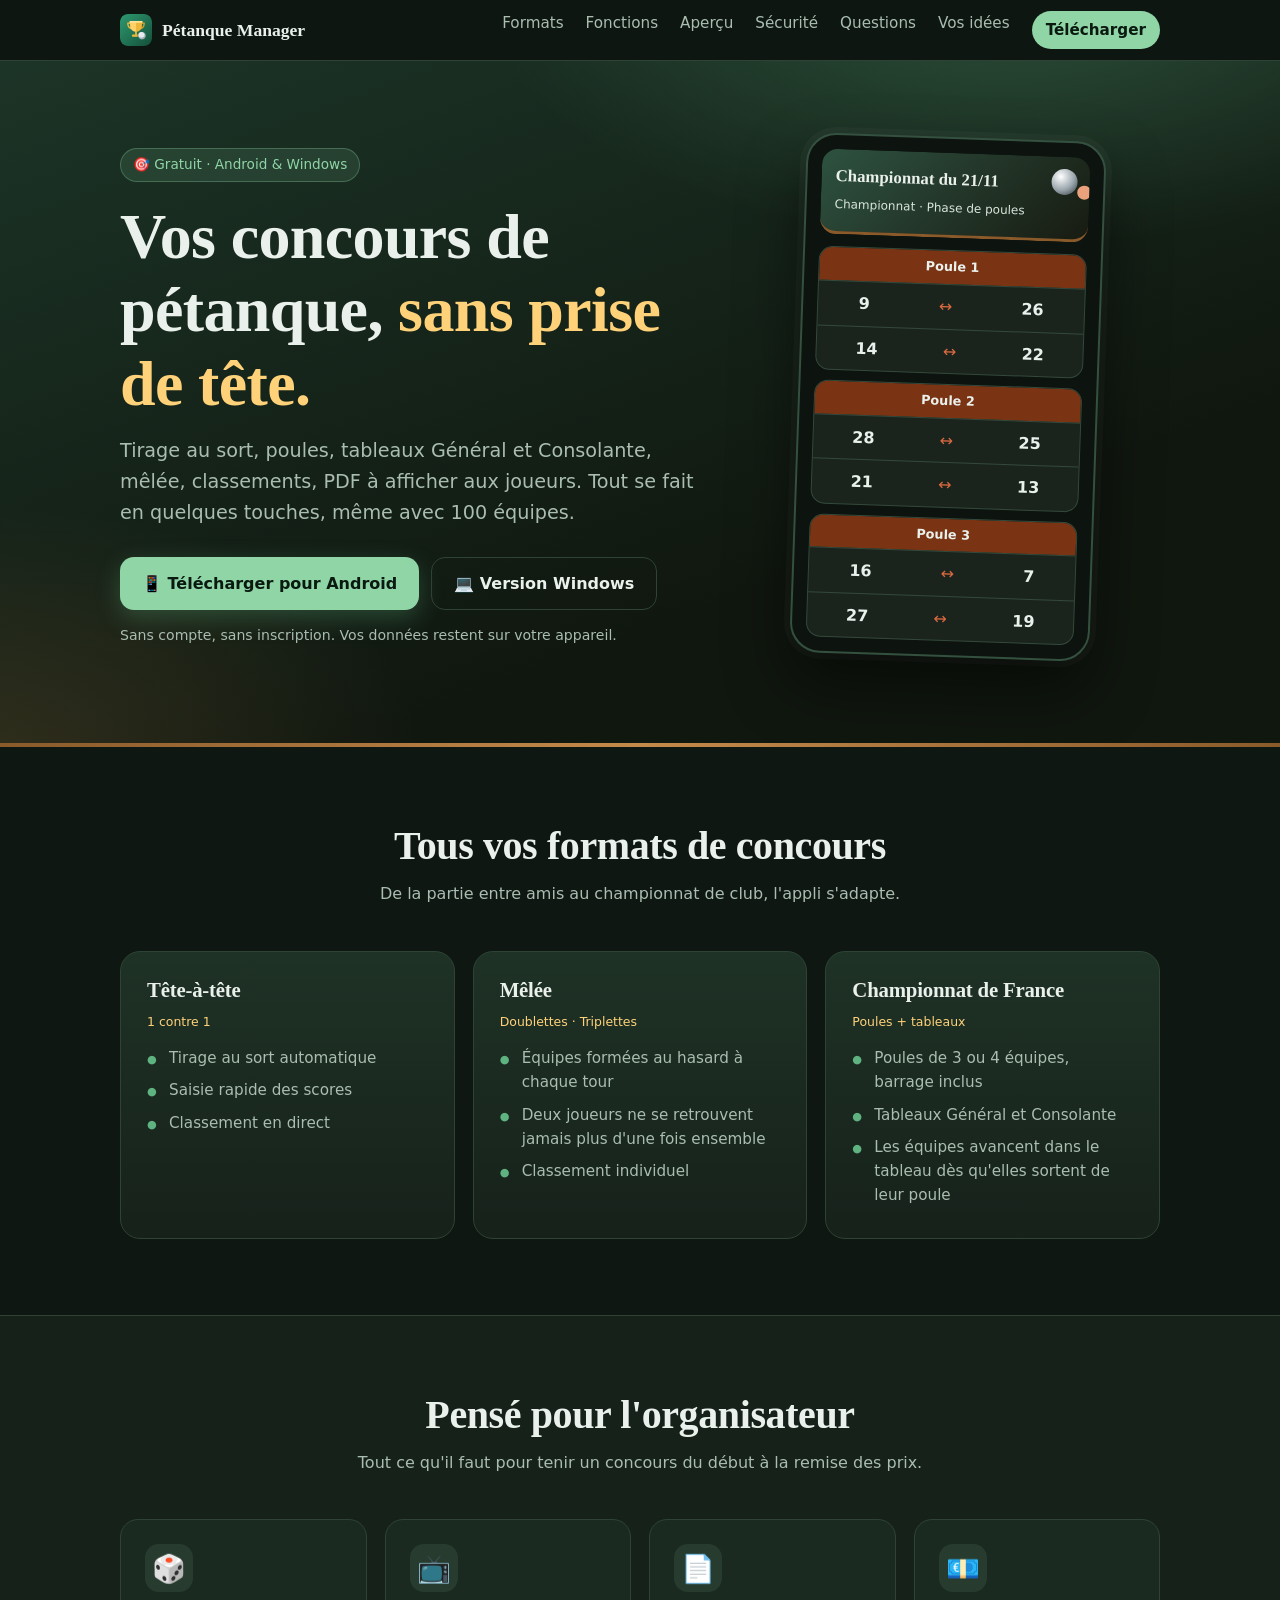
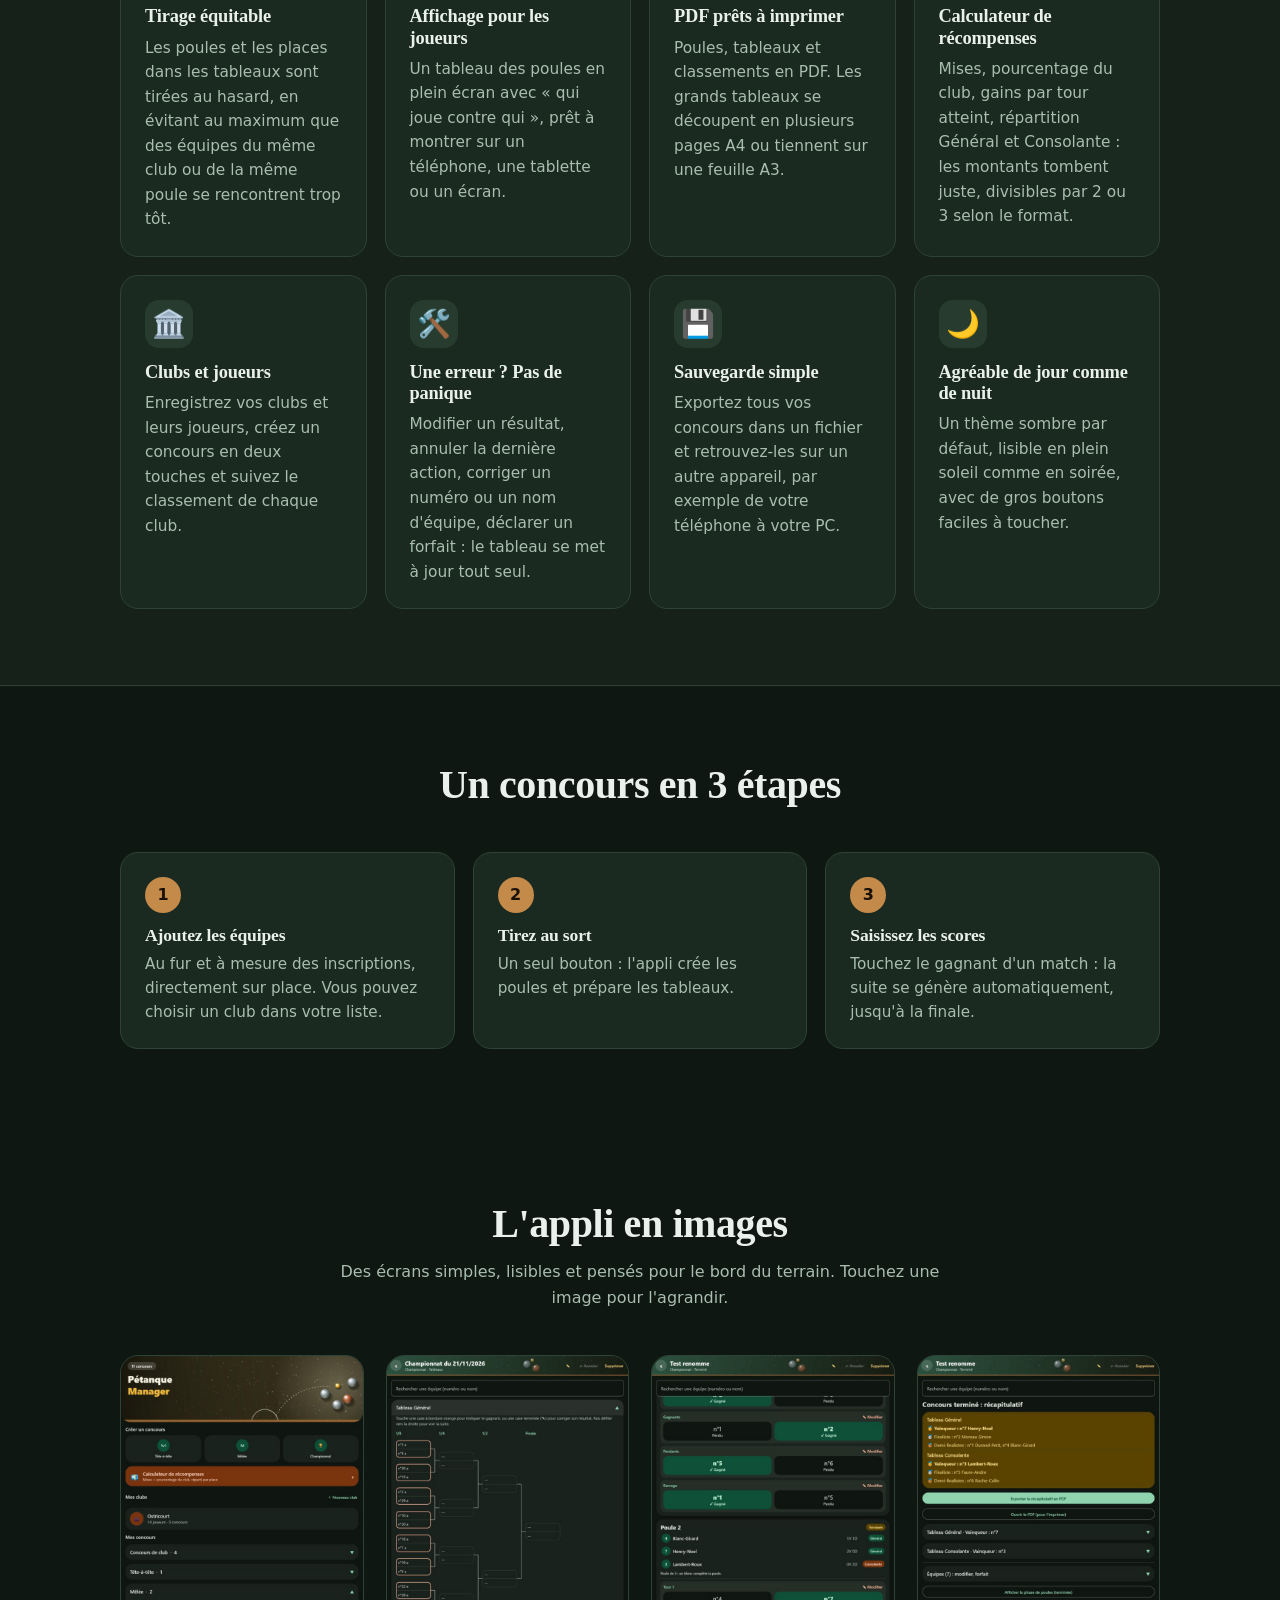
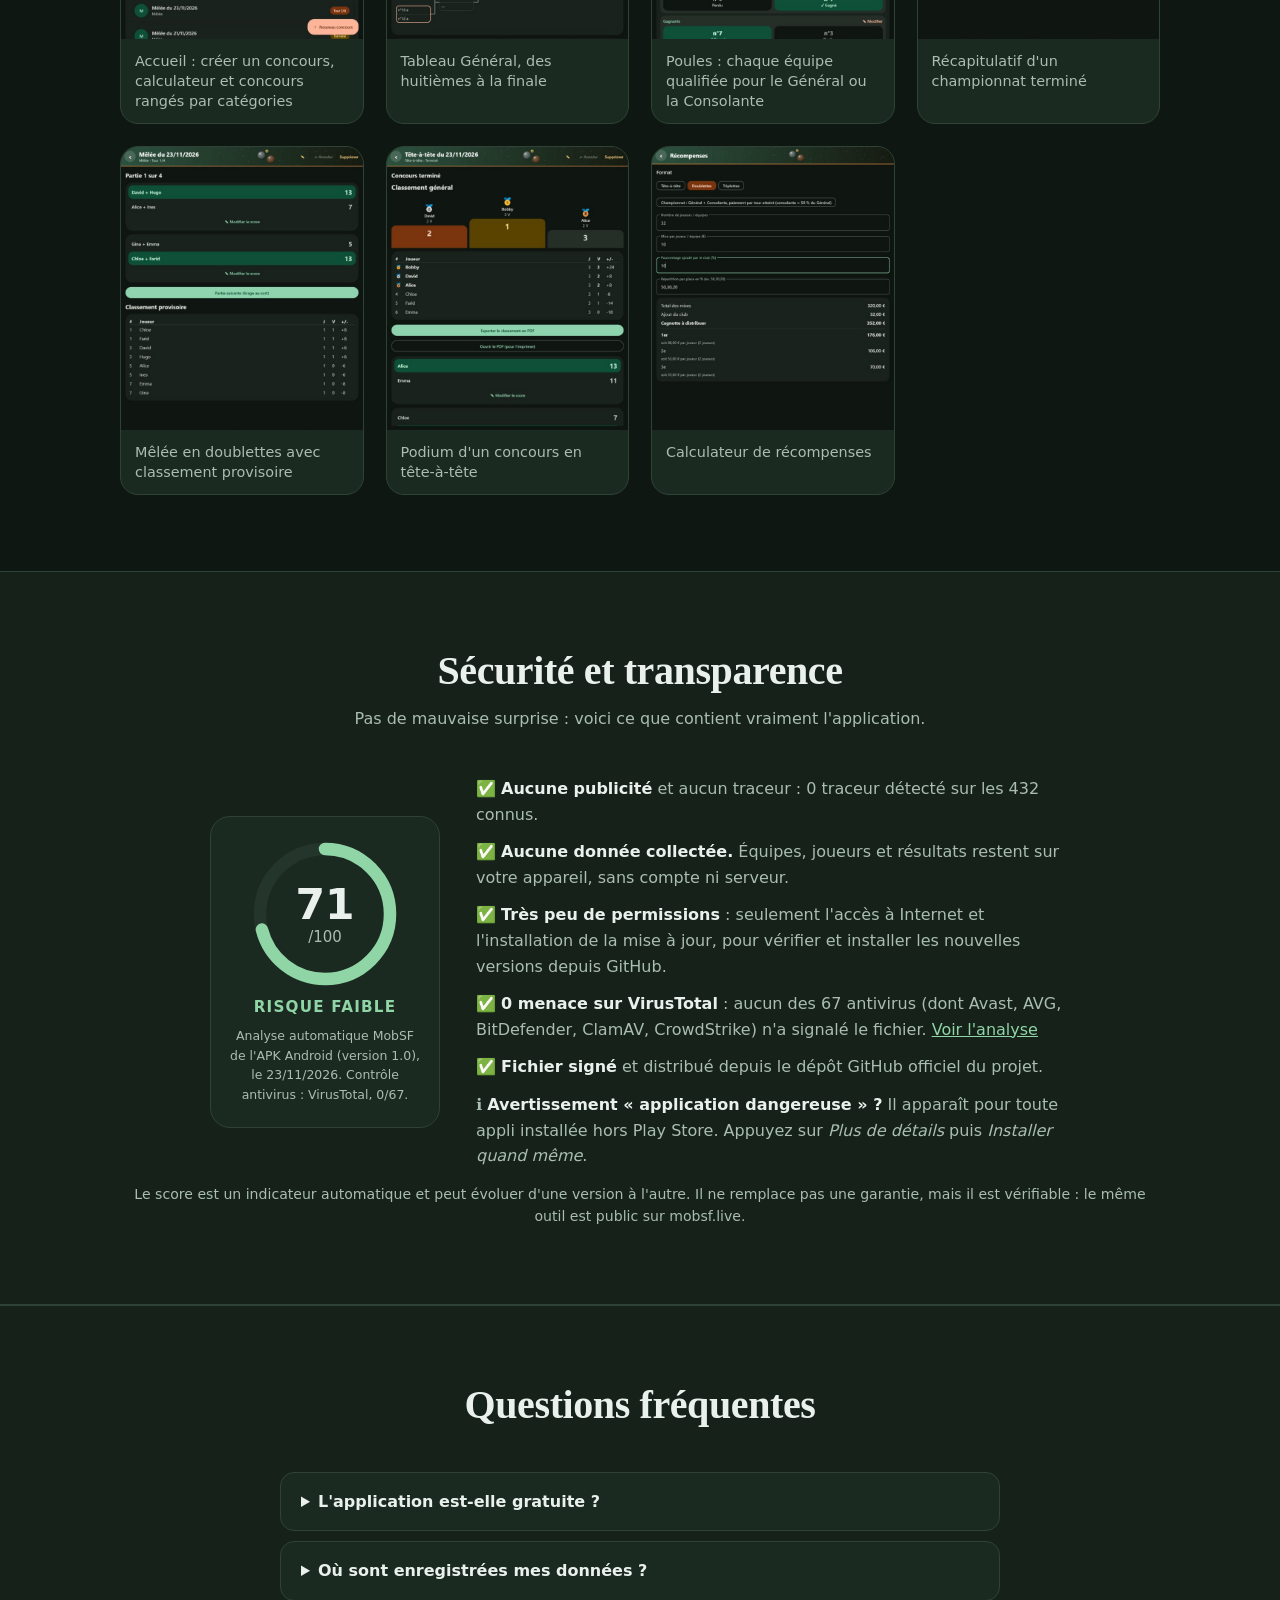
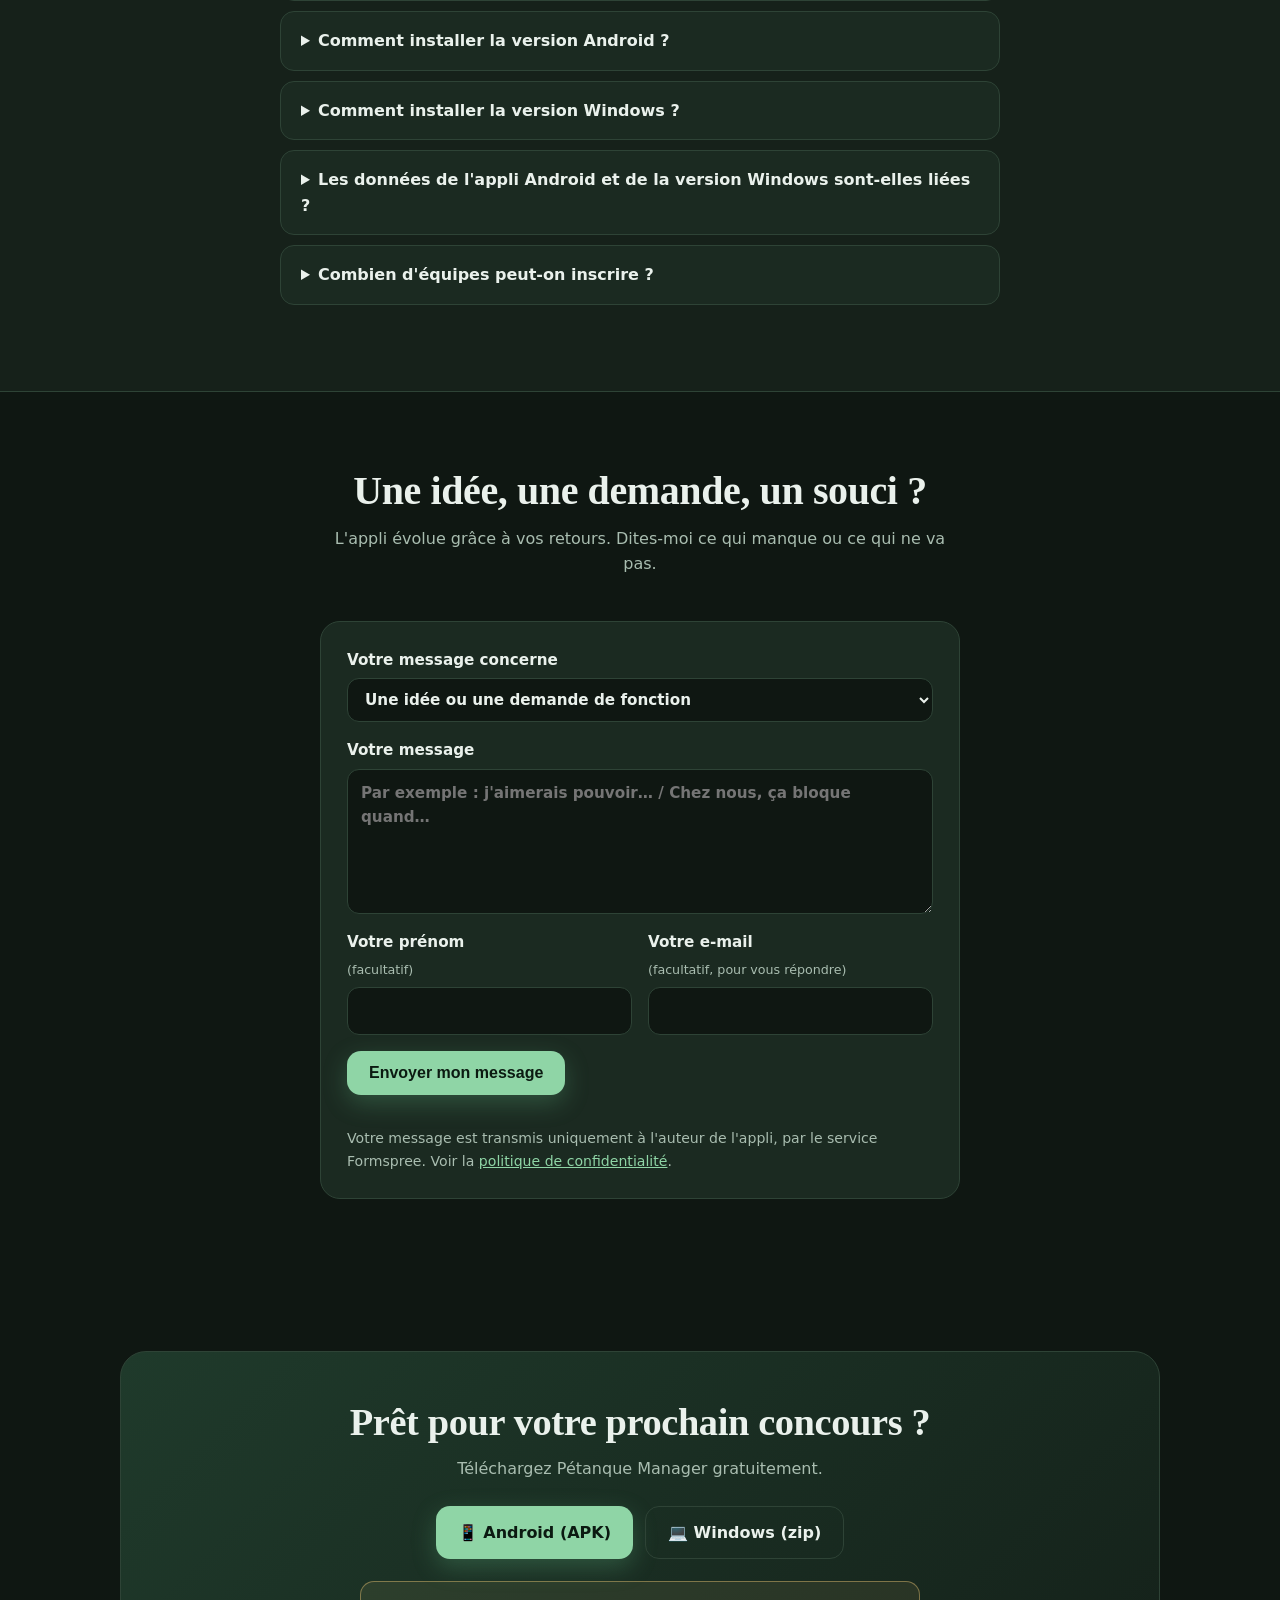
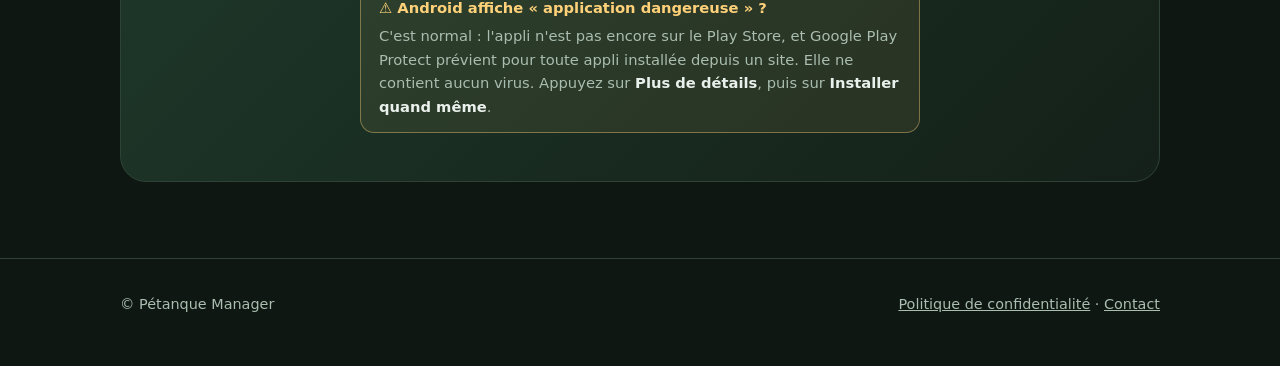
==== index.html @ 49b0c186 "Add files via upload" ====
<!doctype html>
<html lang="fr">
<head>
<meta charset="utf-8">
<meta name="google-site-verification" content="J-xca42-kBlqTT8mHOpHWezRtUbS0aot_ZyBeW7IbyI" />
<meta name="viewport" content="width=device-width,initial-scale=1">
<title>Pétanque Manager – L'appli pour organiser vos concours de pétanque</title>
<meta name="description" content="Pétanque Manager organise vos concours de pétanque : tirage au sort, poules, tableaux Général et Consolante, mêlée, classements et PDF. Gratuit sur Android et Windows.">
<meta property="og:title" content="Pétanque Manager">
<meta property="og:description" content="Tirage au sort, poules, tableaux, mêlée et classements : organisez vos concours de pétanque en quelques touches.">
<meta property="og:type" content="website">
<meta property="og:locale" content="fr_FR">
<meta property="og:url" content="https://rilleycorps.github.io/Petanque-Manager/">
<meta property="og:image" content="https://rilleycorps.github.io/Petanque-Manager/icone.png">
<meta name="twitter:card" content="summary">
<link rel="canonical" href="https://rilleycorps.github.io/Petanque-Manager/">
<link rel="icon" href="favicon.png">
<link rel="stylesheet" href="style.css?v=9">
</head>
<body>

<header class="nav">
  <div class="wrap">
    <a class="marque" href="#"><img src="icone.png" alt="">Pétanque Manager</a>
    <nav>
      <a href="#formats">Formats</a>
      <a href="#fonctions">Fonctions</a>
      <a href="#apercu">Aperçu</a>
      <a href="#securite">Sécurité</a>
      <a href="#faq">Questions</a>
      <a href="#idees">Vos idées</a>
      <a class="cta-nav" href="#telecharger">Télécharger</a>
    </nav>
  </div>
</header>

<div class="hero">
  <div class="wrap">
    <div>
      <span class="pastille">🎯 Gratuit · Android &amp; Windows</span>
      <h1>Vos concours de pétanque, <em>sans prise de tête.</em></h1>
      <p class="accroche">Tirage au sort, poules, tableaux Général et Consolante, mêlée, classements, PDF à afficher aux joueurs. Tout se fait en quelques touches, même avec 100 équipes.</p>
      <div class="boutons">
        <a class="btn btn-1" href="https://github.com/Rilleycorps/petanque-manager/releases/latest/download/PetanqueManager.apk">📱 Télécharger pour Android</a>
        <a class="btn btn-2" href="https://github.com/Rilleycorps/petanque-manager/releases/latest/download/PetanqueManager-windows.zip">💻 Version Windows</a>
      </div>
      <p class="petit">Sans compte, sans inscription. Vos données restent sur votre appareil.</p>
    </div>

    <div class="maquette" aria-hidden="true">
      <div class="tel">
        <div class="haut"><i></i><b>Championnat du 21/11</b><span>Championnat · Phase de poules</span></div>
        <div class="poule"><div class="t">Poule 1</div>
          <div class="m">9 <s>↔</s> 26</div><div class="m">14 <s>↔</s> 22</div></div>
        <div class="poule"><div class="t">Poule 2</div>
          <div class="m">28 <s>↔</s> 25</div><div class="m">21 <s>↔</s> 13</div></div>
        <div class="poule" style="margin-bottom:0"><div class="t">Poule 3</div>
          <div class="m">16 <s>↔</s> 7</div><div class="m">27 <s>↔</s> 19</div></div>
      </div>
    </div>
  </div>
</div>

<section id="formats">
  <div class="wrap">
    <div class="titre">
      <h2>Tous vos formats de concours</h2>
      <p>De la partie entre amis au championnat de club, l'appli s'adapte.</p>
    </div>
    <div class="formats">
      <div class="format">
        <h3>Tête-à-tête</h3><span class="tag">1 contre 1</span>
        <ul><li>Tirage au sort automatique</li><li>Saisie rapide des scores</li><li>Classement en direct</li></ul>
      </div>
      <div class="format">
        <h3>Mêlée</h3><span class="tag">Doublettes · Triplettes</span>
        <ul><li>Équipes formées au hasard à chaque tour</li><li>Deux joueurs ne se retrouvent jamais plus d'une fois ensemble</li><li>Classement individuel</li></ul>
      </div>
      <div class="format">
        <h3>Championnat de France</h3><span class="tag">Poules + tableaux</span>
        <ul><li>Poules de 3 ou 4 équipes, barrage inclus</li><li>Tableaux Général et Consolante</li><li>Les équipes avancent dans le tableau dès qu'elles sortent de leur poule</li></ul>
      </div>
    </div>
  </div>
</section>

<section class="alt" id="fonctions">
  <div class="wrap">
    <div class="titre">
      <h2>Pensé pour l'organisateur</h2>
      <p>Tout ce qu'il faut pour tenir un concours du début à la remise des prix.</p>
    </div>
    <div class="grille">
      <div class="carte"><div class="ic">🎲</div><h3>Tirage équitable</h3><p>Les poules et les places dans les tableaux sont tirées au hasard, en évitant au maximum que des équipes du même club ou de la même poule se rencontrent trop tôt.</p></div>
      <div class="carte"><div class="ic">📺</div><h3>Affichage pour les joueurs</h3><p>Un tableau des poules en plein écran avec « qui joue contre qui », prêt à montrer sur un téléphone, une tablette ou un écran.</p></div>
      <div class="carte"><div class="ic">📄</div><h3>PDF prêts à imprimer</h3><p>Poules, tableaux et classements en PDF. Les grands tableaux se découpent en plusieurs pages A4 ou tiennent sur une feuille A3.</p></div>
      <div class="carte"><div class="ic">💶</div><h3>Calculateur de récompenses</h3><p>Mises, pourcentage du club, gains par tour atteint, répartition Général et Consolante : les montants tombent juste, divisibles par 2 ou 3 selon le format.</p></div>
      <div class="carte"><div class="ic">🏛️</div><h3>Clubs et joueurs</h3><p>Enregistrez vos clubs et leurs joueurs, créez un concours en deux touches et suivez le classement de chaque club.</p></div>
      <div class="carte"><div class="ic">🛠️</div><h3>Une erreur ? Pas de panique</h3><p>Modifier un résultat, annuler la dernière action, corriger un numéro ou un nom d'équipe, déclarer un forfait : le tableau se met à jour tout seul.</p></div>
      <div class="carte"><div class="ic">💾</div><h3>Sauvegarde simple</h3><p>Exportez tous vos concours dans un fichier et retrouvez-les sur un autre appareil, par exemple de votre téléphone à votre PC.</p></div>
      <div class="carte"><div class="ic">🌙</div><h3>Agréable de jour comme de nuit</h3><p>Un thème sombre par défaut, lisible en plein soleil comme en soirée, avec de gros boutons faciles à toucher.</p></div>
    </div>
  </div>
</section>

<section>
  <div class="wrap">
    <div class="titre">
      <h2>Un concours en 3 étapes</h2>
    </div>
    <div class="etapes">
      <div class="etape"><h3>Ajoutez les équipes</h3><p>Au fur et à mesure des inscriptions, directement sur place. Vous pouvez choisir un club dans votre liste.</p></div>
      <div class="etape"><h3>Tirez au sort</h3><p>Un seul bouton : l'appli crée les poules et prépare les tableaux.</p></div>
      <div class="etape"><h3>Saisissez les scores</h3><p>Touchez le gagnant d'un match : la suite se génère automatiquement, jusqu'à la finale.</p></div>
    </div>
  </div>
</section>

<section id="apercu">
  <div class="wrap">
    <div class="titre">
      <h2>L'appli en images</h2>
      <p>Des écrans simples, lisibles et pensés pour le bord du terrain. Touchez une image pour l'agrandir.</p>
    </div>
    <div class="galerie">
      <a class="vue" data-vue href="captures/01-accueil.jpg" ><img src="captures/01-accueil.jpg" alt="Accueil : créer un concours, calculateur et concours rangés par catégories" loading="lazy" width="652" height="764"><span>Accueil : créer un concours, calculateur et concours rangés par catégories</span></a>
      <a class="vue" data-vue href="captures/02-tableau-general.jpg" ><img src="captures/02-tableau-general.jpg" alt="Tableau Général, des huitièmes à la finale" loading="lazy" width="652" height="764"><span>Tableau Général, des huitièmes à la finale</span></a>
      <a class="vue" data-vue href="captures/04-poules-qualifications.jpg" ><img src="captures/04-poules-qualifications.jpg" alt="Poules : chaque équipe qualifiée pour le Général ou la Consolante" loading="lazy" width="652" height="764"><span>Poules : chaque équipe qualifiée pour le Général ou la Consolante</span></a>
      <a class="vue" data-vue href="captures/03-recapitulatif-championnat.jpg" ><img src="captures/03-recapitulatif-championnat.jpg" alt="Récapitulatif d'un championnat terminé" loading="lazy" width="652" height="764"><span>Récapitulatif d'un championnat terminé</span></a>
      <a class="vue" data-vue href="captures/06-melee-doublettes.jpg" ><img src="captures/06-melee-doublettes.jpg" alt="Mêlée en doublettes avec classement provisoire" loading="lazy" width="652" height="764"><span>Mêlée en doublettes avec classement provisoire</span></a>
      <a class="vue" data-vue href="captures/08-podium-tete-a-tete.jpg" ><img src="captures/08-podium-tete-a-tete.jpg" alt="Podium d'un concours en tête-à-tête" loading="lazy" width="652" height="764"><span>Podium d'un concours en tête-à-tête</span></a>
      <a class="vue" data-vue href="captures/07-calculateur-recompenses.jpg" ><img src="captures/07-calculateur-recompenses.jpg" alt="Calculateur de récompenses" loading="lazy" width="652" height="764"><span>Calculateur de récompenses</span></a>
    </div>
  </div>
</section>

<section class="alt" id="securite">
  <div class="wrap">
    <div class="titre">
      <h2>Sécurité et transparence</h2>
      <p>Pas de mauvaise surprise : voici ce que contient vraiment l'application.</p>
    </div>
    <div class="secu">
      <div class="score" role="img" aria-label="Score de sécurité 71 sur 100, risque faible">
        <svg viewBox="0 0 120 120" width="150" height="150" aria-hidden="true">
          <circle cx="60" cy="60" r="52" fill="none" stroke="#24352b" stroke-width="10"/>
          <circle cx="60" cy="60" r="52" fill="none" stroke="#8fd5a6" stroke-width="10" stroke-linecap="round" stroke-dasharray="232 94.7" transform="rotate(-90 60 60)"/>
          <text x="60" y="64" text-anchor="middle" font-size="34" font-weight="700" fill="#eaf1ec">71</text>
          <text x="60" y="82" text-anchor="middle" font-size="12" fill="#a9bdb0">/100</text>
        </svg>
        <strong>Risque faible</strong>
        <small>Analyse automatique MobSF de l'APK Android (version 1.0), le 23/11/2026. Contrôle antivirus : VirusTotal, 0/67.</small>
      </div>
      <ul class="points">
        <li>✅ <b>Aucune publicité</b> et aucun traceur : 0 traceur détecté sur les 432 connus.</li>
        <li>✅ <b>Aucune donnée collectée.</b> Équipes, joueurs et résultats restent sur votre appareil, sans compte ni serveur.</li>
        <li>✅ <b>Très peu de permissions</b> : seulement l'accès à Internet et l'installation de la mise à jour, pour vérifier et installer les nouvelles versions depuis GitHub.</li>
        <li>✅ <b>0 menace sur VirusTotal</b> : aucun des 67 antivirus (dont Avast, AVG, BitDefender, ClamAV, CrowdStrike) n'a signalé le fichier. <a href="https://www.virustotal.com/gui/file/374bfe4c2cd4d50f66f349898cb8258530550701937c916119a3ac0e1b79141d" target="_blank" rel="noopener">Voir l'analyse</a></li>
        <li>✅ <b>Fichier signé</b> et distribué depuis le dépôt GitHub officiel du projet.</li>
        <li>ℹ️ <b>Avertissement « application dangereuse » ?</b> Il apparaît pour toute appli installée hors Play Store. Appuyez sur <i>Plus de détails</i> puis <i>Installer quand même</i>.</li>
      </ul>
    </div>
    <p class="petit" style="text-align:center">Le score est un indicateur automatique et peut évoluer d'une version à l'autre. Il ne remplace pas une garantie, mais il est vérifiable : le même outil est public sur mobsf.live.</p>
  </div>
</section>

<section class="alt" id="faq">
  <div class="wrap" style="max-width:760px">
    <div class="titre"><h2>Questions fréquentes</h2></div>
    <details><summary>L'application est-elle gratuite ?</summary>
      <p>Oui, elle est entièrement gratuite et sans aucune publicité.</p></details>
    <details><summary>Où sont enregistrées mes données ?</summary>
      <p>Uniquement sur votre appareil. Il n'y a ni compte ni serveur. Utilisez la fonction « Exporter » pour en garder une copie. Détails dans la <a href="confidentialite.html">politique de confidentialité</a>.</p></details>
    <details><summary>Comment installer la version Android ?</summary>
      <p>Téléchargez le fichier APK, ouvrez-le, puis autorisez l'installation depuis cette source si Android vous le demande. Si un avertissement « application dangereuse » apparaît, appuyez sur « Plus de détails » puis « Installer quand même » : c'est le message habituel de Google Play Protect pour une appli hors Play Store. Une version sur Google Play est prévue.</p></details>
    <details><summary>Comment installer la version Windows ?</summary>
      <p>Téléchargez le fichier zip, décompressez-le où vous voulez (Bureau, Documents, clé USB), puis double-cliquez sur PetanqueManager.exe. Aucune installation n'est nécessaire. Évitez le dossier « Program Files ».</p></details>
    <details><summary>Les données de l'appli Android et de la version Windows sont-elles liées ?</summary>
      <p>Non, elles sont indépendantes. Pour passer d'un appareil à l'autre, exportez un fichier de sauvegarde puis importez-le.</p></details>
    <details><summary>Combien d'équipes peut-on inscrire ?</summary>
      <p>Il n'y a pas de limite fixe : l'appli gère sans problème des concours de plus de 100 équipes. Il faut au moins 3 équipes pour un championnat.</p></details>
  </div>
</section>

<section id="idees">
  <div class="wrap">
    <div class="titre">
      <h2>Une idée, une demande, un souci ?</h2>
      <p>L'appli évolue grâce à vos retours. Dites-moi ce qui manque ou ce qui ne va pas.</p>
    </div>
    <form id="form-idees" class="form-idees" action="https://formspree.io/f/xvkavzzk" method="POST">
      <label>Votre message concerne
        <select name="type">
          <option>Une idée ou une demande de fonction</option>
          <option>Un commentaire ou un avis</option>
          <option>Un problème ou un bug</option>
          <option>Autre</option>
        </select>
      </label>
      <label>Votre message
        <textarea name="message" rows="5" required maxlength="3000" placeholder="Par exemple : j'aimerais pouvoir… / Chez nous, ça bloque quand…"></textarea>
      </label>
      <div class="deux">
        <label>Votre prénom <small>(facultatif)</small><input type="text" name="nom" maxlength="60" autocomplete="given-name"></label>
        <label>Votre e-mail <small>(facultatif, pour vous répondre)</small><input type="email" name="email" maxlength="120" autocomplete="email"></label>
      </div>
      <input type="text" name="_gotcha" tabindex="-1" autocomplete="off" style="position:absolute;left:-9999px" aria-hidden="true">
      <button class="btn btn-1" type="submit">Envoyer mon message</button>
      <p id="form-etat" class="petit" role="status" aria-live="polite"></p>
      <p class="petit">Votre message est transmis uniquement à l'auteur de l'appli, par le service Formspree. Voir la <a href="confidentialite.html">politique de confidentialité</a>.</p>
    </form>
  </div>
</section>

<section id="telecharger">
  <div class="wrap">
    <div class="dl">
      <h2>Prêt pour votre prochain concours ?</h2>
      <p>Téléchargez Pétanque Manager gratuitement.</p>
      <div class="boutons">
        <a class="btn btn-1" href="https://github.com/Rilleycorps/petanque-manager/releases/latest/download/PetanqueManager.apk">📱 Android (APK)</a>
        <a class="btn btn-2" href="https://github.com/Rilleycorps/petanque-manager/releases/latest/download/PetanqueManager-windows.zip">💻 Windows (zip)</a>
      </div>
      <div class="aide-android">
        <strong>⚠️ Android affiche « application dangereuse » ?</strong>
        <p>C'est normal : l'appli n'est pas encore sur le Play Store, et Google Play Protect prévient pour toute appli installée depuis un site. Elle ne contient aucun virus. Appuyez sur <b>Plus de détails</b>, puis sur <b>Installer quand même</b>.</p>
      </div>
    </div>
  </div>
</section>

<footer>
  <div class="wrap">
    <span>© Pétanque Manager</span>
    <span><a href="confidentialite.html">Politique de confidentialité</a> · <a href="#idees">Contact</a></span>
  </div>
</footer>


<div id="lightbox" class="lb" role="dialog" aria-modal="true" aria-label="Capture agrandie" hidden style="display:none">
  <button class="lb-fermer" type="button" aria-label="Fermer">×</button>
  <button class="lb-prec" type="button" aria-label="Capture précédente">‹</button>
  <figure><img id="lb-img" alt=""><figcaption id="lb-leg"></figcaption></figure>
  <button class="lb-suiv" type="button" aria-label="Capture suivante">›</button>
</div>
<script>
(function(){
  var f=document.getElementById('form-idees'); if(!f) return;
  var etat=document.getElementById('form-etat'), btn=f.querySelector('button');
  f.addEventListener('submit',function(e){
    e.preventDefault();
    
    btn.disabled=true; etat.textContent='Envoi en cours…';
    fetch(f.action,{method:'POST',body:new FormData(f),headers:{'Accept':'application/json'}})
      .then(function(r){ if(r.ok){f.reset();etat.textContent='Merci ! Votre message a bien été envoyé.';} else {etat.textContent="L'envoi a échoué. Réessayez un peu plus tard.";} })
      .catch(function(){etat.textContent="L'envoi a échoué. Vérifiez votre connexion et réessayez.";})
      .then(function(){btn.disabled=false;});
  });
})();
</script>
<script>
(function(){
  var liens=[].slice.call(document.querySelectorAll('[data-vue]'));
  var lb=document.getElementById('lightbox'), img=document.getElementById('lb-img'), leg=document.getElementById('lb-leg');
  var i=0, dernier=null;
  function montrer(n){
    i=(n+liens.length)%liens.length;
    var a=liens[i], im=a.querySelector('img');
    img.src=a.getAttribute('href'); img.alt=im.alt; leg.textContent=im.alt;
  }
  function ouvrir(n){ dernier=document.activeElement; montrer(n); lb.hidden=false; lb.style.display='flex'; document.body.style.overflow='hidden'; lb.querySelector('.lb-fermer').focus(); }
  function fermer(){ lb.hidden=true; lb.style.display='none'; document.body.style.overflow=''; if(dernier&&dernier.focus) dernier.focus(); }
  liens.forEach(function(a,n){ a.addEventListener('click',function(e){ e.preventDefault(); ouvrir(n); }); });
  lb.querySelector('.lb-fermer').addEventListener('click',fermer);
  lb.querySelector('.lb-prec').addEventListener('click',function(e){ e.stopPropagation(); montrer(i-1); });
  lb.querySelector('.lb-suiv').addEventListener('click',function(e){ e.stopPropagation(); montrer(i+1); });
  lb.addEventListener('click',function(e){ if(e.target===lb) fermer(); });
  document.addEventListener('keydown',function(e){
    if(lb.hidden) return;
    if(e.key==='Escape') fermer();
    else if(e.key==='ArrowLeft') montrer(i-1);
    else if(e.key==='ArrowRight') montrer(i+1);
  });
  var x0=null;
  lb.addEventListener('touchstart',function(e){ x0=e.touches[0].clientX; },{passive:true});
  lb.addEventListener('touchend',function(e){ if(x0===null) return; var d=e.changedTouches[0].clientX-x0; x0=null; if(Math.abs(d)>50) montrer(d<0?i+1:i-1); });
})();
</script>
<script data-goatcounter="https://rilleycorps.goatcounter.com/count" async src="//gc.zgo.at/count.js"></script>
</body>
</html>
---- style.css ----
:root{
  --fond:#0f1712; --fond2:#16211a; --carte:#1b2a21; --bord:#2e4336;
  --texte:#eaf1ec; --doux:#a9bdb0; --vert:#8fd5a6; --vert2:#5fb381;
  --bois:#c48a4a; --bois2:#8a5a2b; --or:#ffd27a; --rouge:#d9693f;
}
*{box-sizing:border-box;margin:0;padding:0}
html{scroll-behavior:smooth}
body{font-family:system-ui,-apple-system,"Segoe UI",Roboto,sans-serif;background:var(--fond);color:var(--texte);line-height:1.6;-webkit-font-smoothing:antialiased}
h1,h2,h3{font-family:"Fraunces",Georgia,"Times New Roman",serif;line-height:1.15;letter-spacing:-.01em}
a{color:var(--vert)}
.wrap{max-width:1080px;margin:0 auto;padding:0 20px}

/* barre */
header.nav{position:sticky;top:0;z-index:10;background:rgba(15,23,18,.85);backdrop-filter:blur(10px);border-bottom:1px solid var(--bord)}
.nav .wrap{display:flex;align-items:center;gap:20px;height:60px}
.marque{display:flex;align-items:center;gap:10px;font-weight:700;color:var(--texte);text-decoration:none;font-family:"Fraunces",Georgia,serif;font-size:1.1rem}
.marque img{width:32px;height:32px;border-radius:8px}
.nav nav{margin-left:auto;display:flex;gap:22px}
.nav nav a{color:var(--doux);text-decoration:none;font-size:.95rem}
.nav nav a:hover{color:var(--texte)}
@media(max-width:640px){.nav nav a:not(.cta-nav){display:none}}
.cta-nav{background:var(--vert);color:#0b1a11!important;padding:7px 14px;border-radius:999px;font-weight:600}

/* héros */
.hero{position:relative;overflow:hidden;padding:76px 0 90px;
  background:
   radial-gradient(900px 420px at 80% -10%,rgba(95,179,129,.28),transparent 60%),
   radial-gradient(700px 400px at 0% 100%,rgba(196,138,74,.16),transparent 60%),
   linear-gradient(160deg,#1c3427 0%,#10170f 70%)}
.hero:after{content:"";position:absolute;left:0;right:0;bottom:0;height:4px;background:linear-gradient(90deg,var(--bois2),var(--bois),var(--bois2))}
.hero .wrap{display:grid;grid-template-columns:1.15fr .85fr;gap:40px;align-items:center}
@media(max-width:860px){.hero .wrap{grid-template-columns:1fr}.hero{padding:48px 0 64px}}
.pastille{display:inline-block;background:rgba(143,213,166,.12);border:1px solid rgba(143,213,166,.3);color:var(--vert);padding:5px 12px;border-radius:999px;font-size:.85rem;margin-bottom:18px}
.hero h1{font-size:clamp(2.4rem,6vw,4rem);margin-bottom:16px}
.hero h1 em{font-style:normal;color:var(--or)}
.hero p.accroche{font-size:1.2rem;color:var(--doux);max-width:34em;margin-bottom:28px}
.boutons{display:flex;flex-wrap:wrap;gap:12px}
.btn{display:inline-flex;align-items:center;gap:10px;padding:13px 22px;border-radius:14px;font-weight:600;text-decoration:none;font-size:1rem;transition:transform .15s,box-shadow .15s}
.btn:hover{transform:translateY(-2px)}
.btn-1{background:var(--vert);color:#0b1a11;box-shadow:0 8px 24px rgba(95,179,129,.3)}
.btn-2{background:transparent;color:var(--texte);border:1.5px solid var(--bord)}
.btn-2:hover{border-color:var(--vert)}
.petit{margin-top:14px;font-size:.88rem;color:var(--doux)}

/* maquette de poule */
.maquette{display:flex;justify-content:center}
.tel{width:min(300px,100%);background:#0d130f;border:2px solid #34503f;border-radius:30px;padding:14px;box-shadow:0 30px 60px rgba(0,0,0,.5),0 0 0 6px rgba(255,255,255,.03);transform:rotate(2deg)}
.tel .haut{background:linear-gradient(135deg,#2e5240,#181b12);border-radius:16px;padding:14px 14px 16px;margin-bottom:12px;border-bottom:3px solid var(--bois2);position:relative;overflow:hidden}
.tel .haut b{display:block;font-family:"Fraunces",Georgia,serif;font-size:1.05rem}
.tel .haut span{font-size:.75rem;color:#d9e6dc}
.tel .haut i{position:absolute;right:12px;top:12px;width:26px;height:26px;border-radius:50%;background:radial-gradient(circle at 35% 30%,#fff,#98a4ab 55%,#2a3338);box-shadow:20px 10px 0 -6px #eba27c}
.poule{background:#1a241d;border:1px solid #33493b;border-radius:14px;overflow:hidden;margin-bottom:10px}
.poule .t{background:#7a3414;text-align:center;font-size:.8rem;font-weight:700;padding:6px}
.poule .m{display:flex;justify-content:space-around;align-items:center;padding:9px 6px;font-weight:700;border-top:1px solid #33493b}
.poule .m s{color:var(--rouge);text-decoration:none;font-weight:400}
.poule .m small{font-size:.7rem;color:var(--doux);font-weight:400}

/* sections */
section{padding:76px 0}
section.alt{background:var(--fond2);border-top:1px solid var(--bord);border-bottom:1px solid var(--bord)}
.titre{text-align:center;max-width:640px;margin:0 auto 44px}
.titre h2{font-size:clamp(1.8rem,4vw,2.5rem);margin-bottom:12px}
.titre p{color:var(--doux)}
.grille{display:grid;grid-template-columns:repeat(auto-fit,minmax(240px,1fr));gap:18px}
.carte{background:var(--carte);border:1px solid var(--bord);border-radius:18px;padding:24px}
.carte .ic{font-size:1.7rem;width:48px;height:48px;display:grid;place-items:center;background:rgba(143,213,166,.1);border-radius:14px;margin-bottom:14px}
.carte h3{font-size:1.15rem;margin-bottom:8px}
.carte p{color:var(--doux);font-size:.96rem}

.formats{display:grid;grid-template-columns:repeat(auto-fit,minmax(260px,1fr));gap:18px}
.format{border-radius:20px;padding:26px;border:1px solid var(--bord);background:linear-gradient(180deg,#1f3226,#16211a)}
.format h3{font-size:1.3rem;margin-bottom:6px}
.format .tag{display:inline-block;font-size:.78rem;color:var(--or);margin-bottom:10px}
.format ul{list-style:none;color:var(--doux);font-size:.95rem}
.format li{padding:4px 0 4px 22px;position:relative}
.format li:before{content:"●";position:absolute;left:0;color:var(--vert2);font-size:.7rem;top:9px}

.etapes{counter-reset:e;display:grid;grid-template-columns:repeat(auto-fit,minmax(220px,1fr));gap:18px}
.etape{counter-increment:e;background:var(--carte);border:1px solid var(--bord);border-radius:18px;padding:24px 24px 24px 24px;position:relative}
.etape:before{content:counter(e);display:grid;place-items:center;width:36px;height:36px;border-radius:50%;background:var(--bois);color:#1a1006;font-weight:800;margin-bottom:12px}
.etape h3{font-size:1.1rem;margin-bottom:6px}
.etape p{color:var(--doux);font-size:.95rem}

details{background:var(--carte);border:1px solid var(--bord);border-radius:14px;padding:16px 20px;margin-bottom:10px}
summary{cursor:pointer;font-weight:600}
details p{color:var(--doux);margin-top:10px}

.dl{background:linear-gradient(135deg,#1f3a2b,#142019);border:1px solid var(--bord);border-radius:26px;padding:48px 28px;text-align:center}
.dl h2{font-size:clamp(1.8rem,4vw,2.4rem);margin-bottom:12px}
.dl p{color:var(--doux);margin-bottom:24px}
.dl .boutons{justify-content:center}

footer{padding:34px 0 50px;color:var(--doux);font-size:.9rem;border-top:1px solid var(--bord)}
footer .wrap{display:flex;flex-wrap:wrap;gap:14px 28px;justify-content:space-between;align-items:center}
footer a{color:var(--doux)}

/* page texte */
.texte{max-width:760px;margin:0 auto;padding:56px 20px 80px}
.texte h1{font-size:2.2rem;margin-bottom:6px}
.texte .maj{color:var(--doux);margin-bottom:30px}
.texte h2{font-size:1.3rem;margin:30px 0 8px;color:var(--or)}
.texte p,.texte li{color:#cfe0d4}
.texte ul{padding-left:22px;margin-top:8px}

/* galerie de captures */
.galerie{display:grid;grid-template-columns:repeat(auto-fit,minmax(220px,1fr));gap:22px}
.vue{display:block;text-decoration:none;color:var(--doux);background:var(--carte);border:1px solid var(--bord);border-radius:18px;overflow:hidden;transition:transform .15s,border-color .15s}
.vue:hover{transform:translateY(-3px);border-color:var(--vert)}
.vue img{display:block;width:100%;height:auto;aspect-ratio:652/764;object-fit:cover;object-position:top}
.vue span{display:block;padding:12px 14px;font-size:.9rem;line-height:1.4}
@media(max-width:640px){
  .galerie{display:flex;overflow-x:auto;scroll-snap-type:x mandatory;gap:14px;margin:0 -20px;padding:0 20px 8px}
  .vue{flex:0 0 78%;scroll-snap-align:center}
}

/* agrandissement des captures sur la même page */
.lb[hidden]{display:none}
.lb{position:fixed;inset:0;z-index:50;background:rgba(6,10,8,.92);display:flex;align-items:center;justify-content:center;padding:20px}
.lb figure{max-width:min(92vw,560px);max-height:92vh;display:flex;flex-direction:column;align-items:center;gap:10px;margin:0}
.lb img{max-width:100%;max-height:80vh;width:auto;height:auto;border-radius:14px;border:1px solid var(--bord);box-shadow:0 20px 60px rgba(0,0,0,.6)}
.lb figcaption{color:var(--doux);font-size:.95rem;text-align:center}
.lb button{position:absolute;background:rgba(27,42,33,.9);color:var(--texte);border:1px solid var(--bord);border-radius:50%;width:46px;height:46px;font-size:1.8rem;line-height:1;cursor:pointer;display:flex;align-items:center;justify-content:center}
.lb button:hover{border-color:var(--vert);color:var(--vert)}
.lb-fermer{top:16px;right:16px}
.lb-prec{left:16px;top:50%;transform:translateY(-50%)}
.lb-suiv{right:16px;top:50%;transform:translateY(-50%)}
@media(max-width:640px){.lb{padding:12px}.lb-prec,.lb-suiv{top:auto;bottom:16px;transform:none}.lb-prec{left:calc(50% - 56px)}.lb-suiv{right:calc(50% - 56px)}.lb figure{max-height:78vh}.lb img{max-height:68vh}}

.aide-android{max-width:560px;margin:22px auto 0;padding:14px 18px;border:1px solid rgba(255,210,122,.4);background:rgba(255,210,122,.08);border-radius:14px;text-align:left;font-size:.92rem;color:var(--doux)}
.aide-android strong{color:var(--or);display:block;margin-bottom:4px}
.aide-android p{margin:0}
.aide-android b{color:var(--texte)}

.secu{display:grid;grid-template-columns:230px 1fr;gap:36px;align-items:center;max-width:860px;margin:0 auto}
.score{display:flex;flex-direction:column;align-items:center;text-align:center;gap:6px;background:var(--carte);border:1px solid var(--bord);border-radius:20px;padding:22px 16px}
.score strong{color:var(--vert);letter-spacing:.08em;text-transform:uppercase;font-size:.95rem}
.score small{color:var(--doux);font-size:.78rem}
.points{list-style:none;margin:0;padding:0;display:grid;gap:12px}
.points li{color:var(--doux)}
.points b{color:var(--texte)}
@media(max-width:700px){.secu{grid-template-columns:1fr}}

.form-idees{max-width:640px;margin:0 auto;display:grid;gap:16px;background:var(--carte);border:1px solid var(--bord);border-radius:20px;padding:26px;position:relative}
.form-idees label{display:grid;gap:6px;color:var(--texte);font-weight:600;font-size:.95rem}
.form-idees small{color:var(--doux);font-weight:400}
.form-idees input,.form-idees select,.form-idees textarea{font:inherit;color:var(--texte);background:var(--fond);border:1.5px solid var(--bord);border-radius:12px;padding:11px 13px;width:100%}
.form-idees input:focus,.form-idees select:focus,.form-idees textarea:focus{outline:none;border-color:var(--vert)}
.form-idees .deux{display:grid;grid-template-columns:1fr 1fr;gap:16px}
.form-idees button{justify-self:start;border:0;cursor:pointer}
.form-idees button:disabled{opacity:.6;cursor:wait}
.form-idees .petit{margin:0}
@media(max-width:600px){.form-idees .deux{grid-template-columns:1fr}.form-idees{padding:18px}}
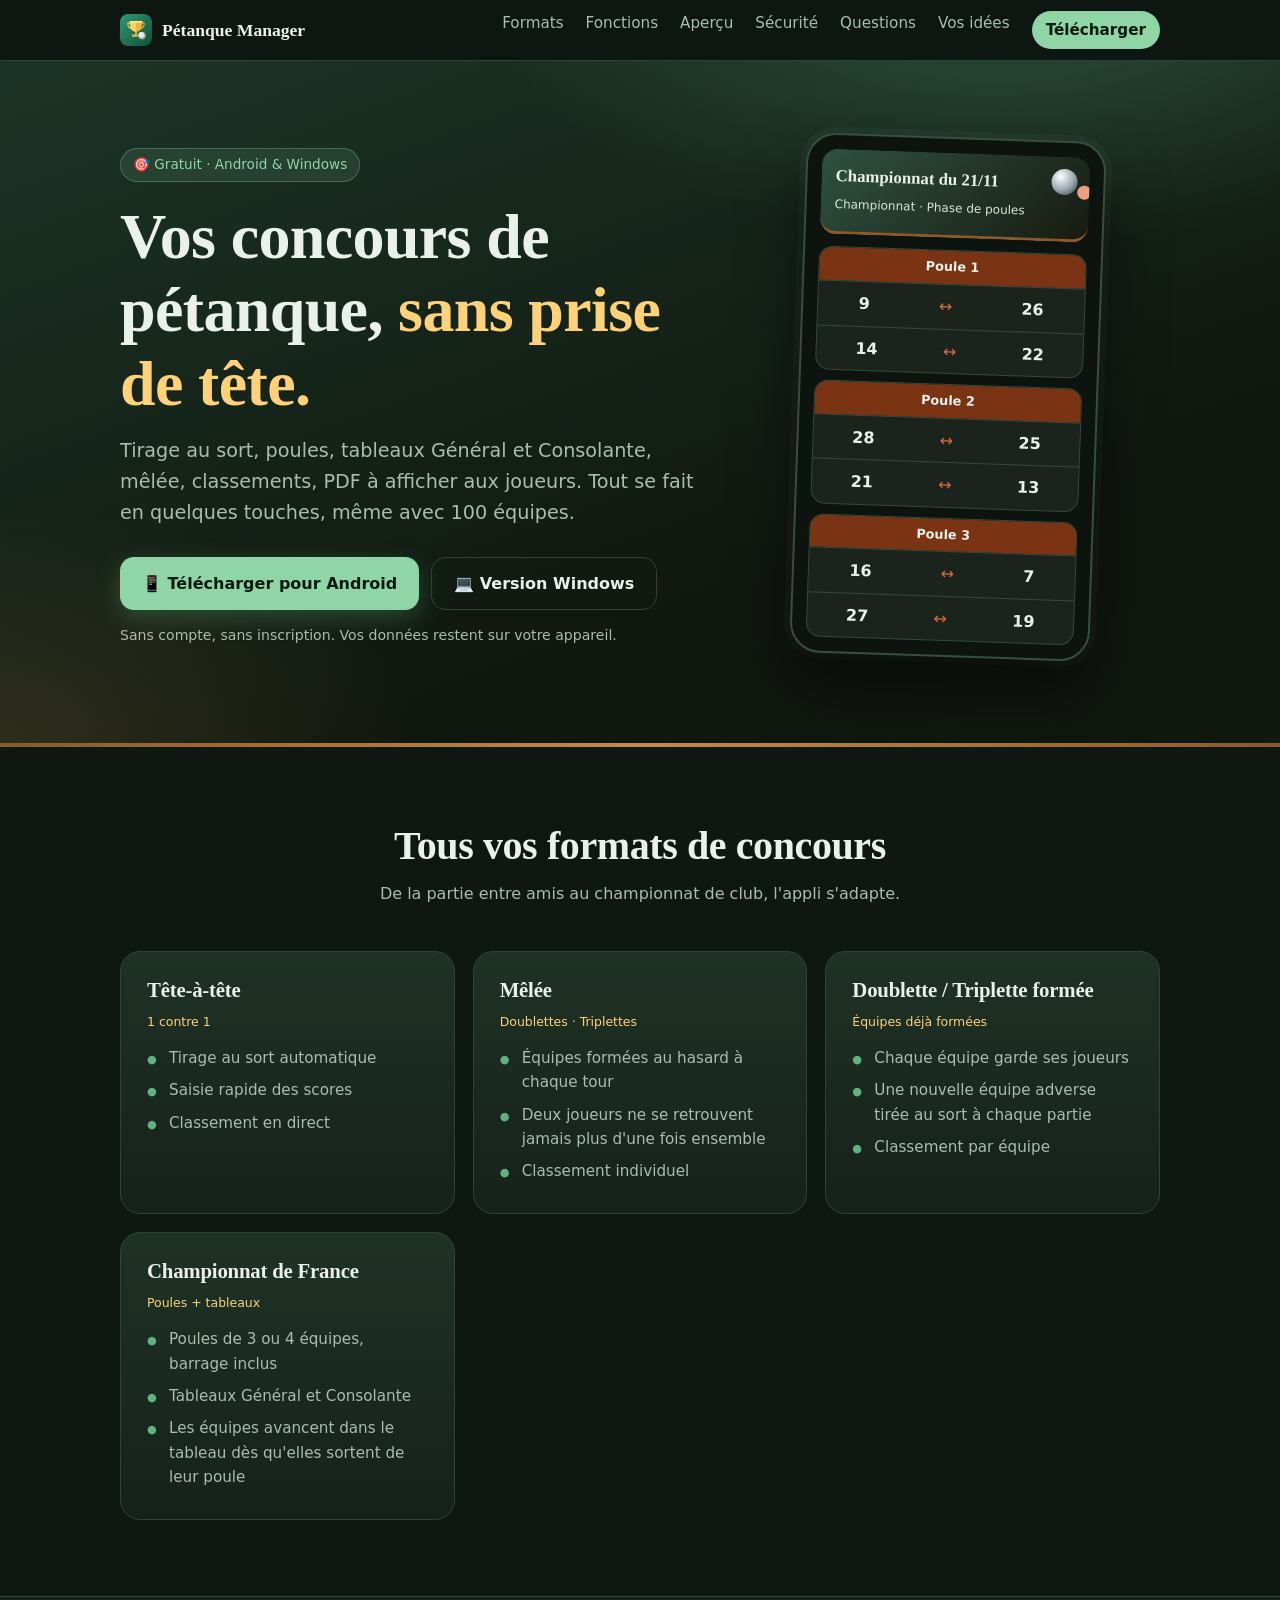
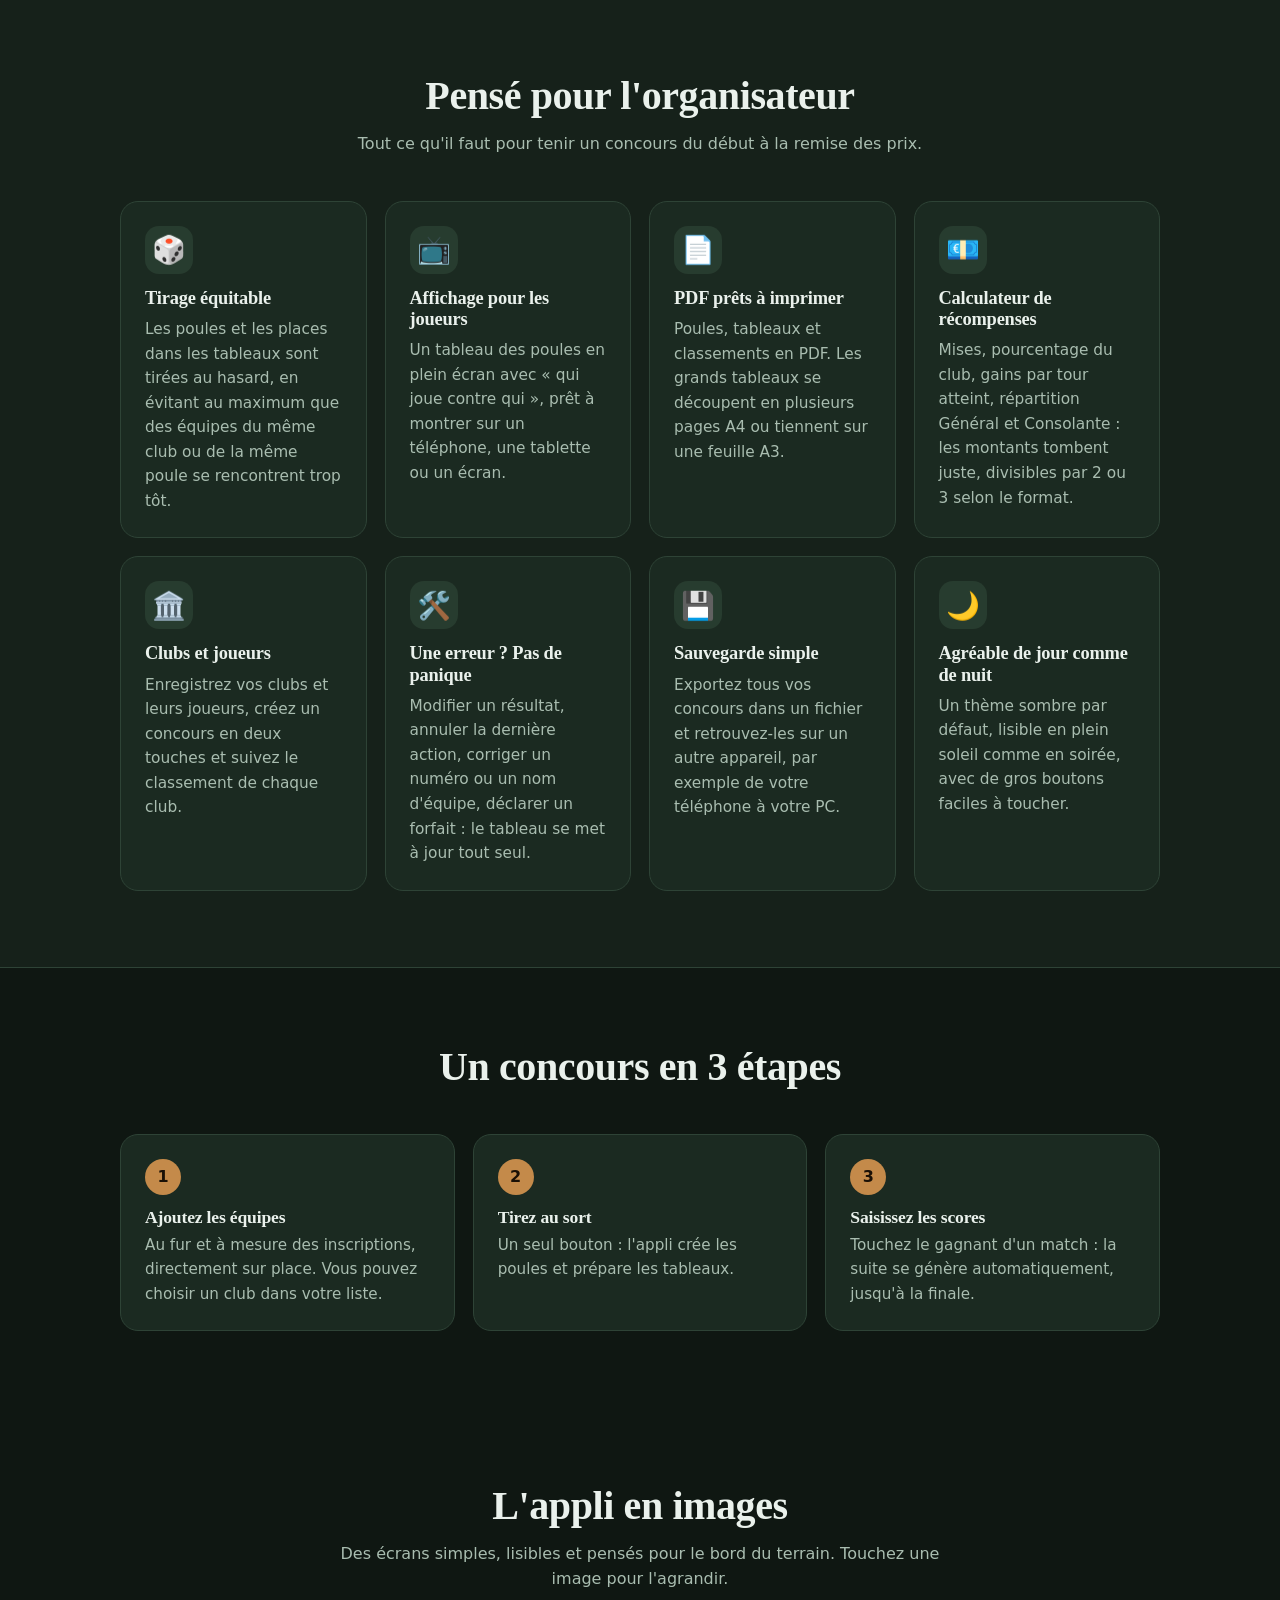
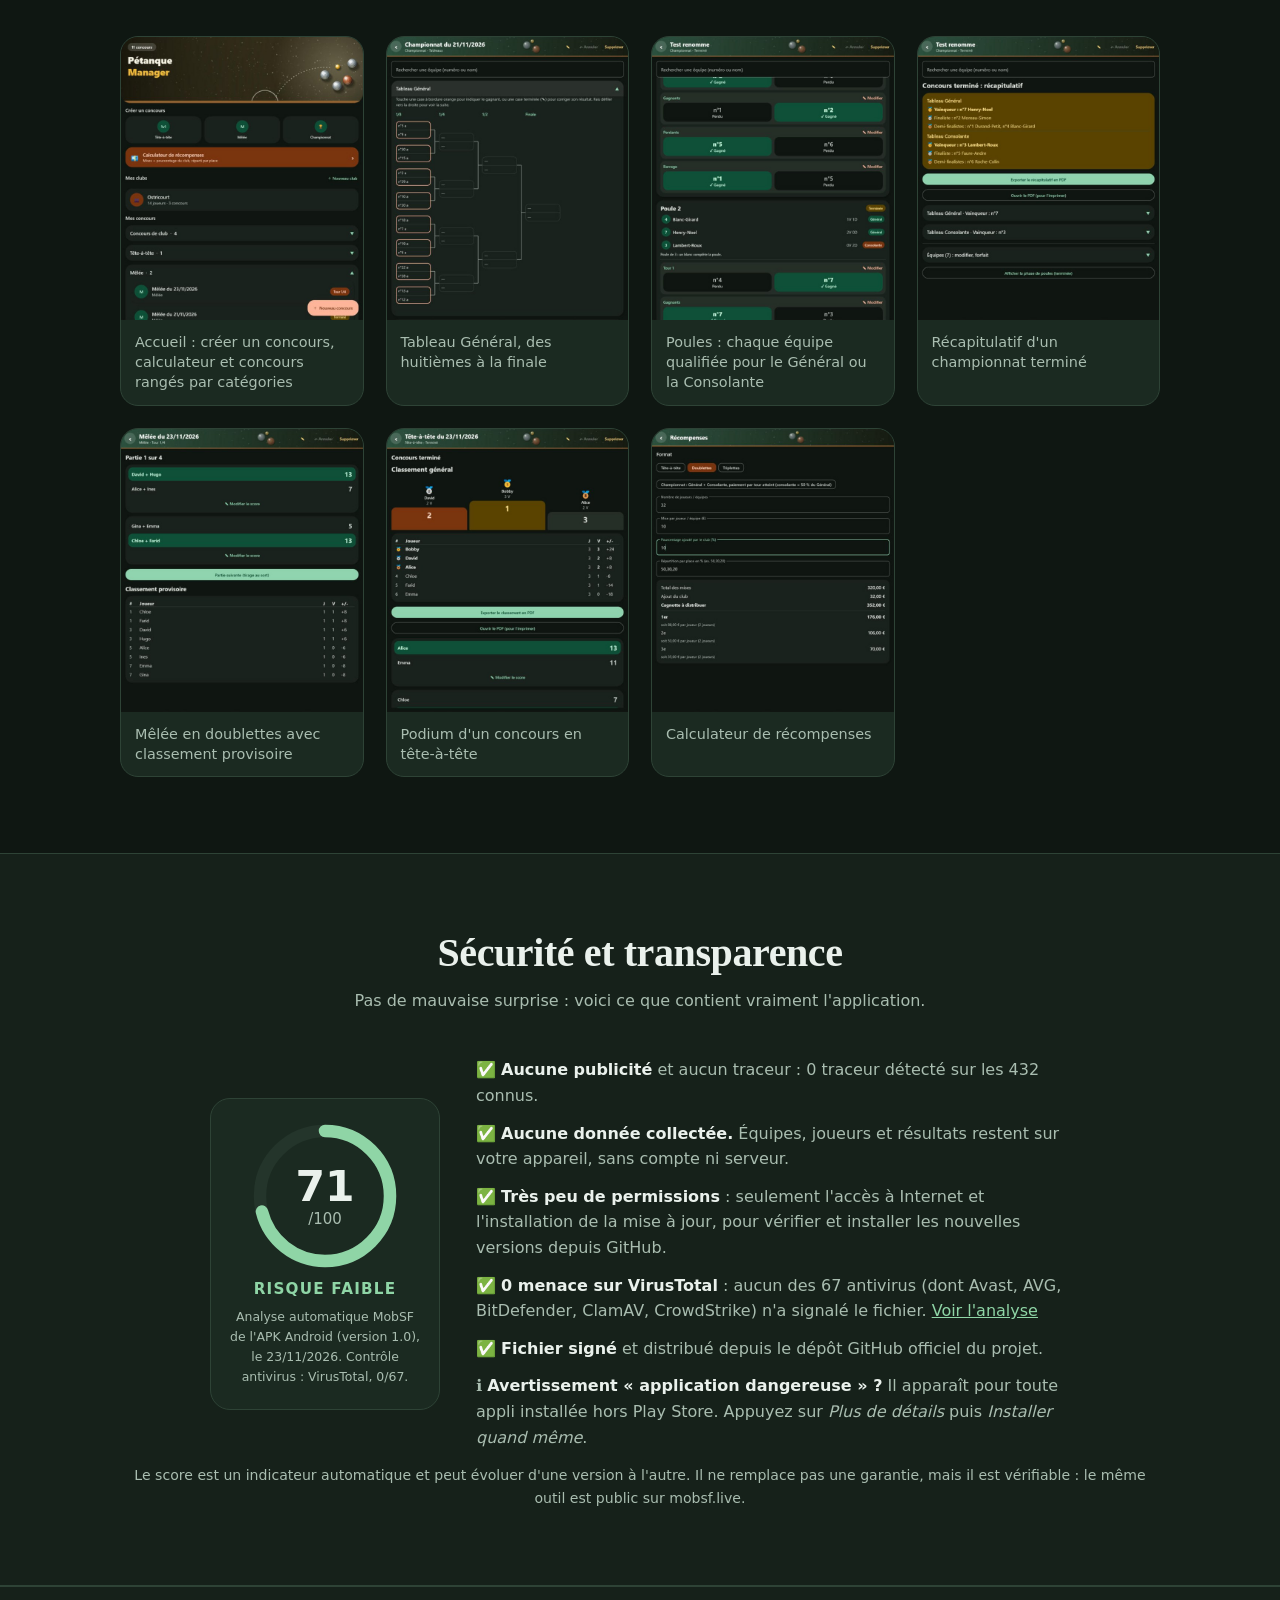
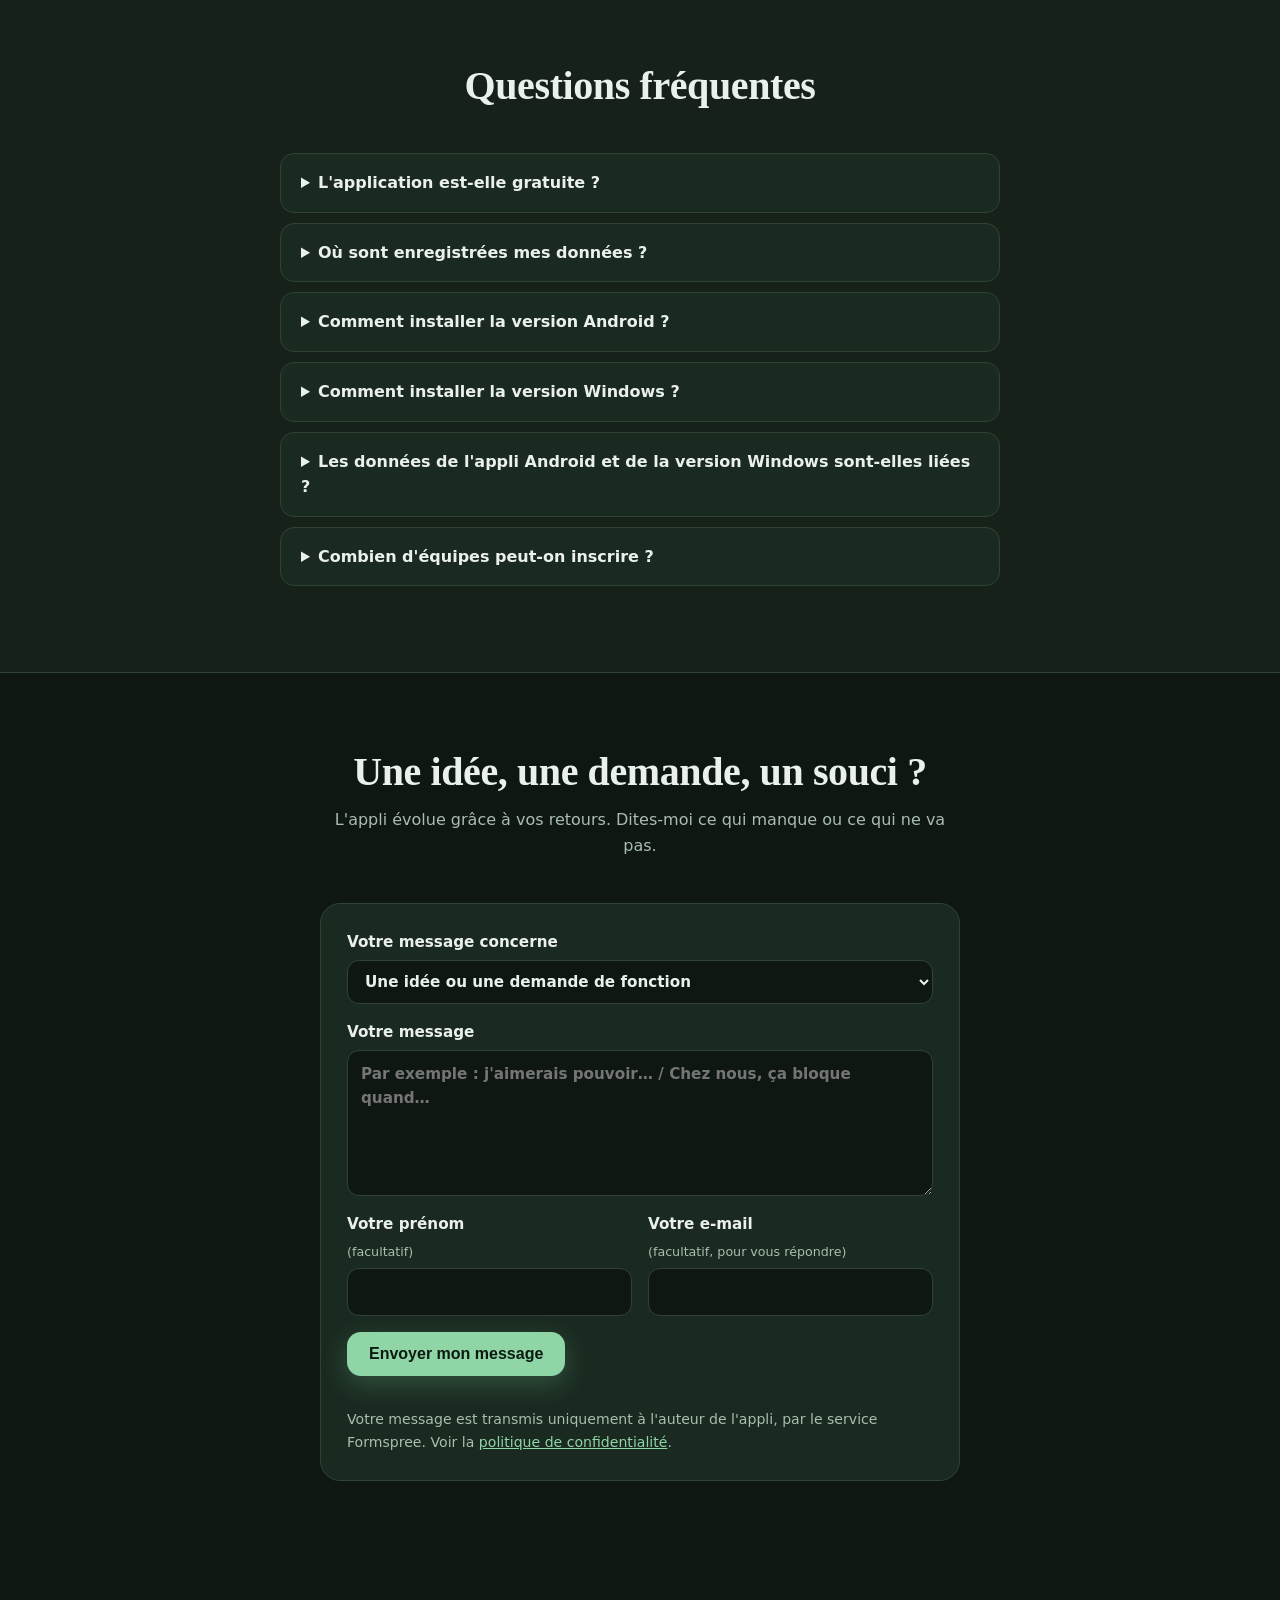
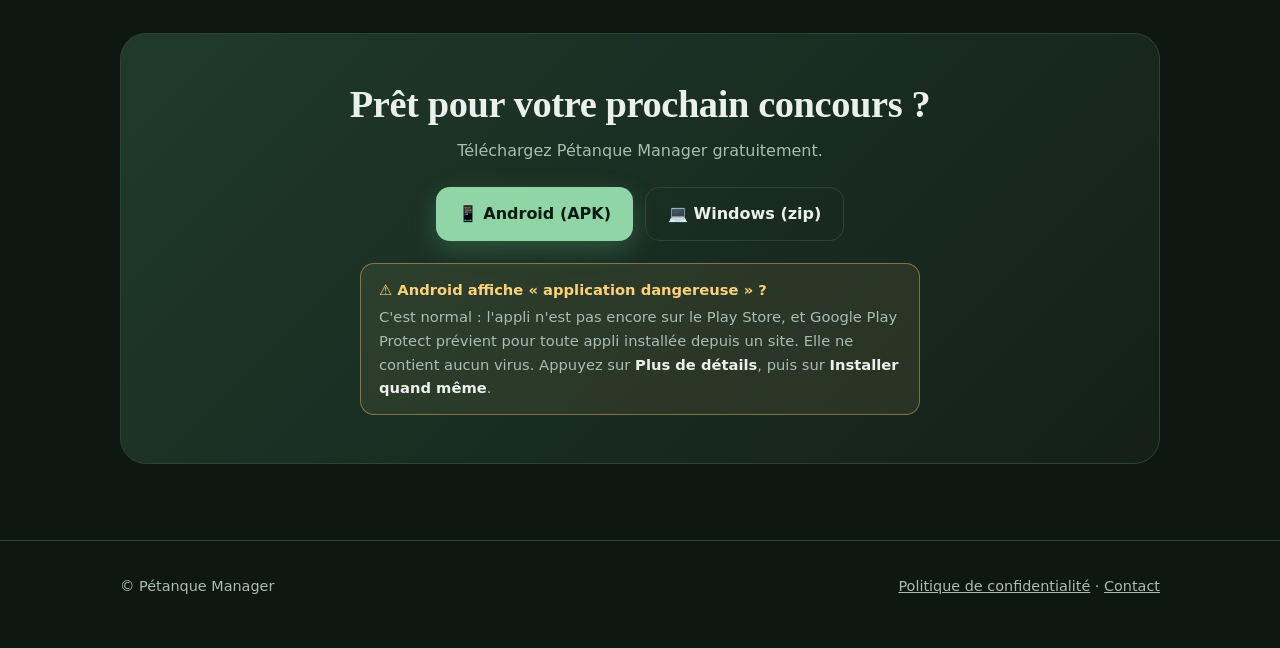
==== commit 8bd4c6f7: "Add files via upload" ====
--- a/index.html
+++ b/index.html
@@ -15,7 +15,7 @@
 <meta name="twitter:card" content="summary">
 <link rel="canonical" href="https://rilleycorps.github.io/Petanque-Manager/">
 <link rel="icon" href="favicon.png">
-<link rel="stylesheet" href="style.css?v=9">
+<link rel="stylesheet" href="style.css?v=10">
 </head>
 <body>
 
@@ -75,6 +75,10 @@
       <div class="format">
         <h3>Mêlée</h3><span class="tag">Doublettes · Triplettes</span>
         <ul><li>Équipes formées au hasard à chaque tour</li><li>Deux joueurs ne se retrouvent jamais plus d'une fois ensemble</li><li>Classement individuel</li></ul>
+      </div>
+      <div class="format">
+        <h3>Doublette / Triplette formée</h3><span class="tag">Équipes déjà formées</span>
+        <ul><li>Chaque équipe garde ses joueurs</li><li>Une nouvelle équipe adverse tirée au sort à chaque partie</li><li>Classement par équipe</li></ul>
       </div>
       <div class="format">
         <h3>Championnat de France</h3><span class="tag">Poules + tableaux</span>
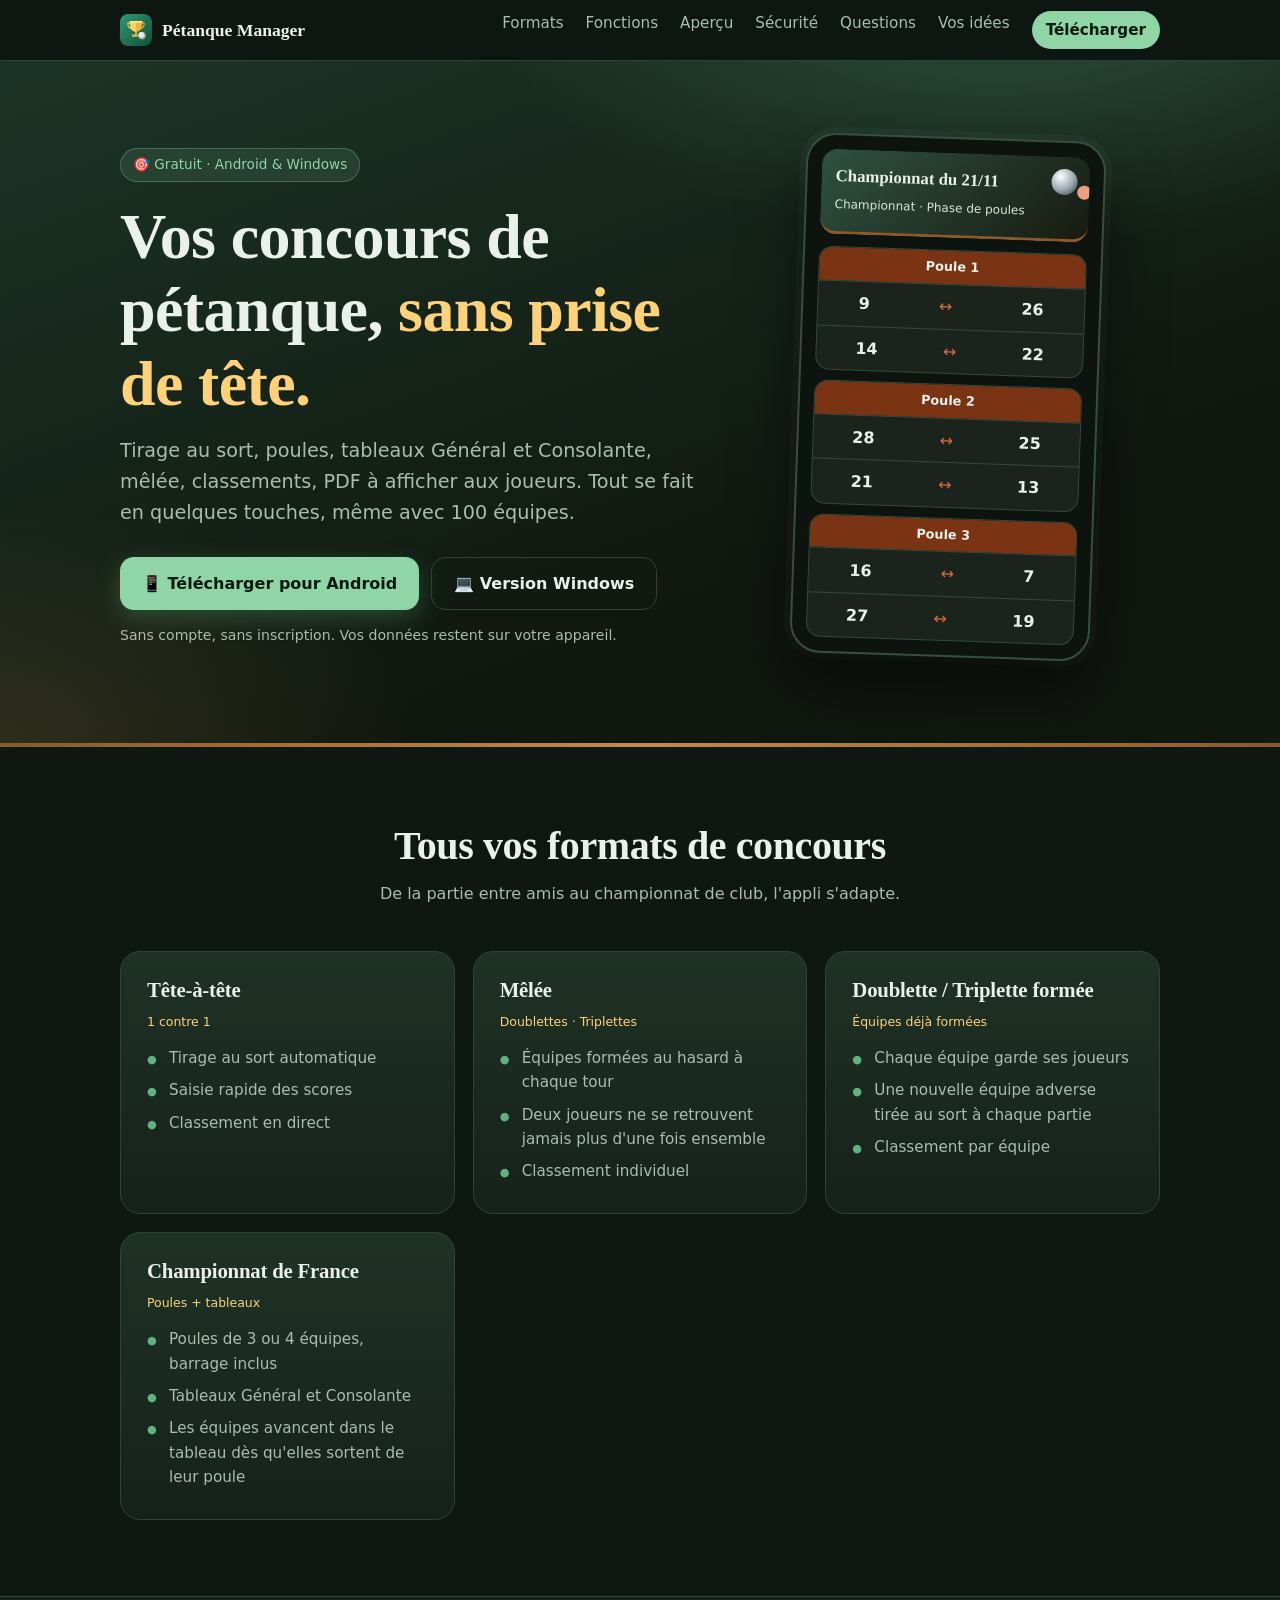
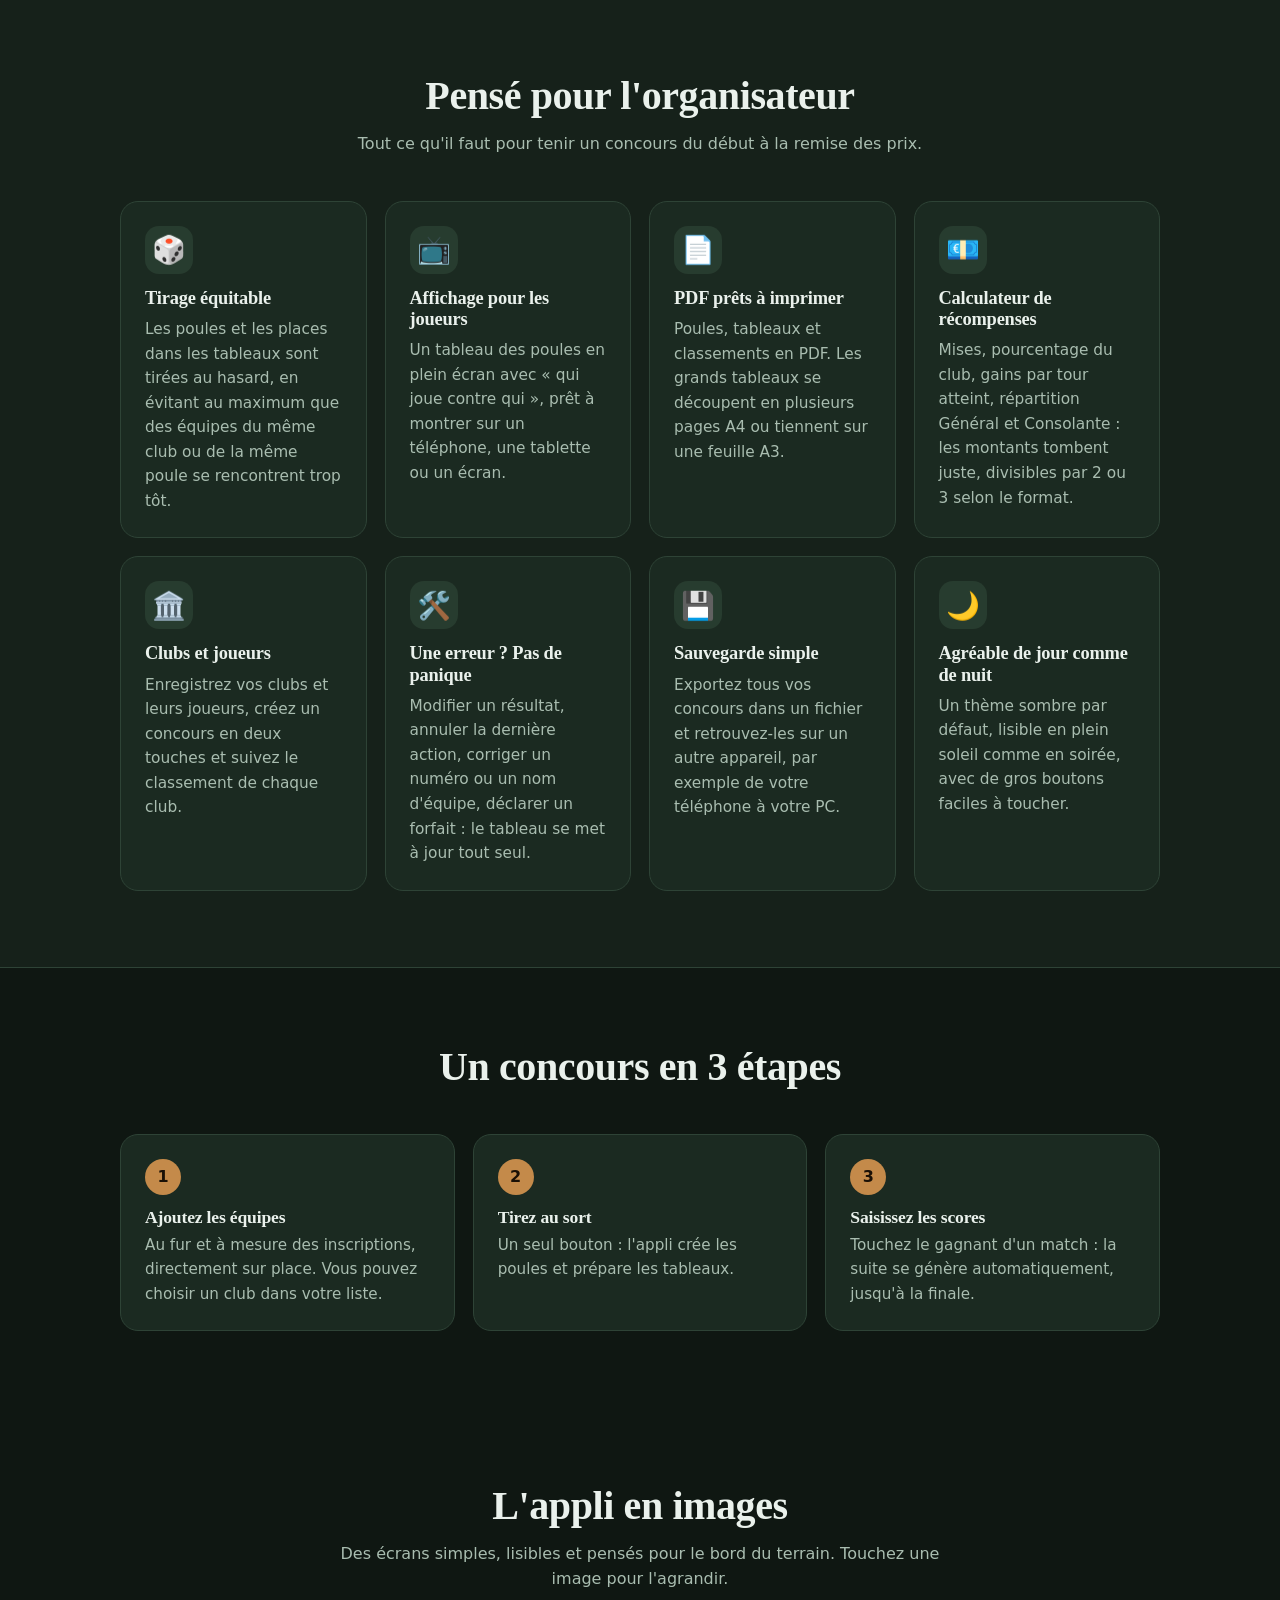
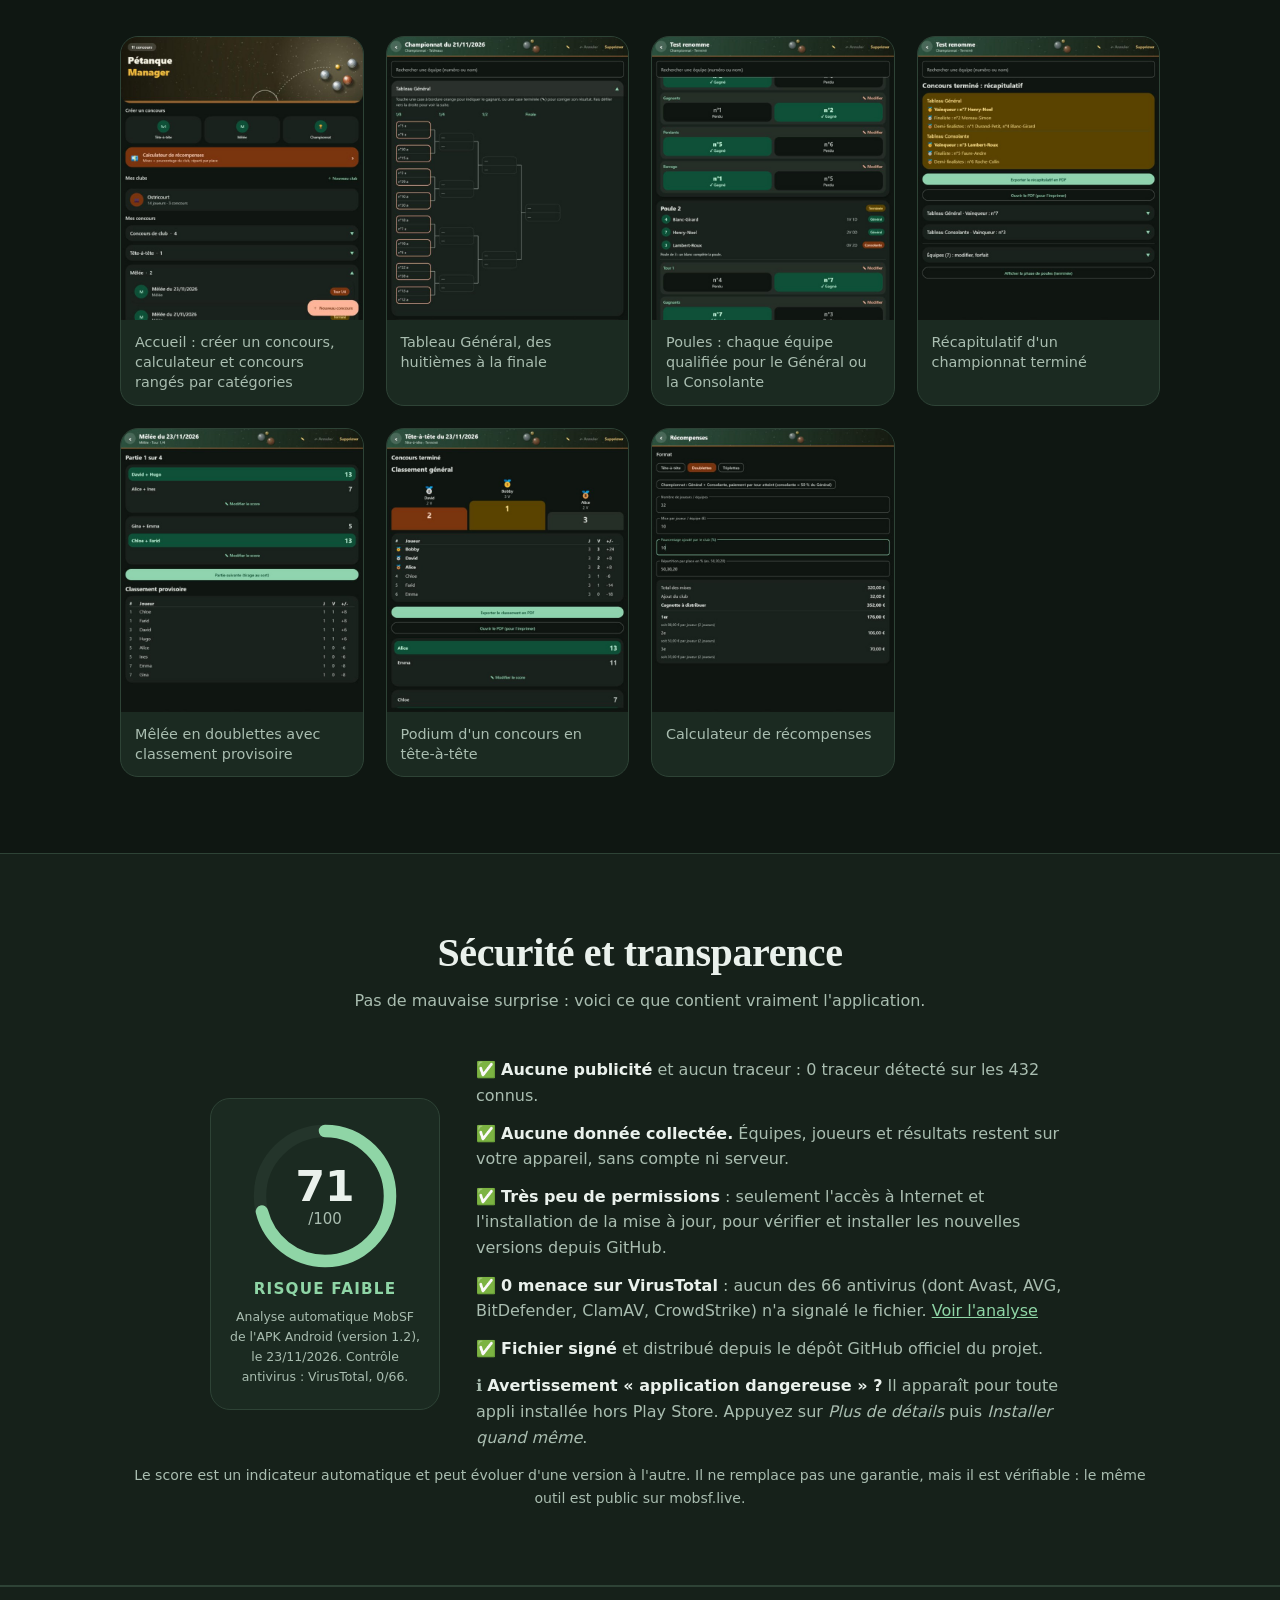
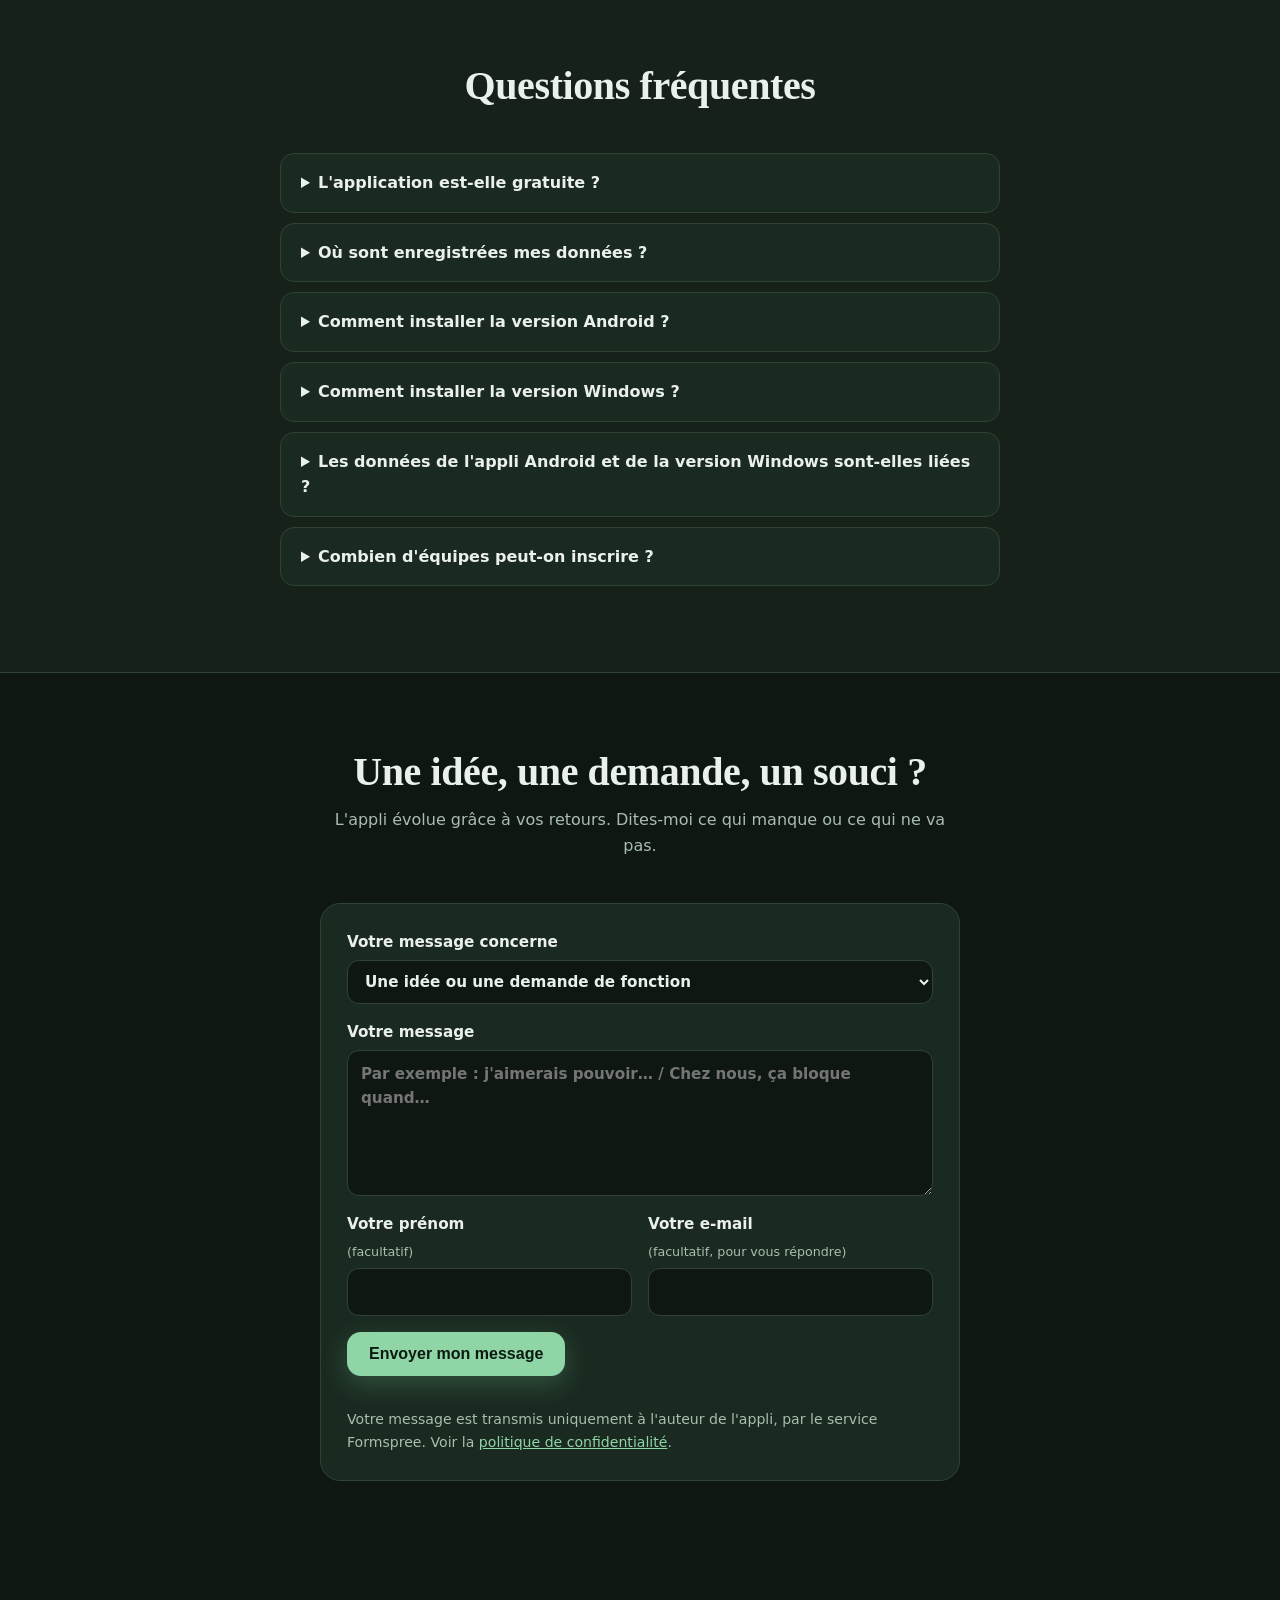
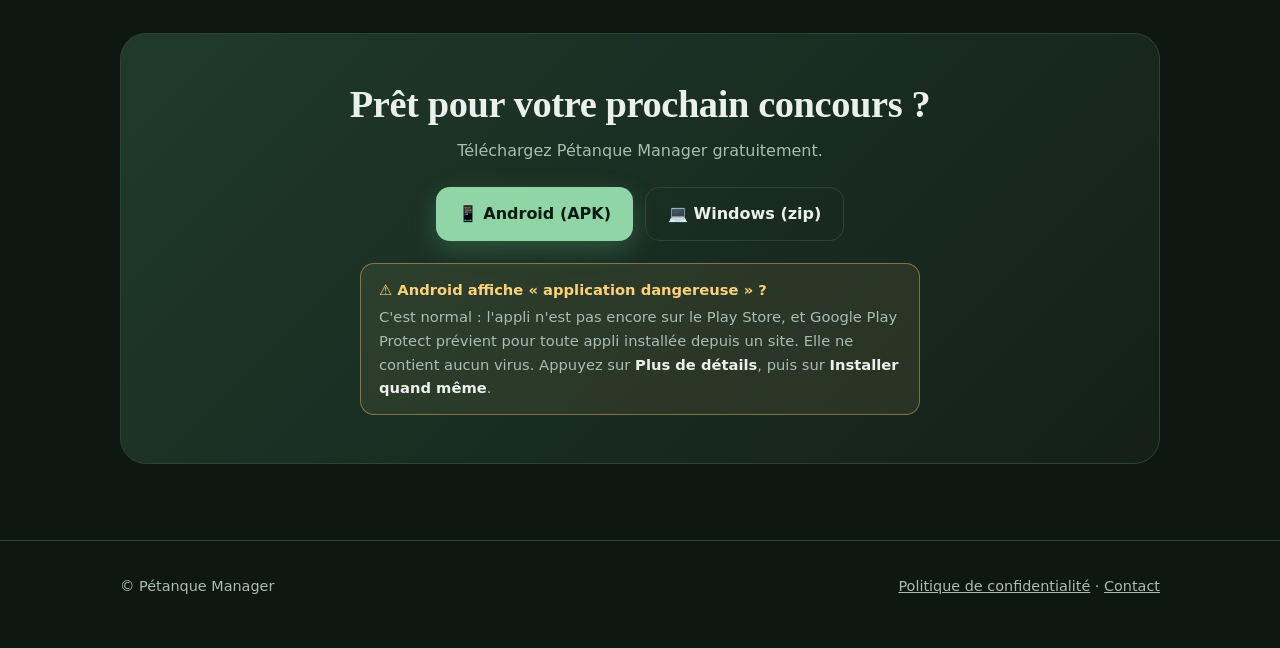
==== commit d1e2d16b: "Add files via upload" ====
--- a/index.html
+++ b/index.html
@@ -15,7 +15,7 @@
 <meta name="twitter:card" content="summary">
 <link rel="canonical" href="https://rilleycorps.github.io/Petanque-Manager/">
 <link rel="icon" href="favicon.png">
-<link rel="stylesheet" href="style.css?v=10">
+<link rel="stylesheet" href="style.css?v=11">
 </head>
 <body>
 
@@ -153,13 +153,13 @@
           <text x="60" y="82" text-anchor="middle" font-size="12" fill="#a9bdb0">/100</text>
         </svg>
         <strong>Risque faible</strong>
-        <small>Analyse automatique MobSF de l'APK Android (version 1.0), le 23/11/2026. Contrôle antivirus : VirusTotal, 0/67.</small>
+        <small>Analyse automatique MobSF de l'APK Android (version 1.2), le 23/11/2026. Contrôle antivirus : VirusTotal, 0/66.</small>
       </div>
       <ul class="points">
         <li>✅ <b>Aucune publicité</b> et aucun traceur : 0 traceur détecté sur les 432 connus.</li>
         <li>✅ <b>Aucune donnée collectée.</b> Équipes, joueurs et résultats restent sur votre appareil, sans compte ni serveur.</li>
         <li>✅ <b>Très peu de permissions</b> : seulement l'accès à Internet et l'installation de la mise à jour, pour vérifier et installer les nouvelles versions depuis GitHub.</li>
-        <li>✅ <b>0 menace sur VirusTotal</b> : aucun des 67 antivirus (dont Avast, AVG, BitDefender, ClamAV, CrowdStrike) n'a signalé le fichier. <a href="https://www.virustotal.com/gui/file/374bfe4c2cd4d50f66f349898cb8258530550701937c916119a3ac0e1b79141d" target="_blank" rel="noopener">Voir l'analyse</a></li>
+        <li>✅ <b>0 menace sur VirusTotal</b> : aucun des 66 antivirus (dont Avast, AVG, BitDefender, ClamAV, CrowdStrike) n'a signalé le fichier. <a href="https://www.virustotal.com/gui/file/81af12481eb213a7fd498258c7e8c131874564e6308a5338b443fc4cdccc70e0" target="_blank" rel="noopener">Voir l'analyse</a></li>
         <li>✅ <b>Fichier signé</b> et distribué depuis le dépôt GitHub officiel du projet.</li>
         <li>ℹ️ <b>Avertissement « application dangereuse » ?</b> Il apparaît pour toute appli installée hors Play Store. Appuyez sur <i>Plus de détails</i> puis <i>Installer quand même</i>.</li>
       </ul>
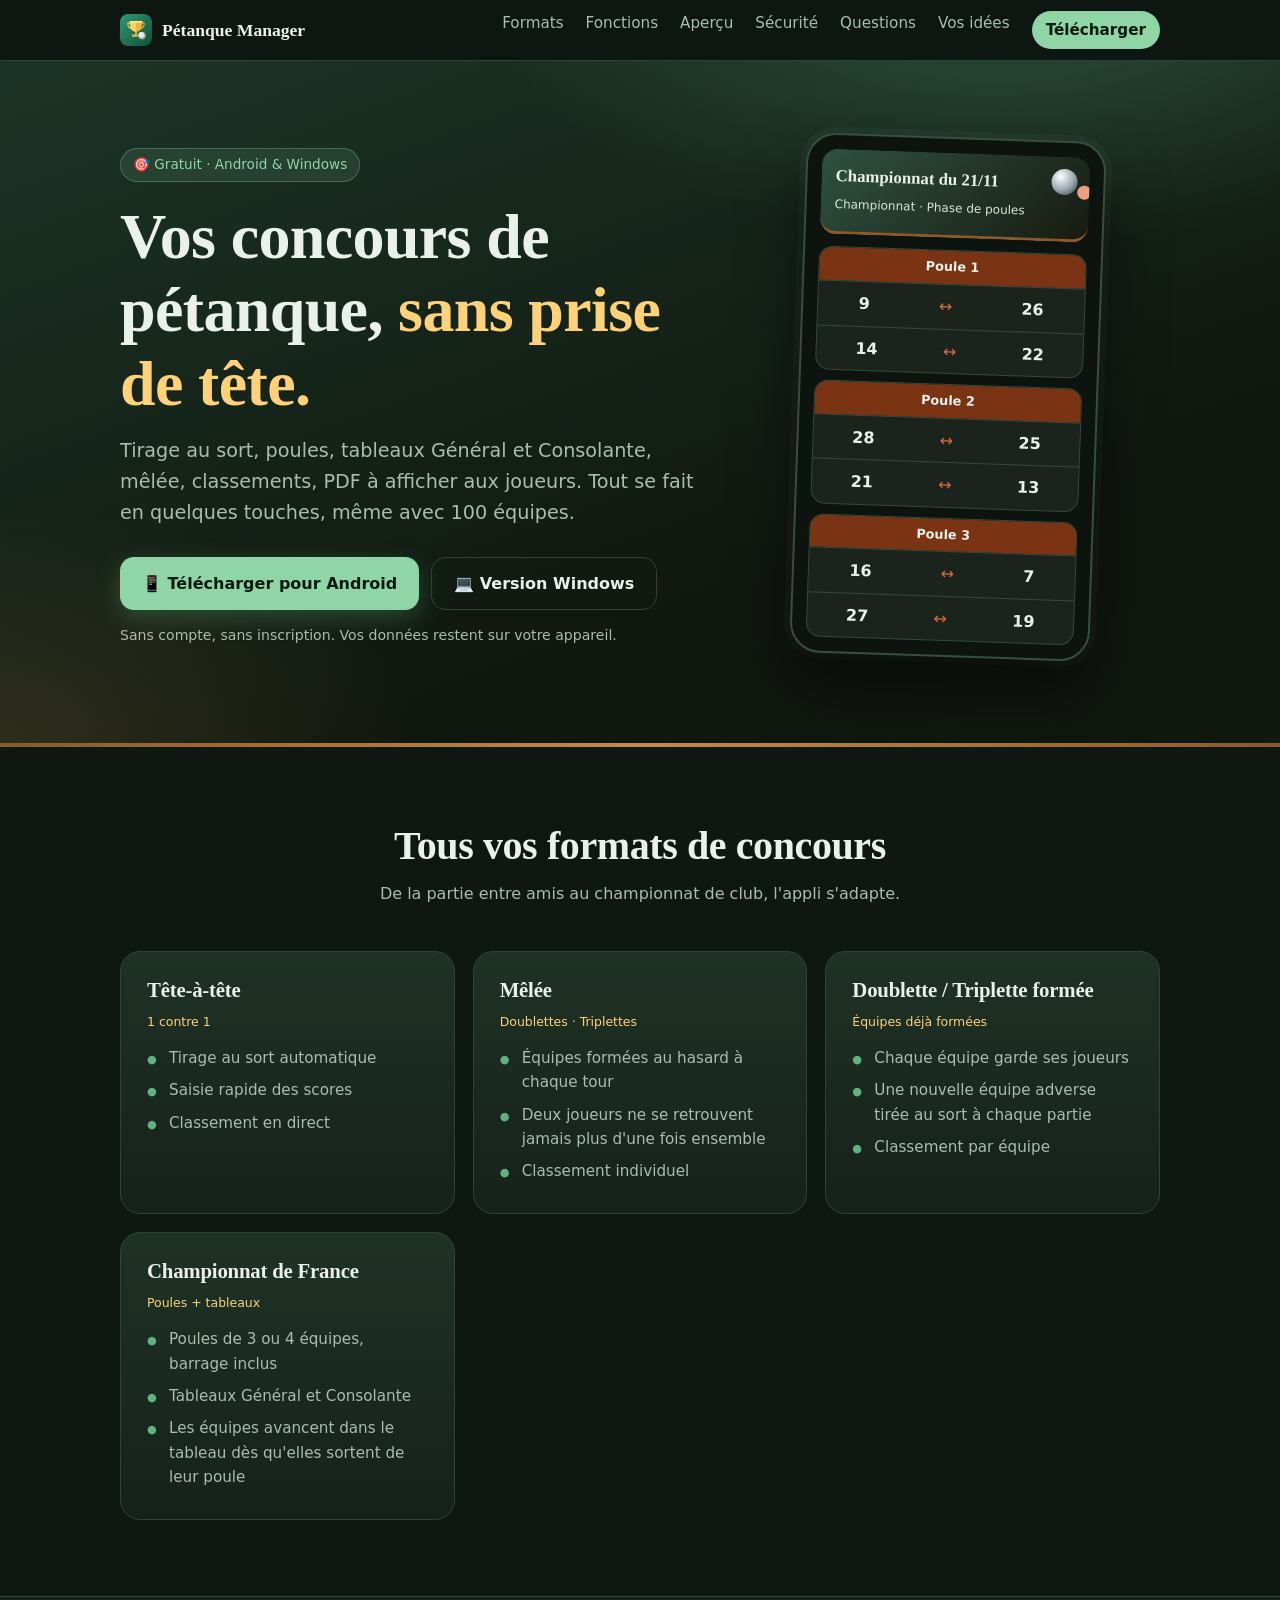
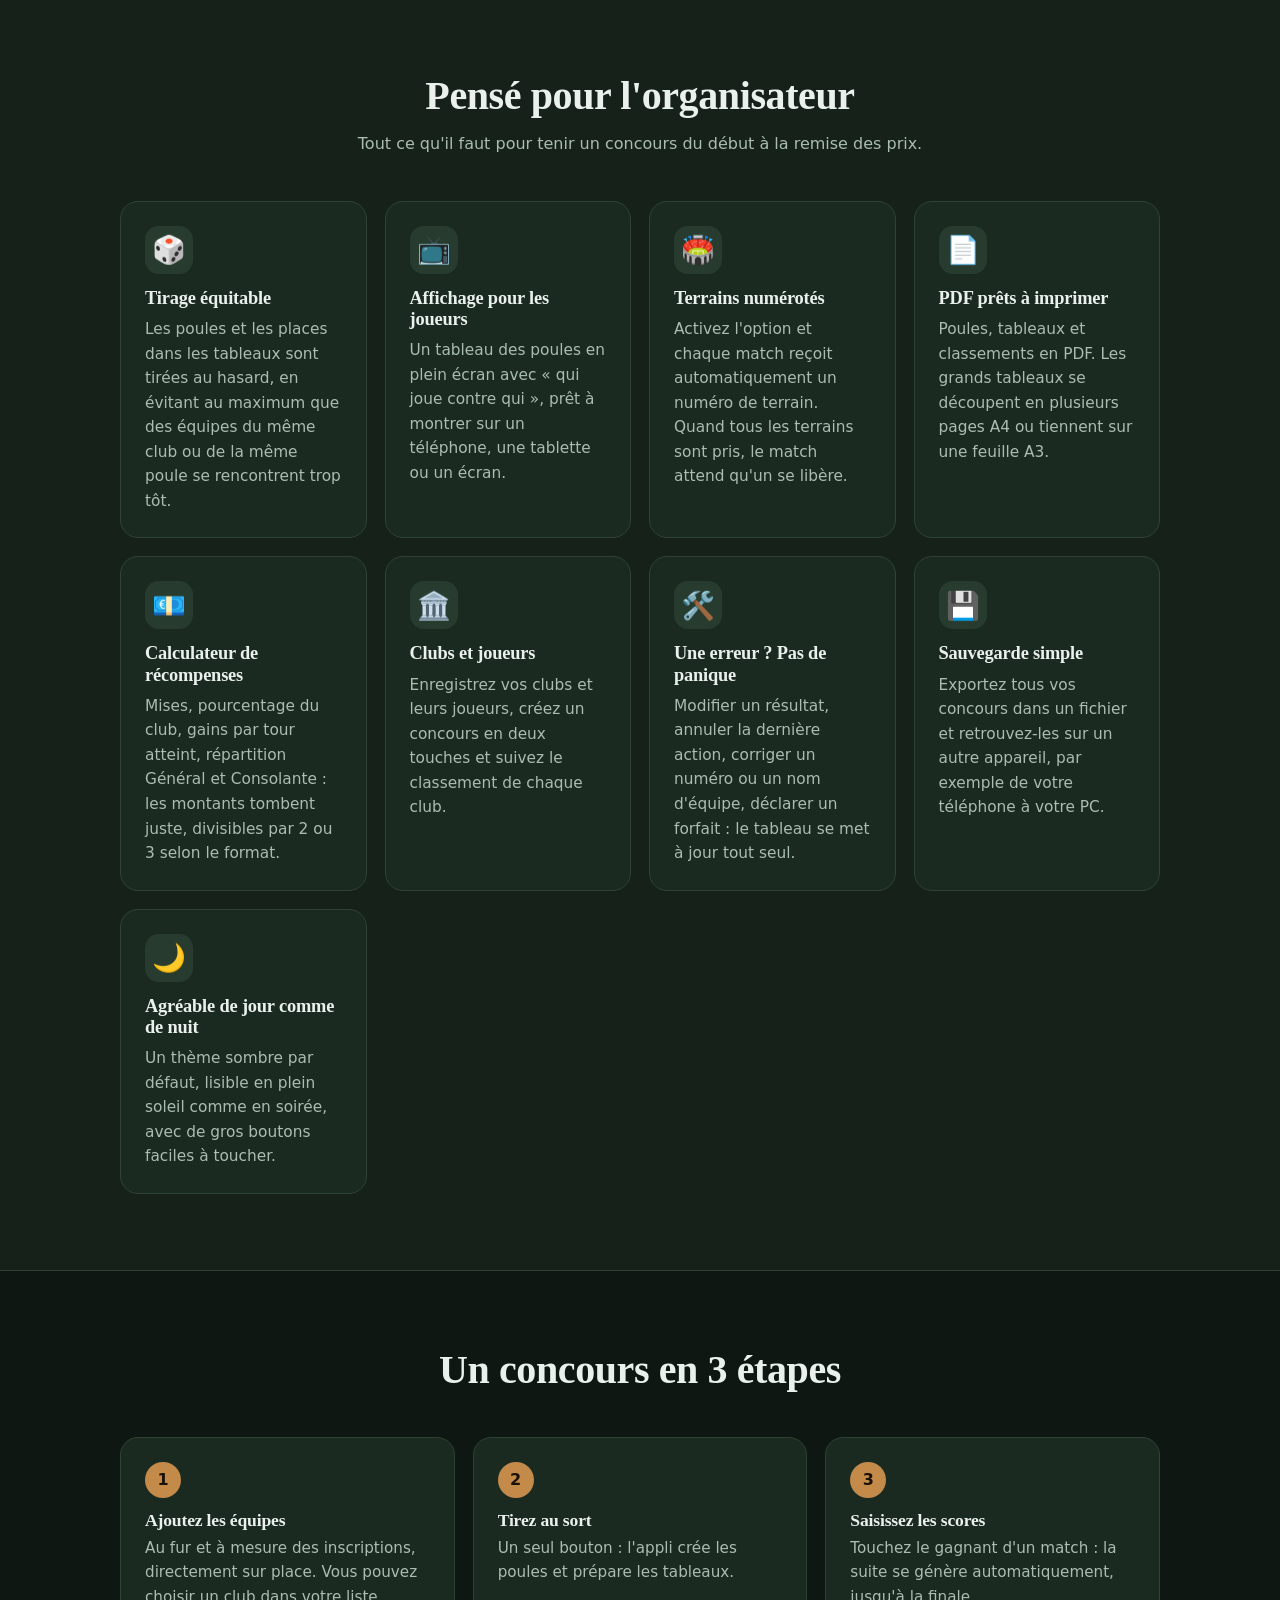
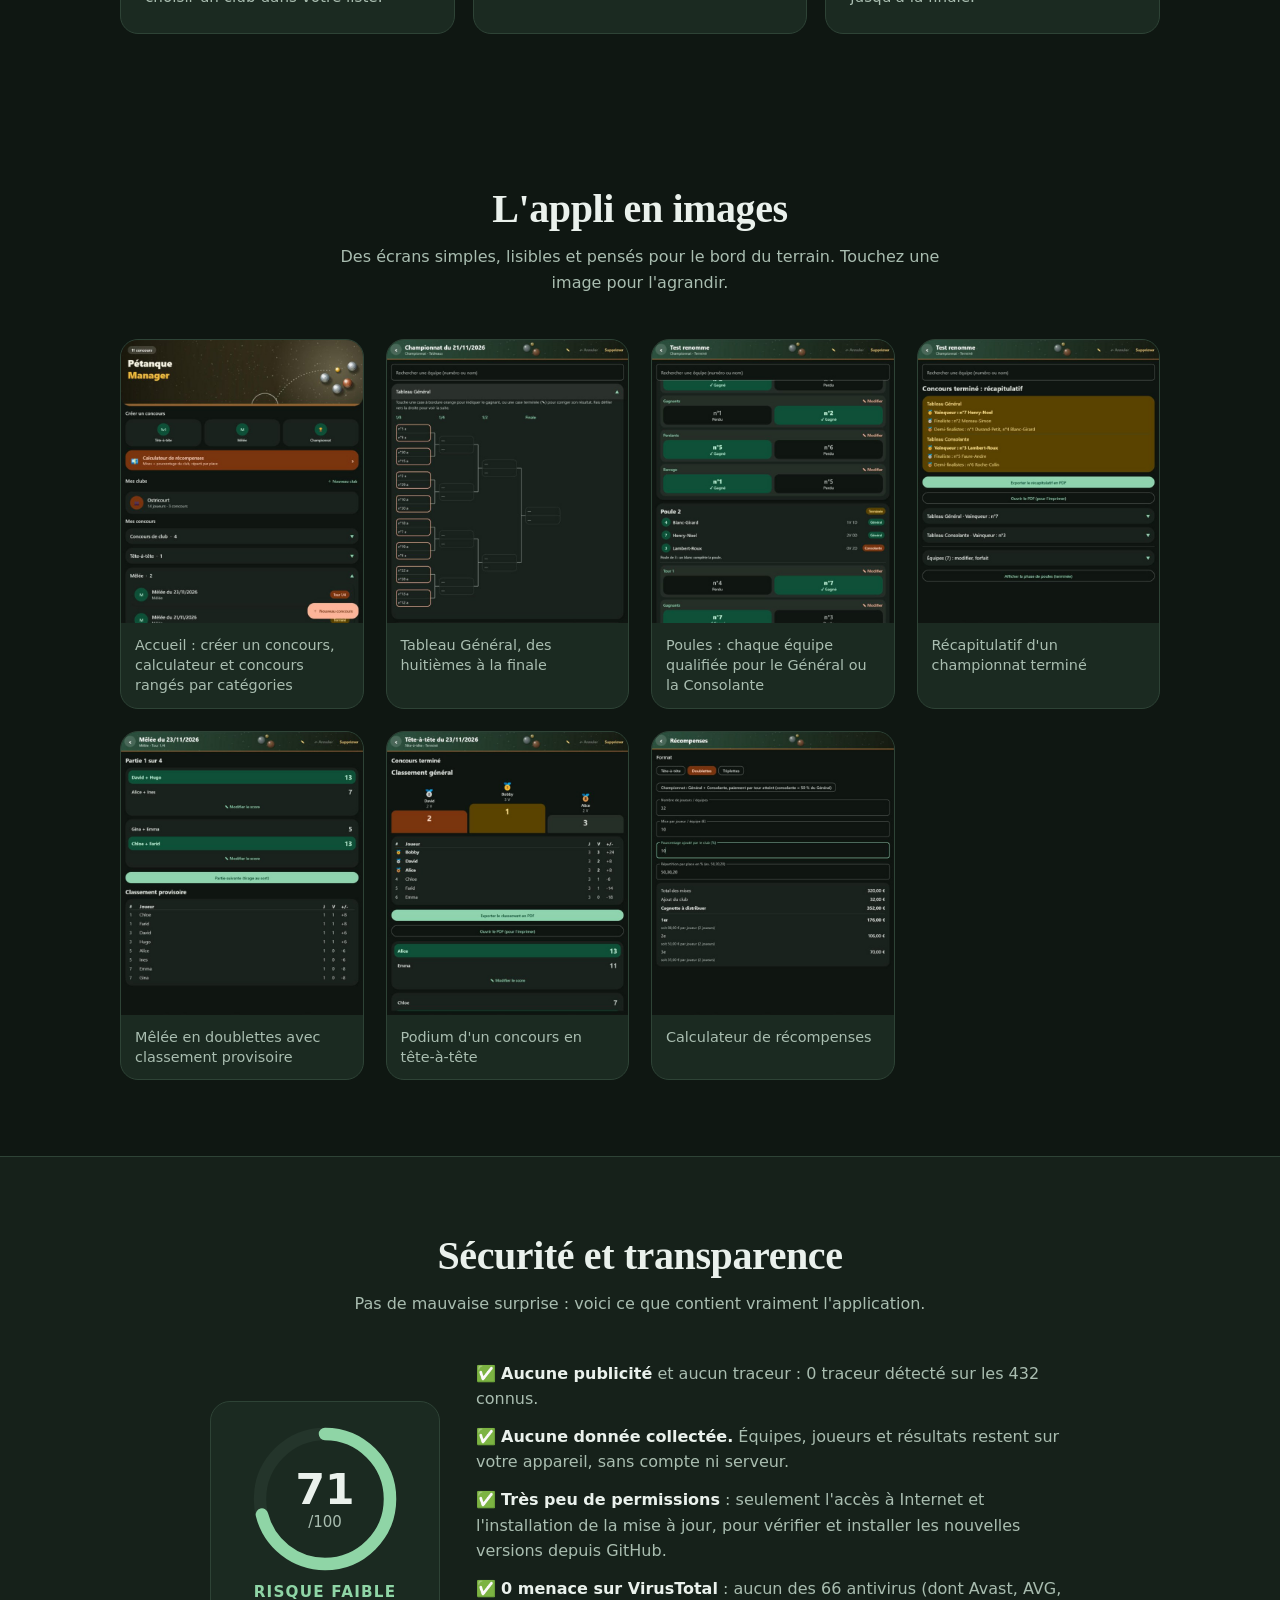
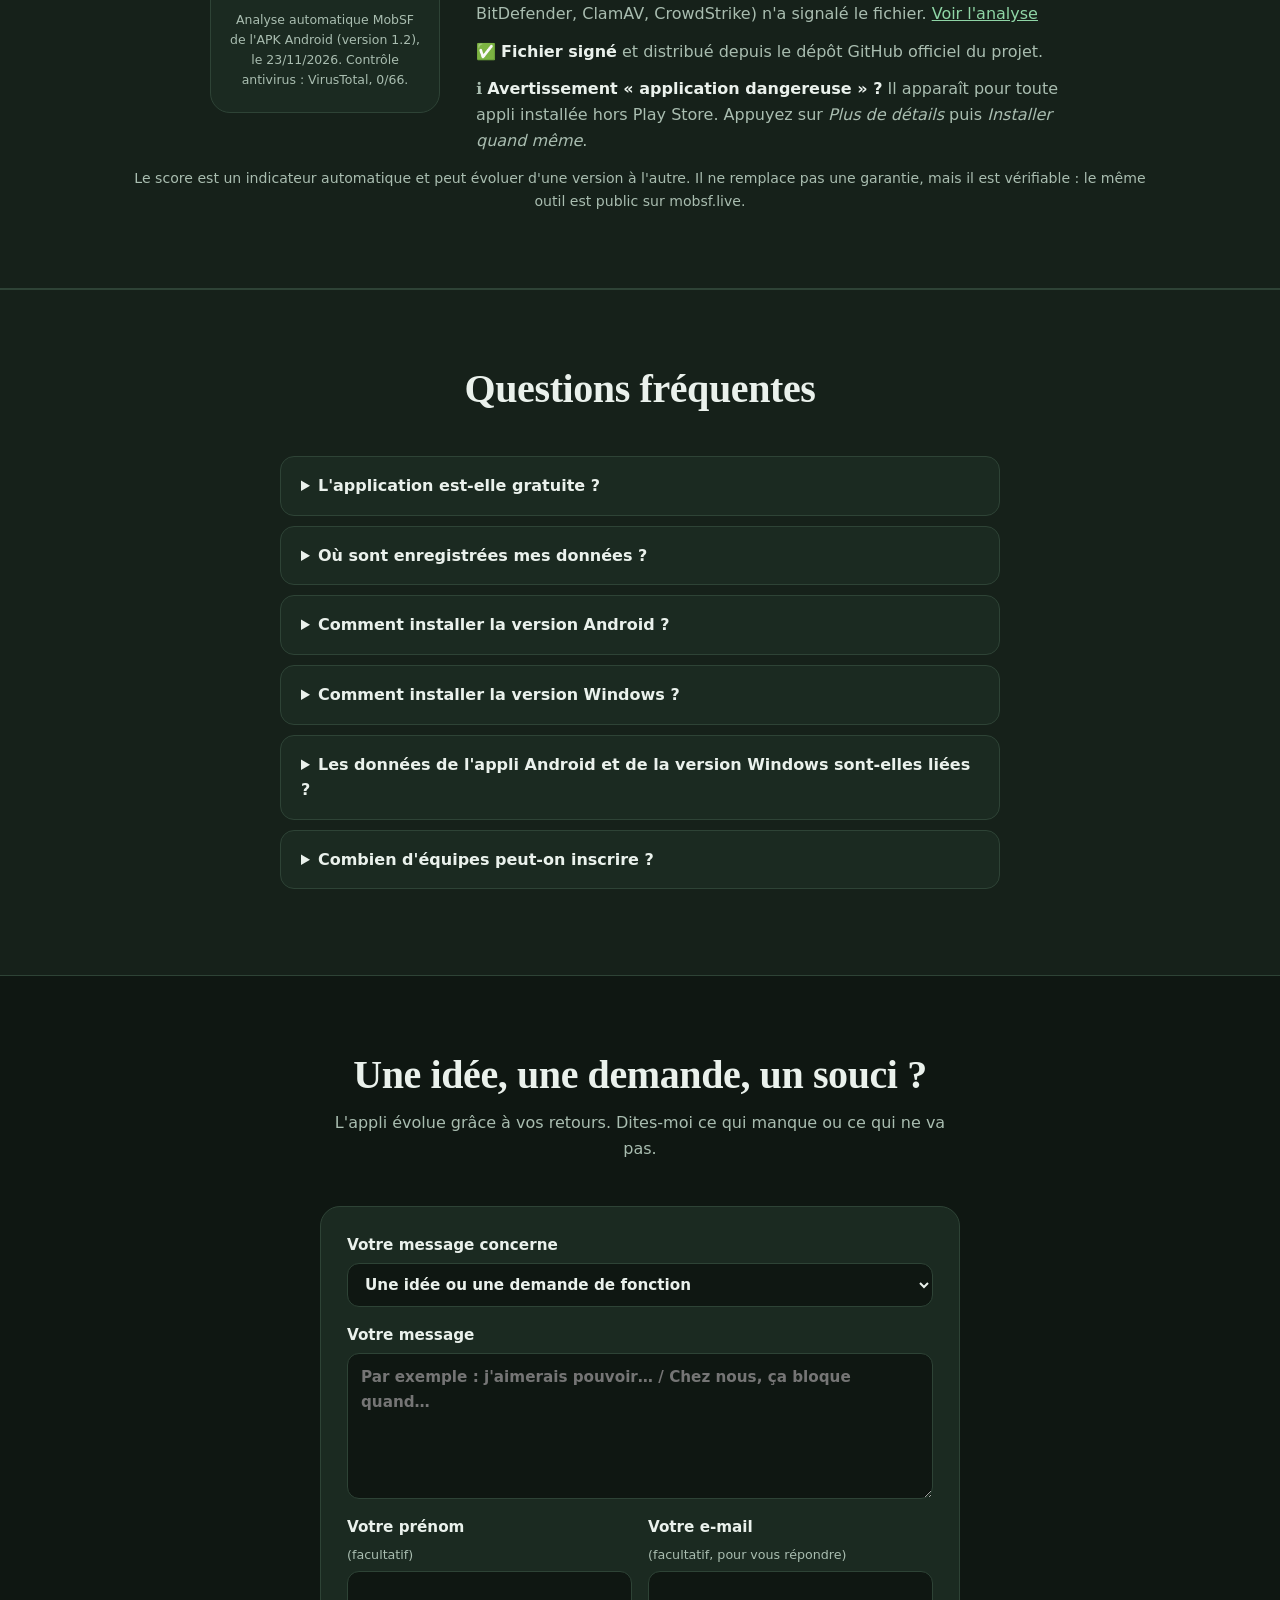
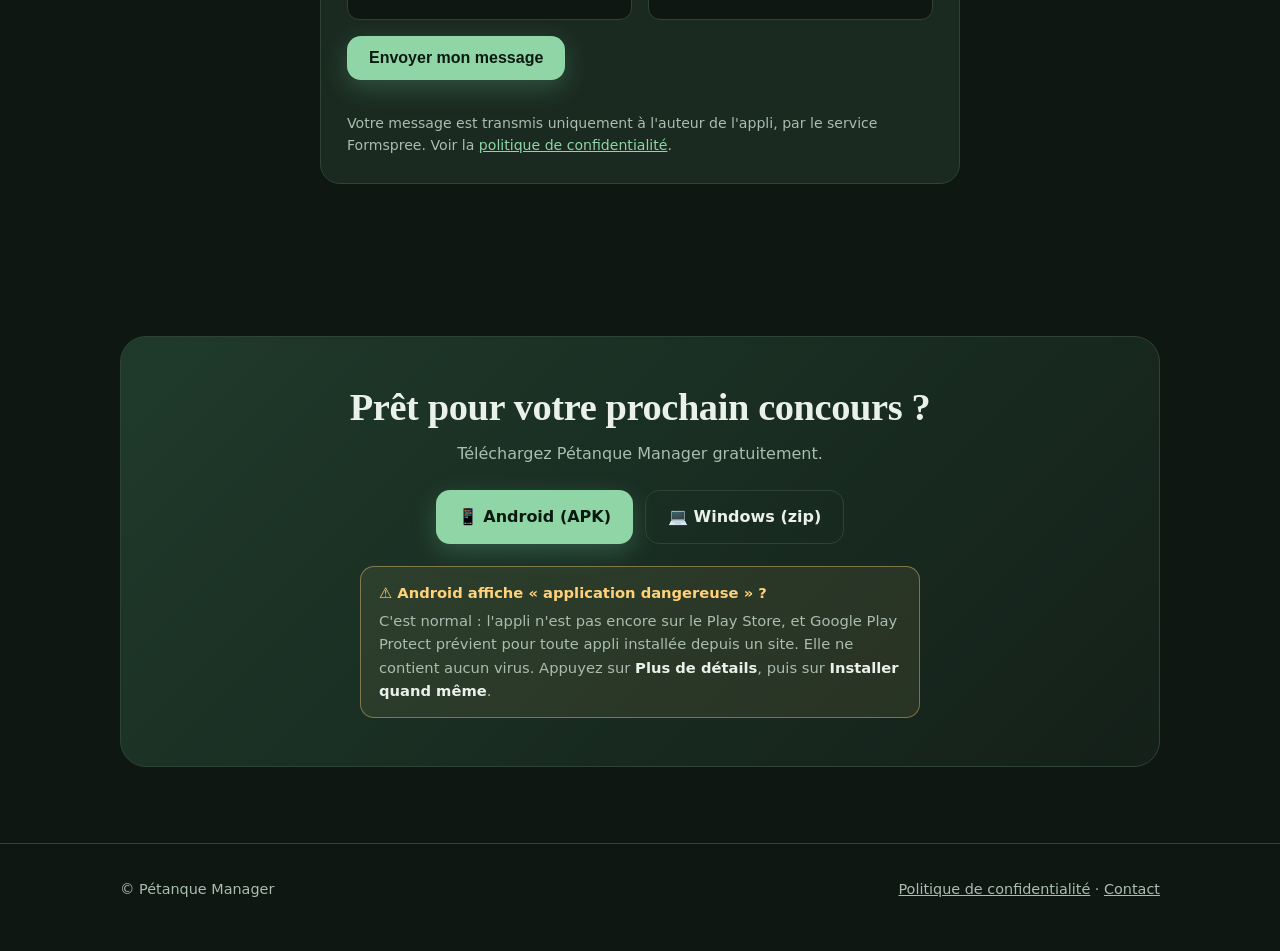
==== commit 315b6179: "Add files via upload" ====
--- a/index.html
+++ b/index.html
@@ -15,7 +15,7 @@
 <meta name="twitter:card" content="summary">
 <link rel="canonical" href="https://rilleycorps.github.io/Petanque-Manager/">
 <link rel="icon" href="favicon.png">
-<link rel="stylesheet" href="style.css?v=11">
+<link rel="stylesheet" href="style.css?v=12">
 </head>
 <body>
 
@@ -97,6 +97,7 @@
     <div class="grille">
       <div class="carte"><div class="ic">🎲</div><h3>Tirage équitable</h3><p>Les poules et les places dans les tableaux sont tirées au hasard, en évitant au maximum que des équipes du même club ou de la même poule se rencontrent trop tôt.</p></div>
       <div class="carte"><div class="ic">📺</div><h3>Affichage pour les joueurs</h3><p>Un tableau des poules en plein écran avec « qui joue contre qui », prêt à montrer sur un téléphone, une tablette ou un écran.</p></div>
+      <div class="carte"><div class="ic">🏟️</div><h3>Terrains numérotés</h3><p>Activez l'option et chaque match reçoit automatiquement un numéro de terrain. Quand tous les terrains sont pris, le match attend qu'un se libère.</p></div>
       <div class="carte"><div class="ic">📄</div><h3>PDF prêts à imprimer</h3><p>Poules, tableaux et classements en PDF. Les grands tableaux se découpent en plusieurs pages A4 ou tiennent sur une feuille A3.</p></div>
       <div class="carte"><div class="ic">💶</div><h3>Calculateur de récompenses</h3><p>Mises, pourcentage du club, gains par tour atteint, répartition Général et Consolante : les montants tombent juste, divisibles par 2 ou 3 selon le format.</p></div>
       <div class="carte"><div class="ic">🏛️</div><h3>Clubs et joueurs</h3><p>Enregistrez vos clubs et leurs joueurs, créez un concours en deux touches et suivez le classement de chaque club.</p></div>
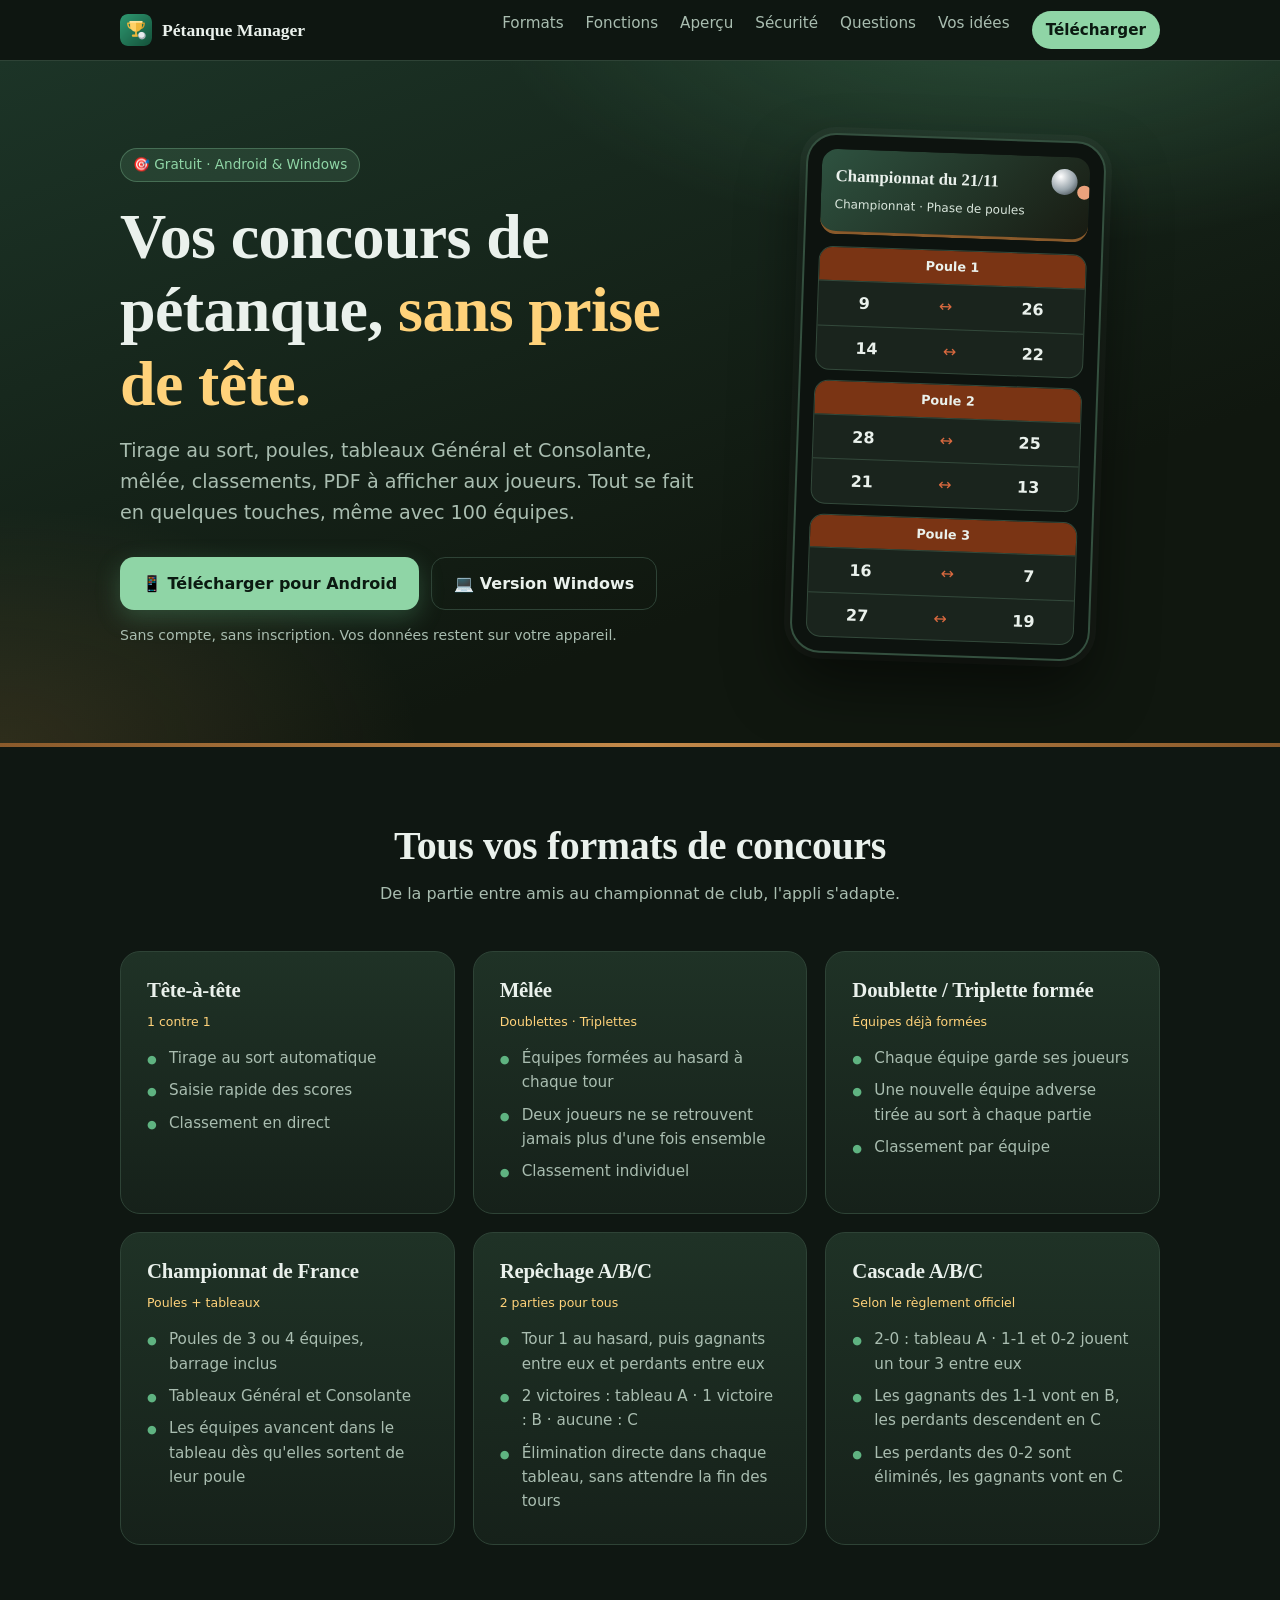
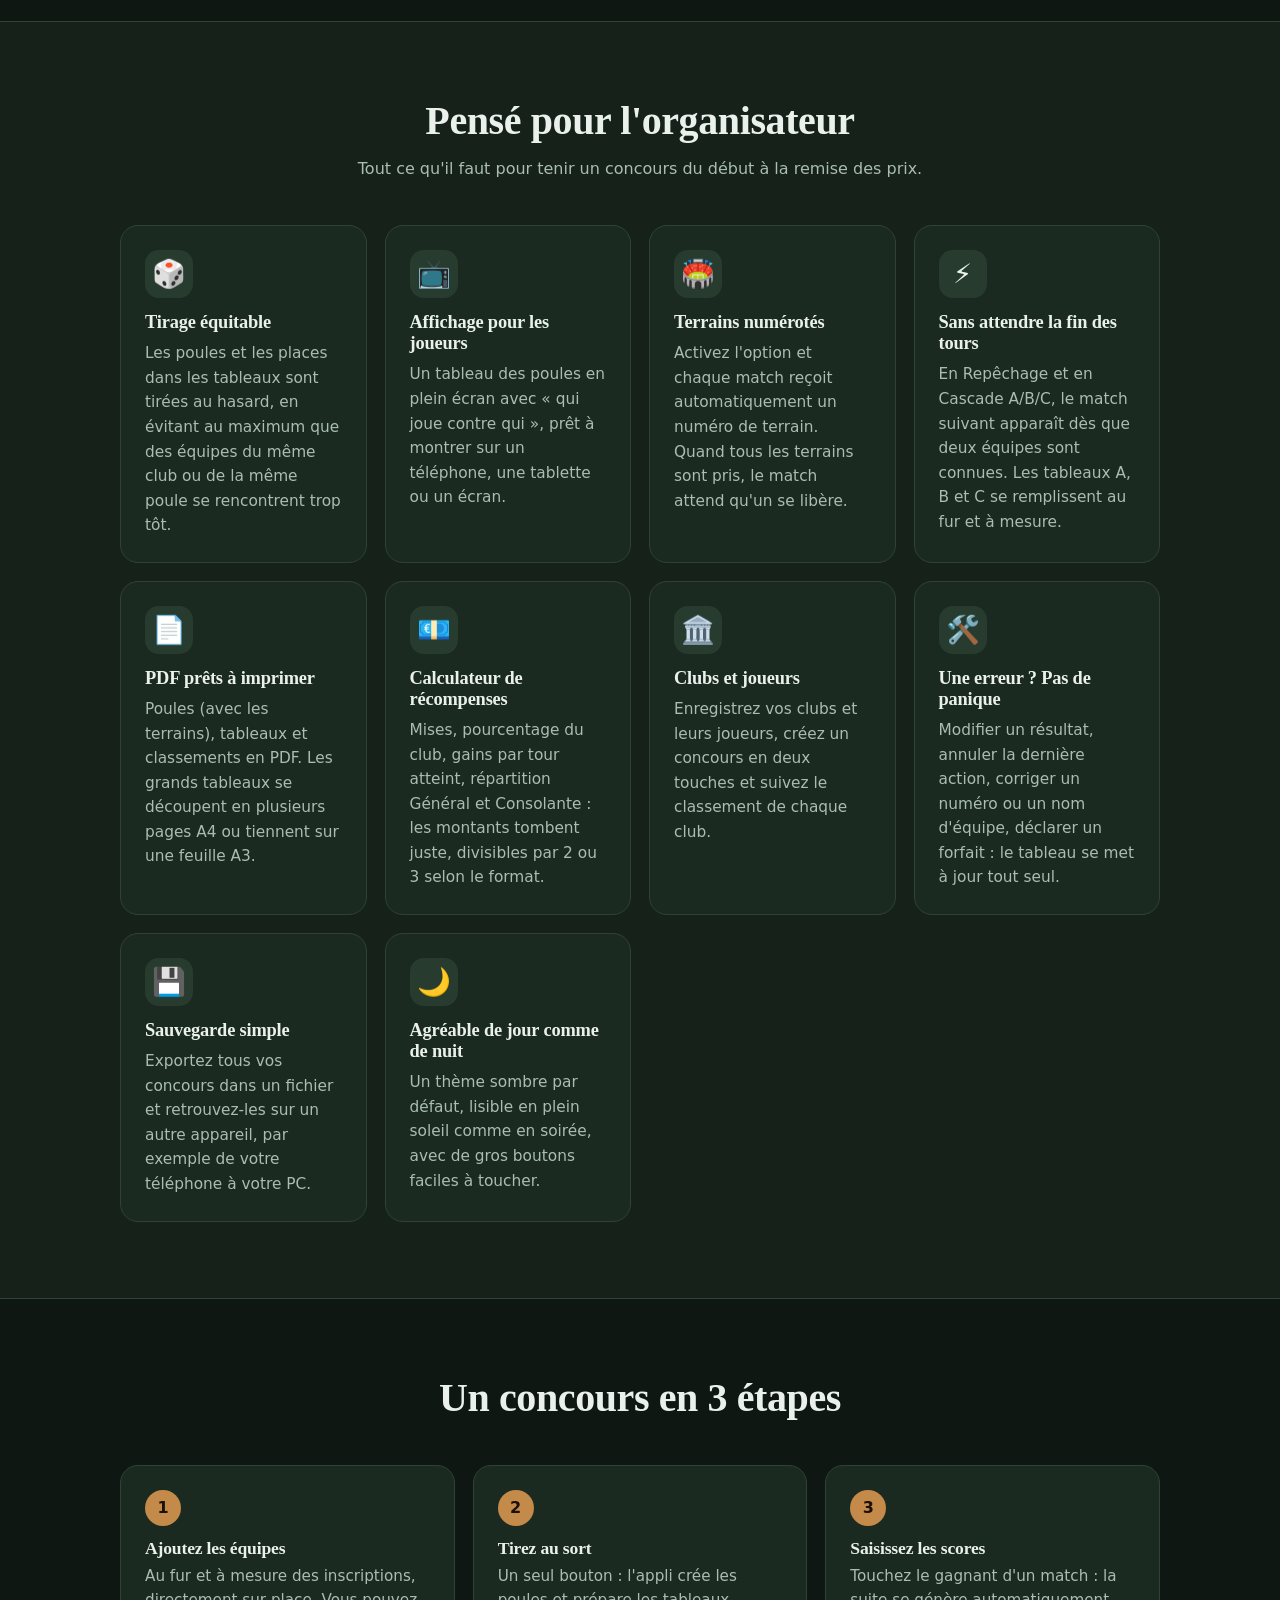
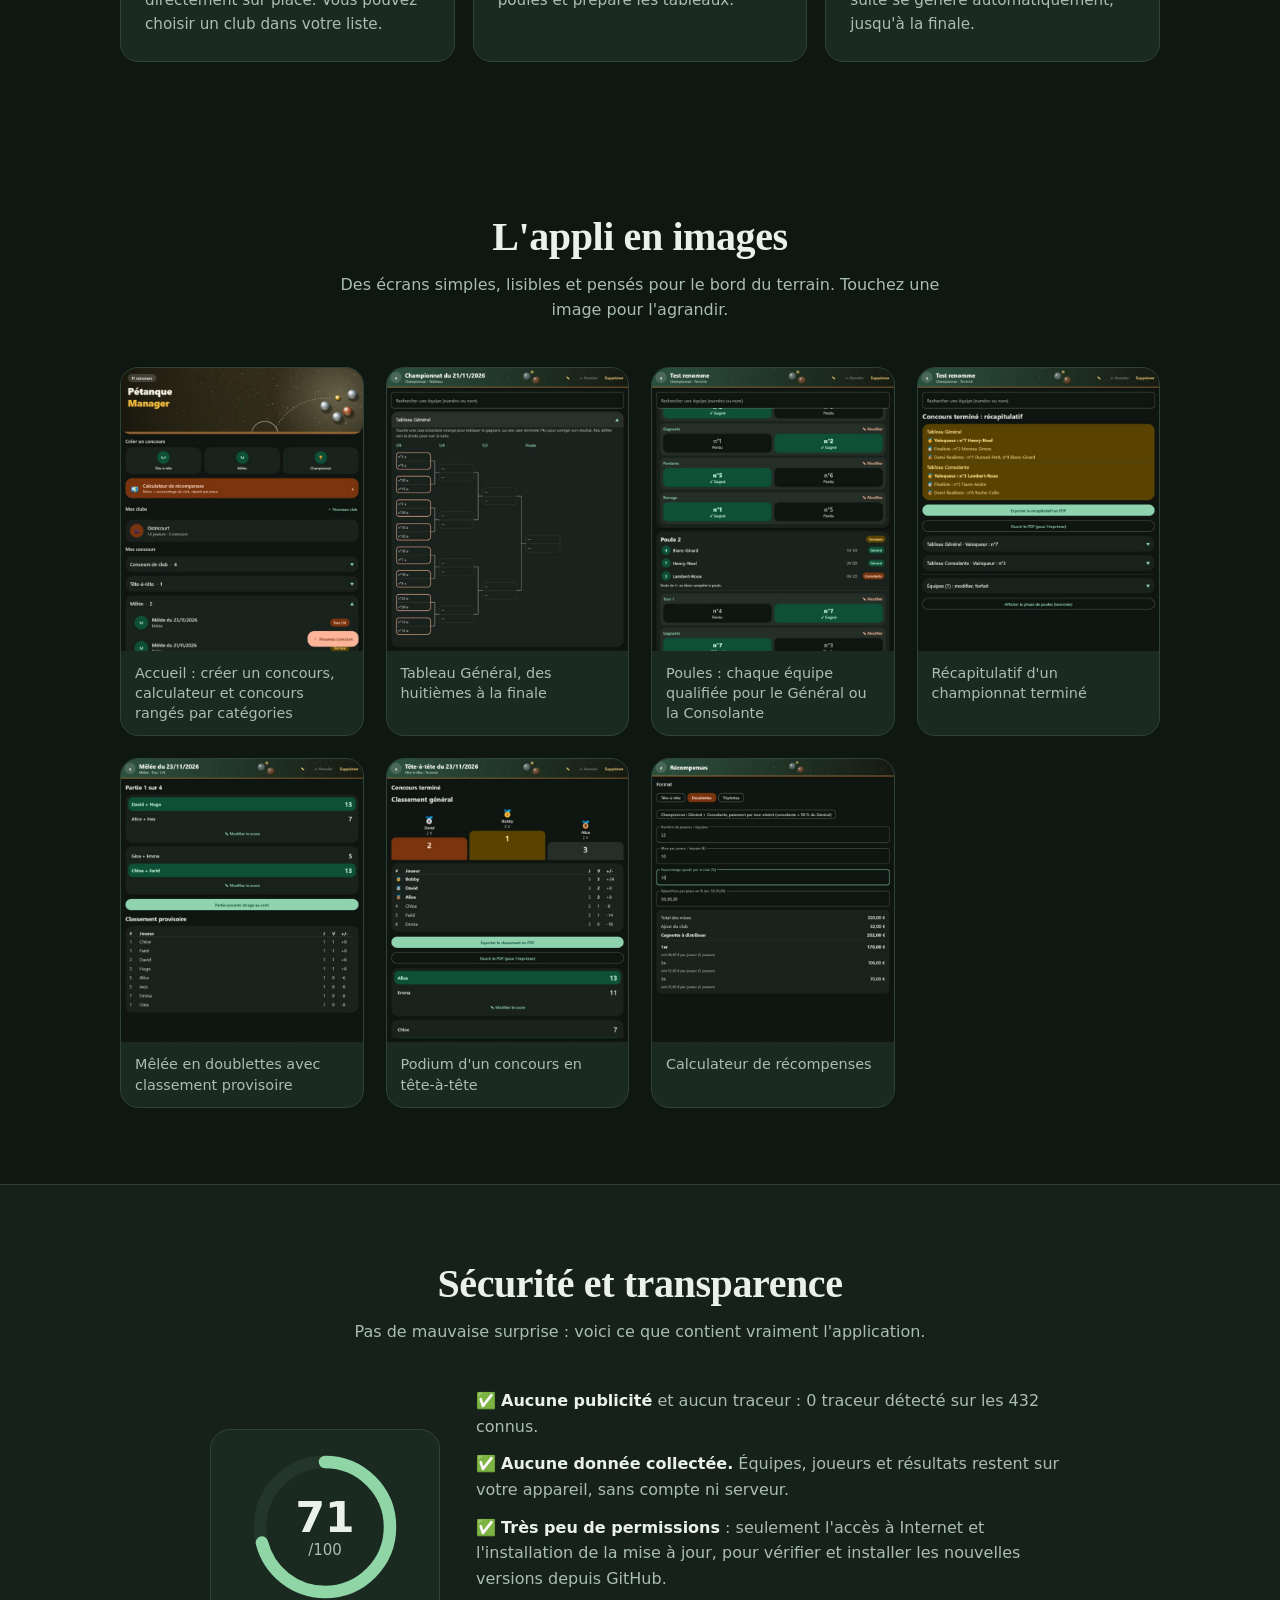
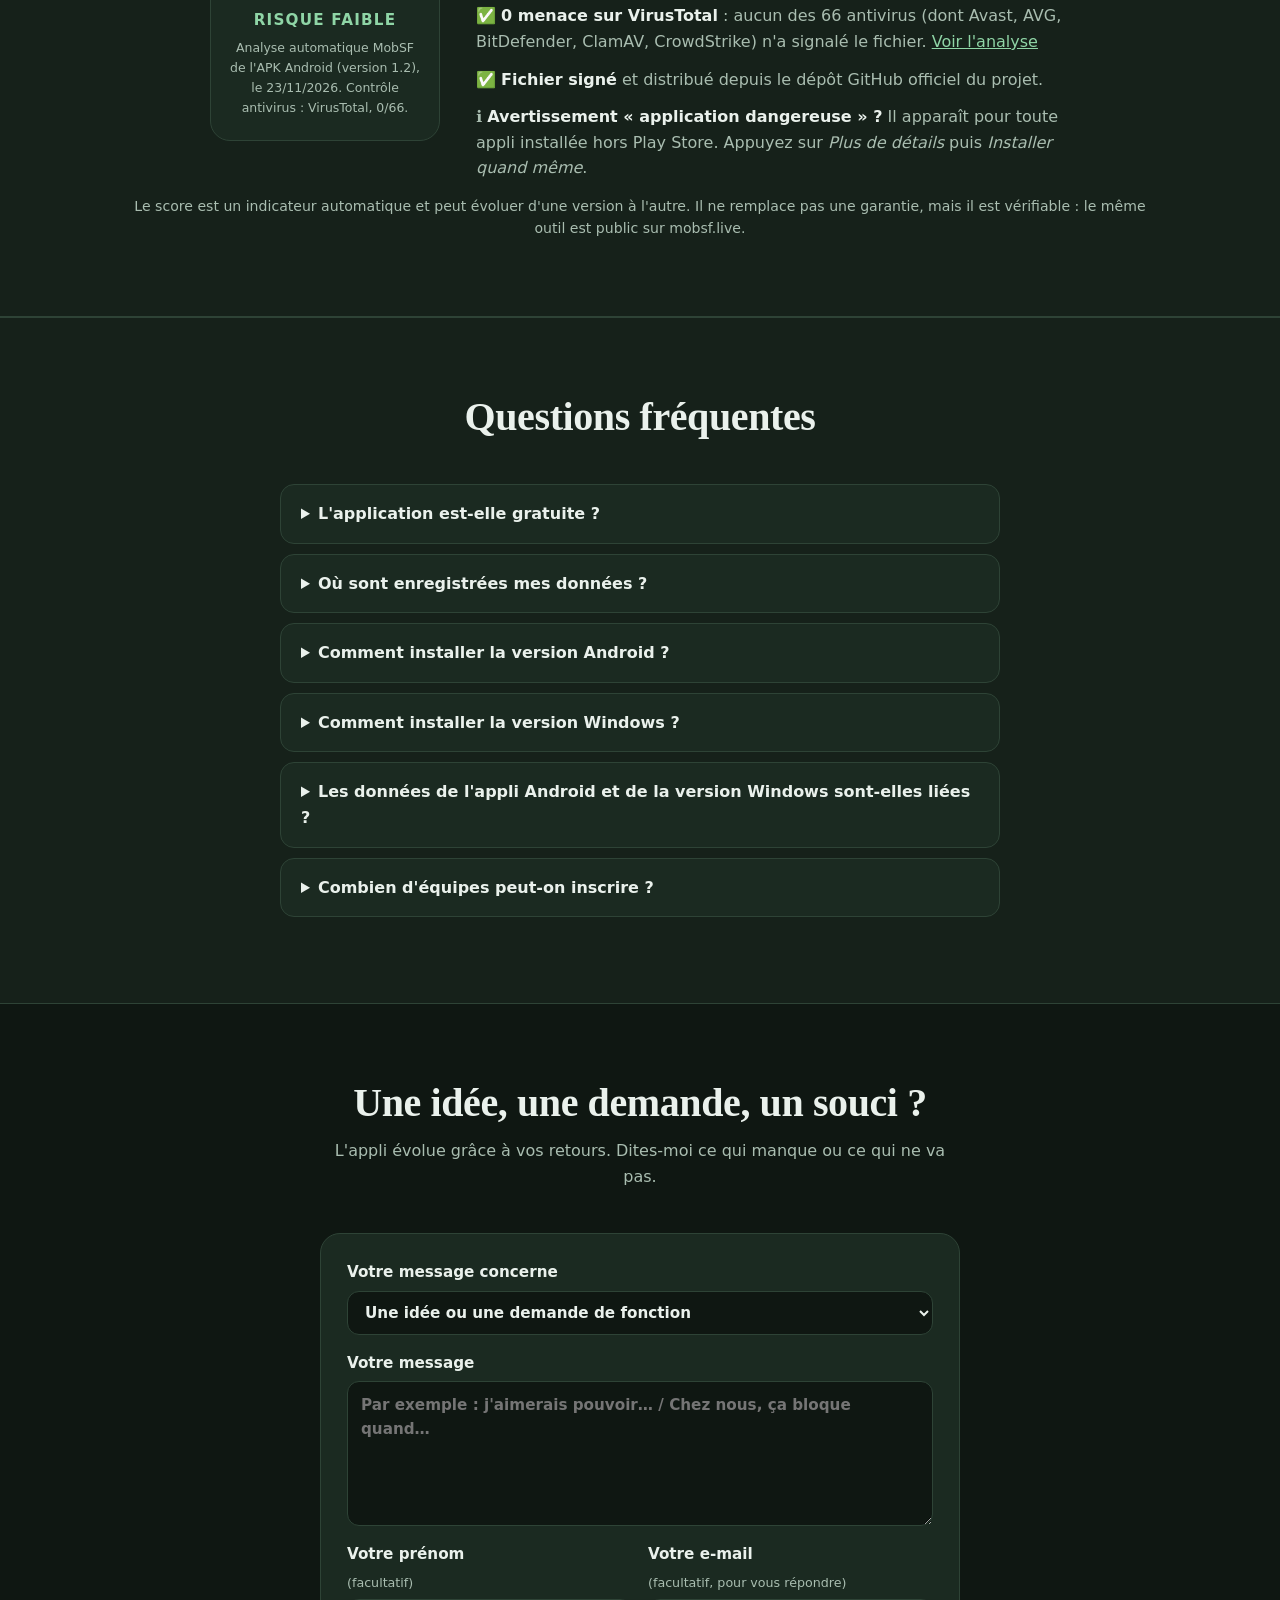
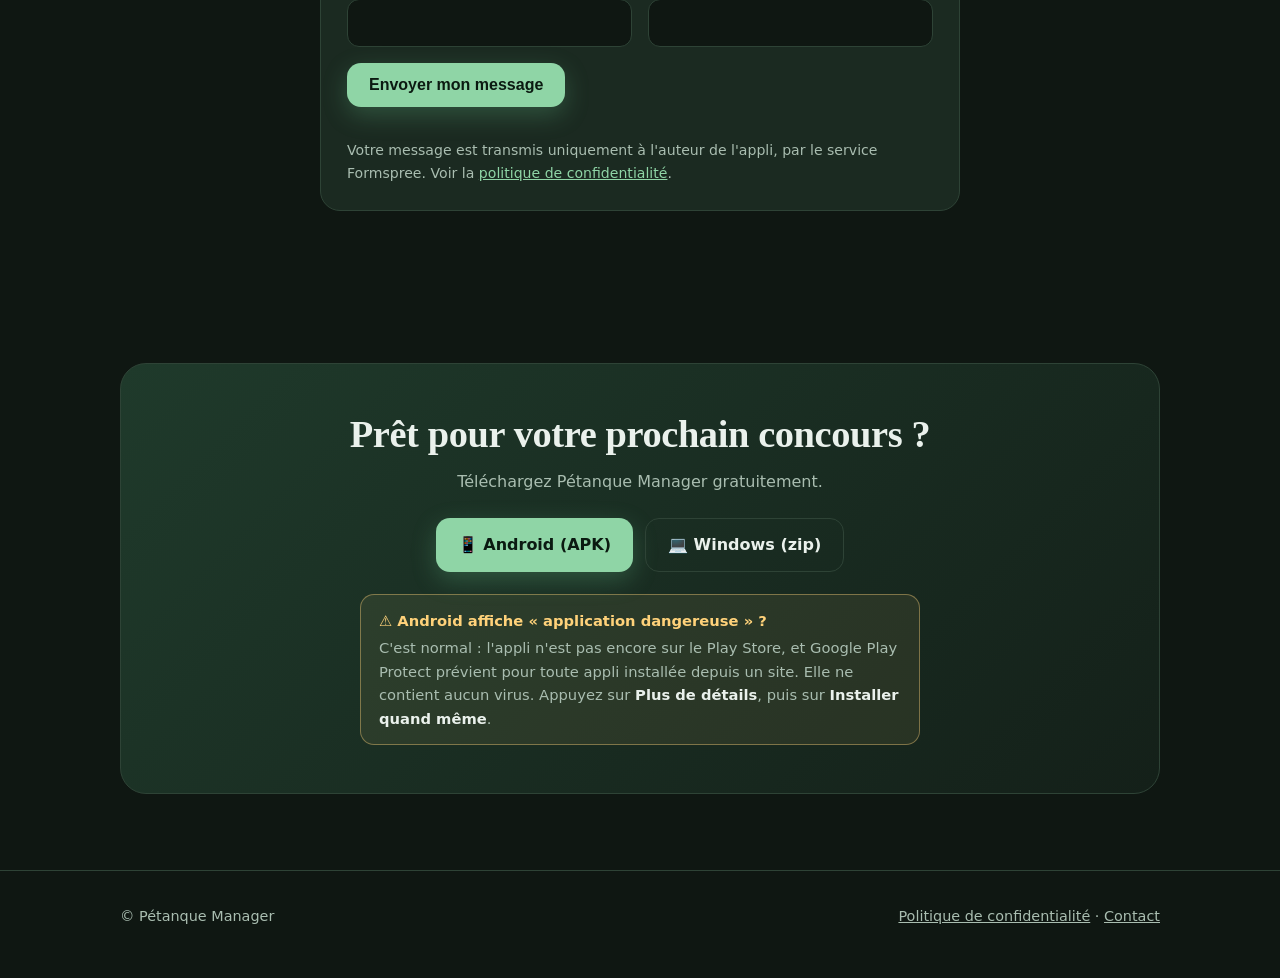
==== commit 7a1e4982: "Add files via upload" ====
--- a/index.html
+++ b/index.html
@@ -5,7 +5,7 @@
 <meta name="google-site-verification" content="J-xca42-kBlqTT8mHOpHWezRtUbS0aot_ZyBeW7IbyI" />
 <meta name="viewport" content="width=device-width,initial-scale=1">
 <title>Pétanque Manager – L'appli pour organiser vos concours de pétanque</title>
-<meta name="description" content="Pétanque Manager organise vos concours de pétanque : tirage au sort, poules, tableaux Général et Consolante, mêlée, classements et PDF. Gratuit sur Android et Windows.">
+<meta name="description" content="Pétanque Manager organise vos concours de pétanque : tirage au sort, poules, tableaux Général et Consolante, repêchage et cascade A/B/C, mêlée, classements et PDF. Gratuit sur Android et Windows.">
 <meta property="og:title" content="Pétanque Manager">
 <meta property="og:description" content="Tirage au sort, poules, tableaux, mêlée et classements : organisez vos concours de pétanque en quelques touches.">
 <meta property="og:type" content="website">
@@ -15,7 +15,7 @@
 <meta name="twitter:card" content="summary">
 <link rel="canonical" href="https://rilleycorps.github.io/Petanque-Manager/">
 <link rel="icon" href="favicon.png">
-<link rel="stylesheet" href="style.css?v=12">
+<link rel="stylesheet" href="style.css?v=13">
 </head>
 <body>
 
@@ -84,6 +84,14 @@
         <h3>Championnat de France</h3><span class="tag">Poules + tableaux</span>
         <ul><li>Poules de 3 ou 4 équipes, barrage inclus</li><li>Tableaux Général et Consolante</li><li>Les équipes avancent dans le tableau dès qu'elles sortent de leur poule</li></ul>
       </div>
+      <div class="format">
+        <h3>Repêchage A/B/C</h3><span class="tag">2 parties pour tous</span>
+        <ul><li>Tour 1 au hasard, puis gagnants entre eux et perdants entre eux</li><li>2 victoires : tableau A · 1 victoire : B · aucune : C</li><li>Élimination directe dans chaque tableau, sans attendre la fin des tours</li></ul>
+      </div>
+      <div class="format">
+        <h3>Cascade A/B/C</h3><span class="tag">Selon le règlement officiel</span>
+        <ul><li>2-0 : tableau A · 1-1 et 0-2 jouent un tour 3 entre eux</li><li>Les gagnants des 1-1 vont en B, les perdants descendent en C</li><li>Les perdants des 0-2 sont éliminés, les gagnants vont en C</li></ul>
+      </div>
     </div>
   </div>
 </section>
@@ -98,7 +106,8 @@
       <div class="carte"><div class="ic">🎲</div><h3>Tirage équitable</h3><p>Les poules et les places dans les tableaux sont tirées au hasard, en évitant au maximum que des équipes du même club ou de la même poule se rencontrent trop tôt.</p></div>
       <div class="carte"><div class="ic">📺</div><h3>Affichage pour les joueurs</h3><p>Un tableau des poules en plein écran avec « qui joue contre qui », prêt à montrer sur un téléphone, une tablette ou un écran.</p></div>
       <div class="carte"><div class="ic">🏟️</div><h3>Terrains numérotés</h3><p>Activez l'option et chaque match reçoit automatiquement un numéro de terrain. Quand tous les terrains sont pris, le match attend qu'un se libère.</p></div>
-      <div class="carte"><div class="ic">📄</div><h3>PDF prêts à imprimer</h3><p>Poules, tableaux et classements en PDF. Les grands tableaux se découpent en plusieurs pages A4 ou tiennent sur une feuille A3.</p></div>
+      <div class="carte"><div class="ic">⚡</div><h3>Sans attendre la fin des tours</h3><p>En Repêchage et en Cascade A/B/C, le match suivant apparaît dès que deux équipes sont connues. Les tableaux A, B et C se remplissent au fur et à mesure.</p></div>
+      <div class="carte"><div class="ic">📄</div><h3>PDF prêts à imprimer</h3><p>Poules (avec les terrains), tableaux et classements en PDF. Les grands tableaux se découpent en plusieurs pages A4 ou tiennent sur une feuille A3.</p></div>
       <div class="carte"><div class="ic">💶</div><h3>Calculateur de récompenses</h3><p>Mises, pourcentage du club, gains par tour atteint, répartition Général et Consolante : les montants tombent juste, divisibles par 2 ou 3 selon le format.</p></div>
       <div class="carte"><div class="ic">🏛️</div><h3>Clubs et joueurs</h3><p>Enregistrez vos clubs et leurs joueurs, créez un concours en deux touches et suivez le classement de chaque club.</p></div>
       <div class="carte"><div class="ic">🛠️</div><h3>Une erreur ? Pas de panique</h3><p>Modifier un résultat, annuler la dernière action, corriger un numéro ou un nom d'équipe, déclarer un forfait : le tableau se met à jour tout seul.</p></div>
@@ -183,7 +192,7 @@
     <details><summary>Les données de l'appli Android et de la version Windows sont-elles liées ?</summary>
       <p>Non, elles sont indépendantes. Pour passer d'un appareil à l'autre, exportez un fichier de sauvegarde puis importez-le.</p></details>
     <details><summary>Combien d'équipes peut-on inscrire ?</summary>
-      <p>Il n'y a pas de limite fixe : l'appli gère sans problème des concours de plus de 100 équipes. Il faut au moins 3 équipes pour un championnat.</p></details>
+      <p>Il n'y a pas de limite fixe : l'appli gère sans problème des concours de plus de 100 équipes. Il faut au moins 3 équipes pour un championnat, et 8 pour un repêchage ou une cascade A/B/C.</p></details>
   </div>
 </section>
 
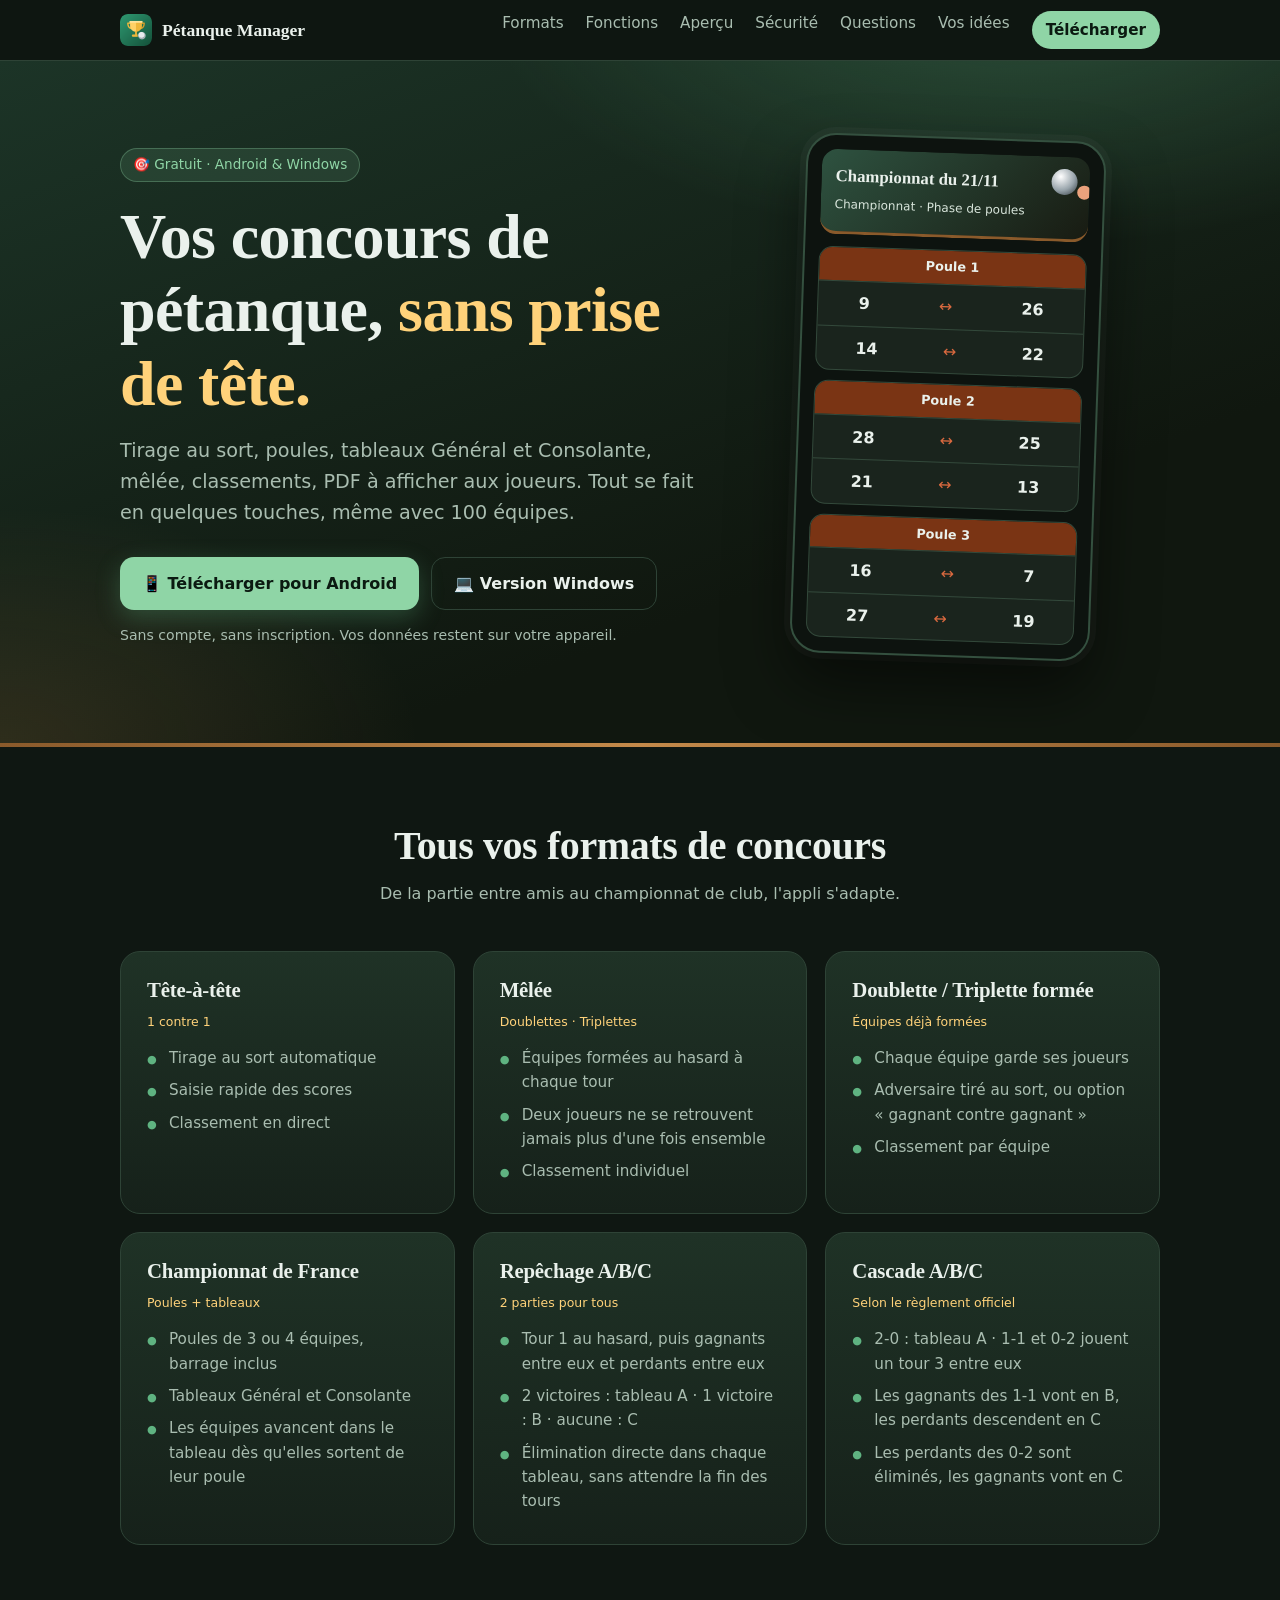
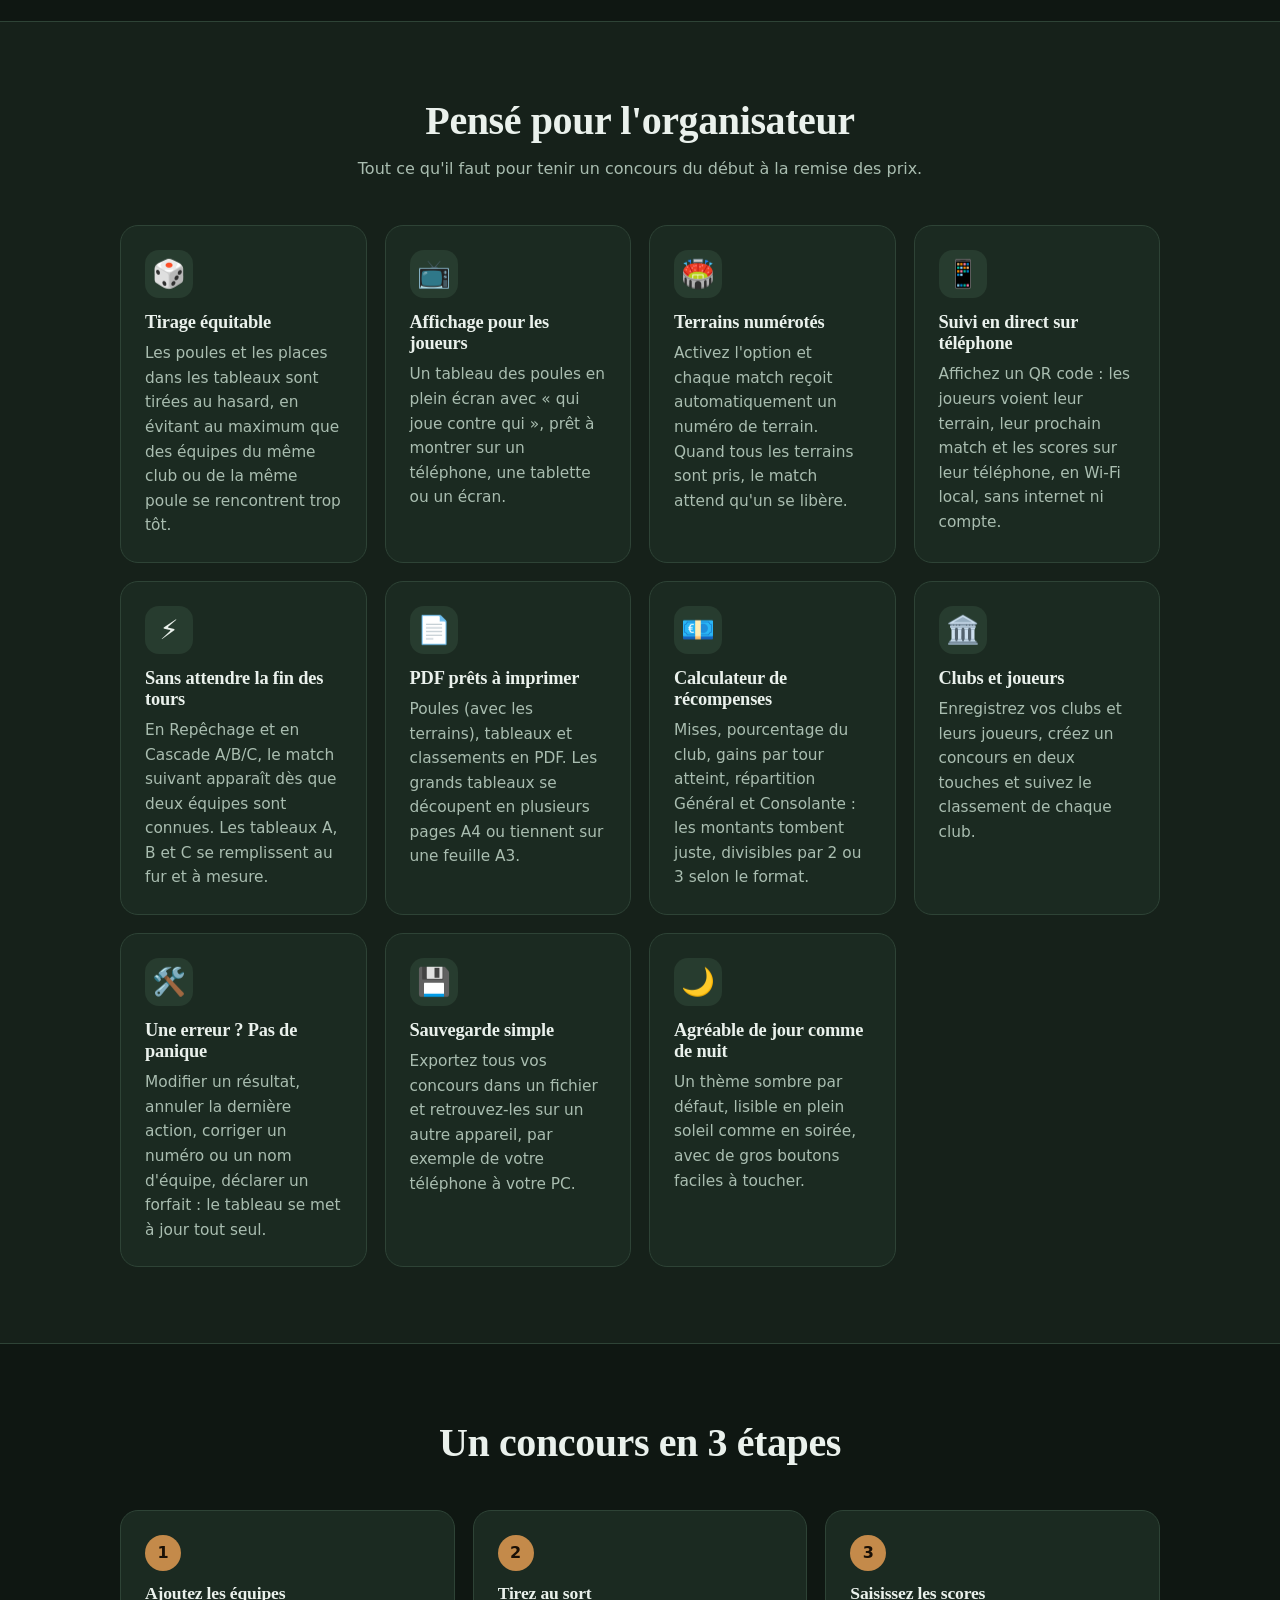
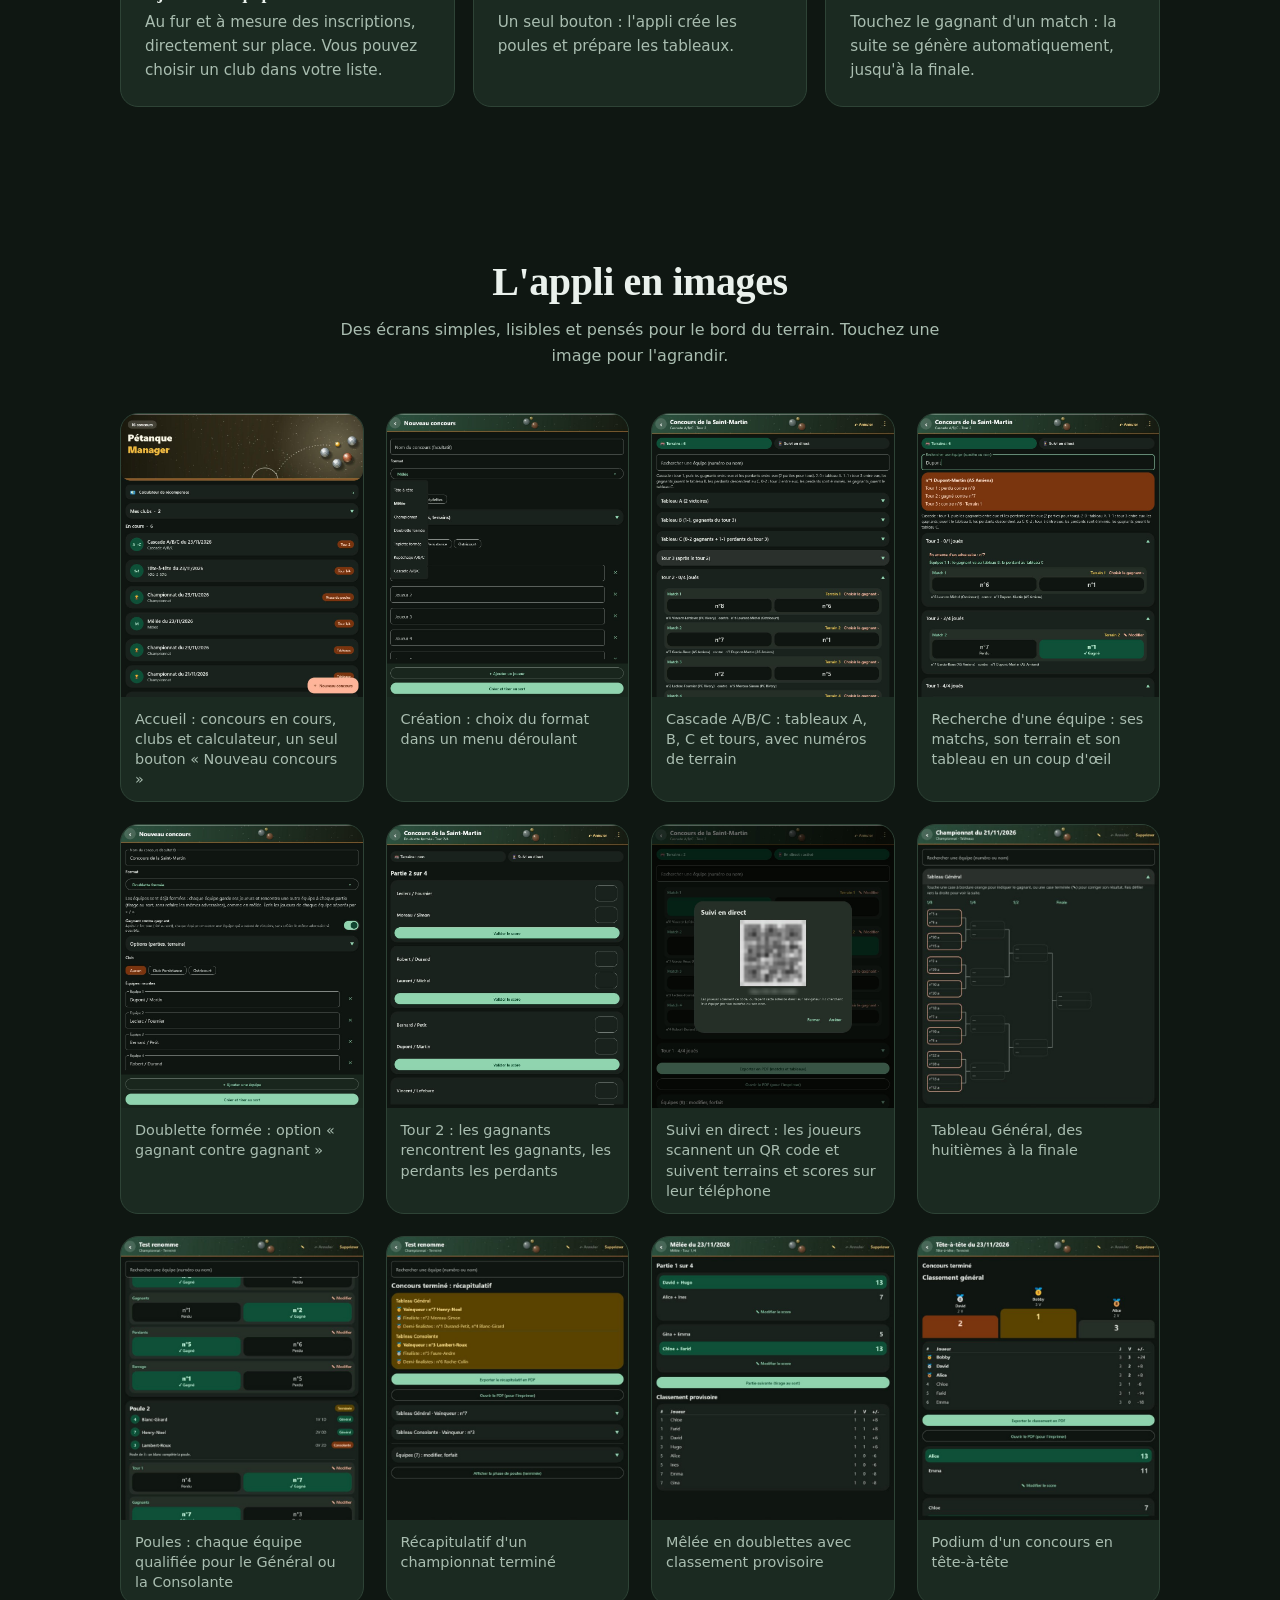
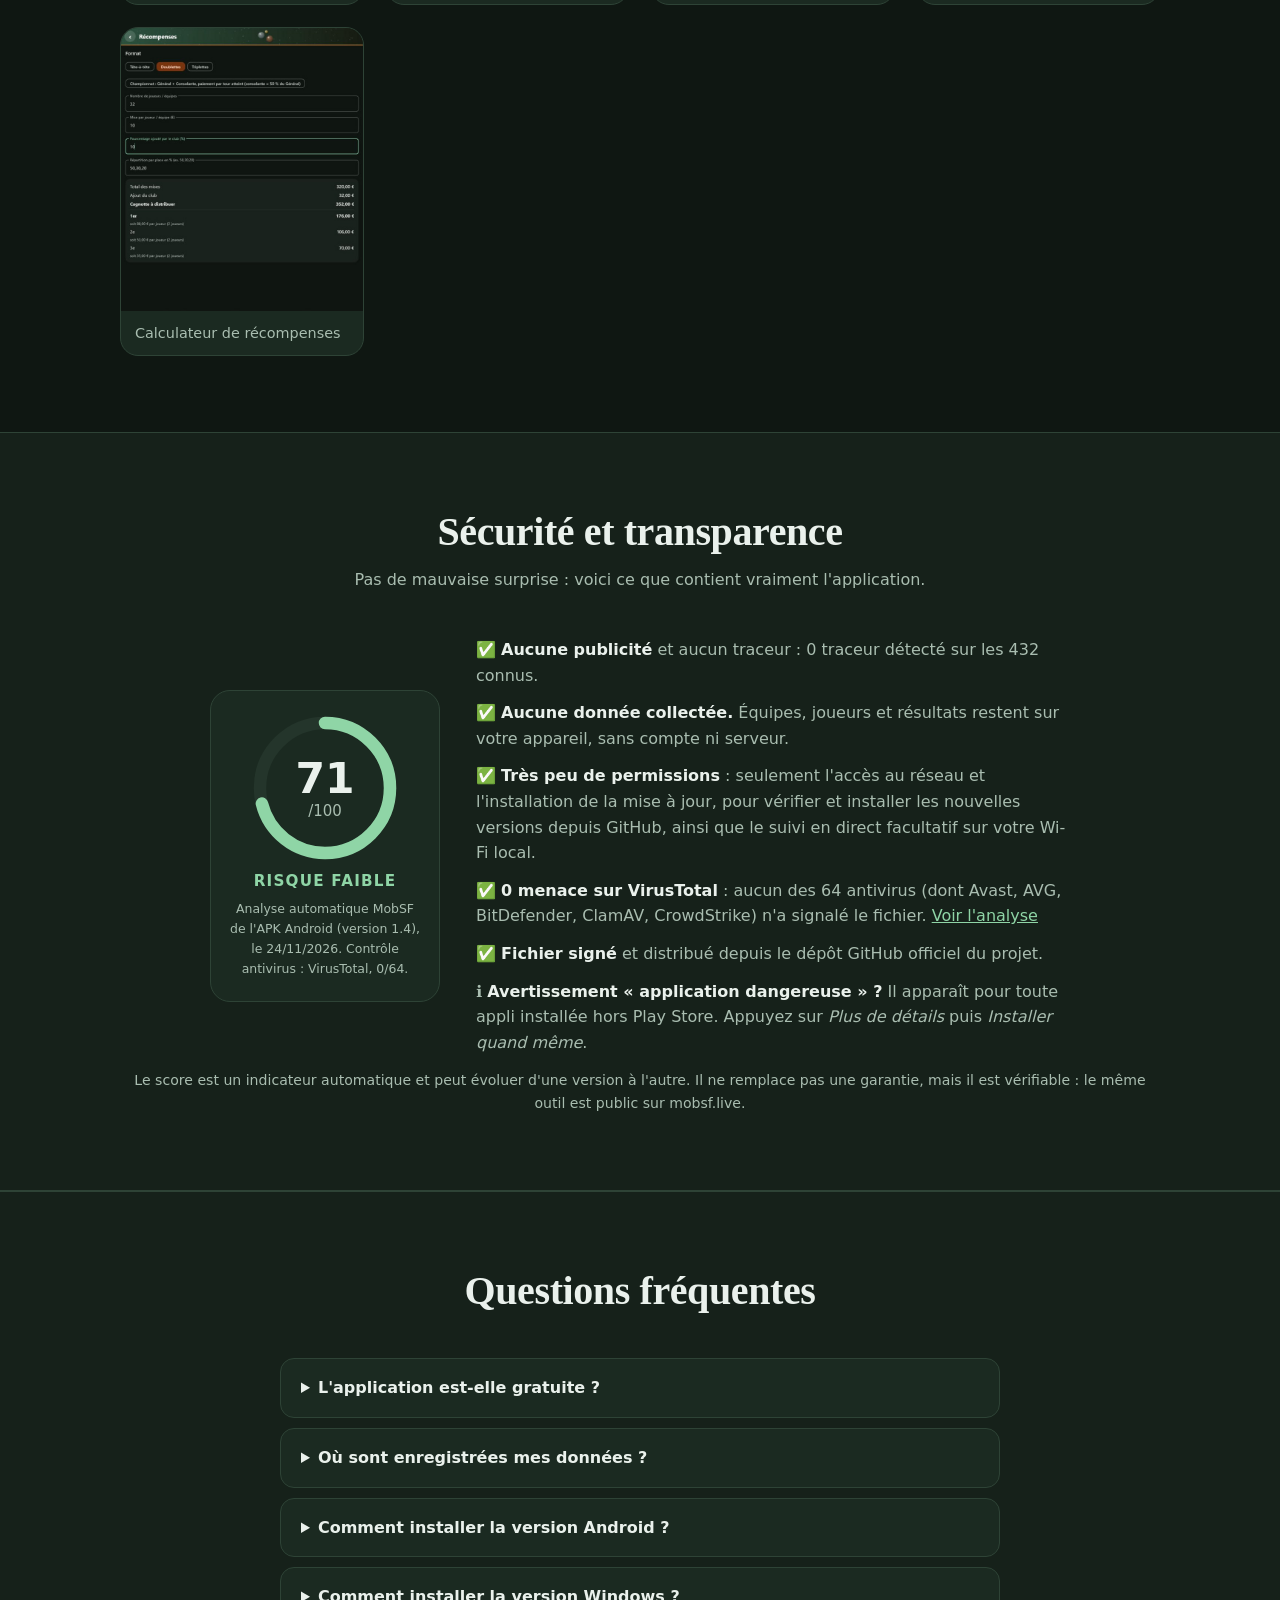
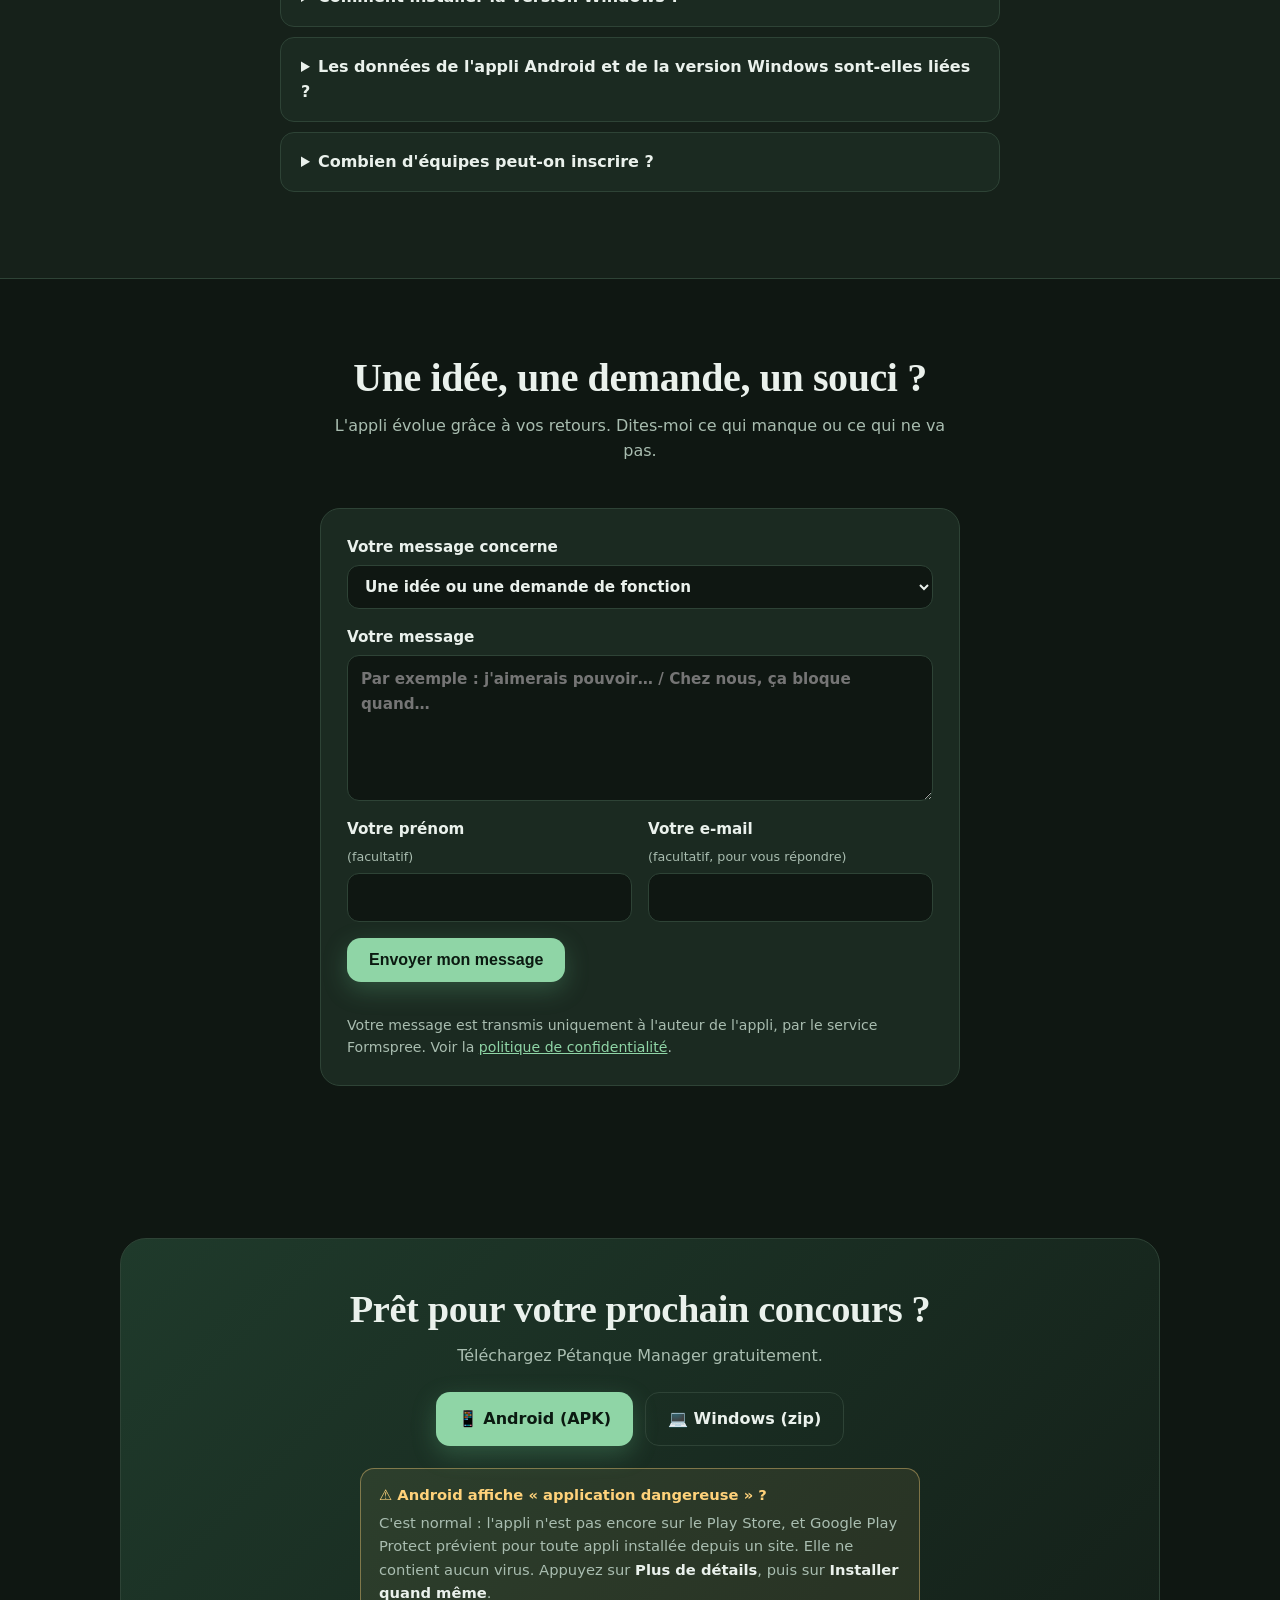
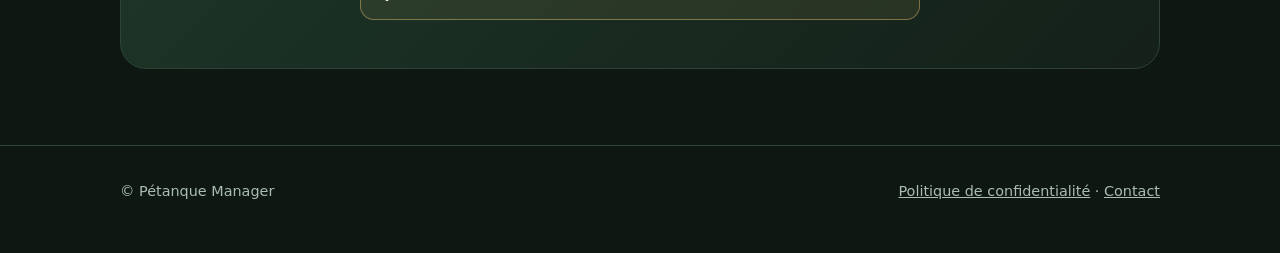
==== commit 96a942a8: "Add files via upload" ====
--- a/index.html
+++ b/index.html
@@ -78,7 +78,7 @@
       </div>
       <div class="format">
         <h3>Doublette / Triplette formée</h3><span class="tag">Équipes déjà formées</span>
-        <ul><li>Chaque équipe garde ses joueurs</li><li>Une nouvelle équipe adverse tirée au sort à chaque partie</li><li>Classement par équipe</li></ul>
+        <ul><li>Chaque équipe garde ses joueurs</li><li>Adversaire tiré au sort, ou option « gagnant contre gagnant »</li><li>Classement par équipe</li></ul>
       </div>
       <div class="format">
         <h3>Championnat de France</h3><span class="tag">Poules + tableaux</span>
@@ -106,6 +106,7 @@
       <div class="carte"><div class="ic">🎲</div><h3>Tirage équitable</h3><p>Les poules et les places dans les tableaux sont tirées au hasard, en évitant au maximum que des équipes du même club ou de la même poule se rencontrent trop tôt.</p></div>
       <div class="carte"><div class="ic">📺</div><h3>Affichage pour les joueurs</h3><p>Un tableau des poules en plein écran avec « qui joue contre qui », prêt à montrer sur un téléphone, une tablette ou un écran.</p></div>
       <div class="carte"><div class="ic">🏟️</div><h3>Terrains numérotés</h3><p>Activez l'option et chaque match reçoit automatiquement un numéro de terrain. Quand tous les terrains sont pris, le match attend qu'un se libère.</p></div>
+      <div class="carte"><div class="ic">📱</div><h3>Suivi en direct sur téléphone</h3><p>Affichez un QR code : les joueurs voient leur terrain, leur prochain match et les scores sur leur téléphone, en Wi-Fi local, sans internet ni compte.</p></div>
       <div class="carte"><div class="ic">⚡</div><h3>Sans attendre la fin des tours</h3><p>En Repêchage et en Cascade A/B/C, le match suivant apparaît dès que deux équipes sont connues. Les tableaux A, B et C se remplissent au fur et à mesure.</p></div>
       <div class="carte"><div class="ic">📄</div><h3>PDF prêts à imprimer</h3><p>Poules (avec les terrains), tableaux et classements en PDF. Les grands tableaux se découpent en plusieurs pages A4 ou tiennent sur une feuille A3.</p></div>
       <div class="carte"><div class="ic">💶</div><h3>Calculateur de récompenses</h3><p>Mises, pourcentage du club, gains par tour atteint, répartition Général et Consolante : les montants tombent juste, divisibles par 2 ou 3 selon le format.</p></div>
@@ -137,7 +138,13 @@
       <p>Des écrans simples, lisibles et pensés pour le bord du terrain. Touchez une image pour l'agrandir.</p>
     </div>
     <div class="galerie">
-      <a class="vue" data-vue href="captures/01-accueil.jpg" ><img src="captures/01-accueil.jpg" alt="Accueil : créer un concours, calculateur et concours rangés par catégories" loading="lazy" width="652" height="764"><span>Accueil : créer un concours, calculateur et concours rangés par catégories</span></a>
+      <a class="vue" data-vue href="captures/01-accueil.jpg?v=2" ><img src="captures/01-accueil.jpg?v=2" alt="Accueil : concours en cours, clubs et calculateur, un seul bouton « Nouveau concours »" loading="lazy" width="652" height="764"><span>Accueil : concours en cours, clubs et calculateur, un seul bouton « Nouveau concours »</span></a>
+      <a class="vue" data-vue href="captures/09-choix-du-format.jpg" ><img src="captures/09-choix-du-format.jpg" alt="Création : choix du format dans un menu déroulant" loading="lazy" width="652" height="764"><span>Création : choix du format dans un menu déroulant</span></a>
+      <a class="vue" data-vue href="captures/10-cascade-tour2.jpg" ><img src="captures/10-cascade-tour2.jpg" alt="Cascade A/B/C : tableaux A, B, C et tours, avec numéros de terrain" loading="lazy" width="652" height="764"><span>Cascade A/B/C : tableaux A, B, C et tours, avec numéros de terrain</span></a>
+      <a class="vue" data-vue href="captures/11-recherche-equipe.jpg" ><img src="captures/11-recherche-equipe.jpg" alt="Recherche d'une équipe : ses matchs, son terrain et son tableau en un coup d'œil" loading="lazy" width="652" height="764"><span>Recherche d'une équipe : ses matchs, son terrain et son tableau en un coup d'œil</span></a>
+      <a class="vue" data-vue href="captures/12-gagnant-contre-gagnant.jpg" ><img src="captures/12-gagnant-contre-gagnant.jpg" alt="Doublette formée : option « gagnant contre gagnant »" loading="lazy" width="652" height="764"><span>Doublette formée : option « gagnant contre gagnant »</span></a>
+      <a class="vue" data-vue href="captures/13-tour2-gagnants-contre-gagnants.jpg" ><img src="captures/13-tour2-gagnants-contre-gagnants.jpg" alt="Tour 2 : les gagnants rencontrent les gagnants, les perdants les perdants" loading="lazy" width="652" height="764"><span>Tour 2 : les gagnants rencontrent les gagnants, les perdants les perdants</span></a>
+      <a class="vue" data-vue href="captures/14-suivi-en-direct.jpg" ><img src="captures/14-suivi-en-direct.jpg" alt="Suivi en direct : les joueurs scannent un QR code et suivent terrains et scores sur leur téléphone" loading="lazy" width="652" height="764"><span>Suivi en direct : les joueurs scannent un QR code et suivent terrains et scores sur leur téléphone</span></a>
       <a class="vue" data-vue href="captures/02-tableau-general.jpg" ><img src="captures/02-tableau-general.jpg" alt="Tableau Général, des huitièmes à la finale" loading="lazy" width="652" height="764"><span>Tableau Général, des huitièmes à la finale</span></a>
       <a class="vue" data-vue href="captures/04-poules-qualifications.jpg" ><img src="captures/04-poules-qualifications.jpg" alt="Poules : chaque équipe qualifiée pour le Général ou la Consolante" loading="lazy" width="652" height="764"><span>Poules : chaque équipe qualifiée pour le Général ou la Consolante</span></a>
       <a class="vue" data-vue href="captures/03-recapitulatif-championnat.jpg" ><img src="captures/03-recapitulatif-championnat.jpg" alt="Récapitulatif d'un championnat terminé" loading="lazy" width="652" height="764"><span>Récapitulatif d'un championnat terminé</span></a>
@@ -163,13 +170,13 @@
           <text x="60" y="82" text-anchor="middle" font-size="12" fill="#a9bdb0">/100</text>
         </svg>
         <strong>Risque faible</strong>
-        <small>Analyse automatique MobSF de l'APK Android (version 1.2), le 23/11/2026. Contrôle antivirus : VirusTotal, 0/66.</small>
+        <small>Analyse automatique MobSF de l'APK Android (version 1.4), le 24/11/2026. Contrôle antivirus : VirusTotal, 0/64.</small>
       </div>
       <ul class="points">
         <li>✅ <b>Aucune publicité</b> et aucun traceur : 0 traceur détecté sur les 432 connus.</li>
         <li>✅ <b>Aucune donnée collectée.</b> Équipes, joueurs et résultats restent sur votre appareil, sans compte ni serveur.</li>
-        <li>✅ <b>Très peu de permissions</b> : seulement l'accès à Internet et l'installation de la mise à jour, pour vérifier et installer les nouvelles versions depuis GitHub.</li>
-        <li>✅ <b>0 menace sur VirusTotal</b> : aucun des 66 antivirus (dont Avast, AVG, BitDefender, ClamAV, CrowdStrike) n'a signalé le fichier. <a href="https://www.virustotal.com/gui/file/81af12481eb213a7fd498258c7e8c131874564e6308a5338b443fc4cdccc70e0" target="_blank" rel="noopener">Voir l'analyse</a></li>
+        <li>✅ <b>Très peu de permissions</b> : seulement l'accès au réseau et l'installation de la mise à jour, pour vérifier et installer les nouvelles versions depuis GitHub, ainsi que le suivi en direct facultatif sur votre Wi-Fi local.</li>
+        <li>✅ <b>0 menace sur VirusTotal</b> : aucun des 64 antivirus (dont Avast, AVG, BitDefender, ClamAV, CrowdStrike) n'a signalé le fichier. <a href="https://www.virustotal.com/gui/file/39dca14229b5887db18a28941961079b6b8d406ecf70c2a8ef87f4b7efe63617" target="_blank" rel="noopener">Voir l'analyse</a></li>
         <li>✅ <b>Fichier signé</b> et distribué depuis le dépôt GitHub officiel du projet.</li>
         <li>ℹ️ <b>Avertissement « application dangereuse » ?</b> Il apparaît pour toute appli installée hors Play Store. Appuyez sur <i>Plus de détails</i> puis <i>Installer quand même</i>.</li>
       </ul>
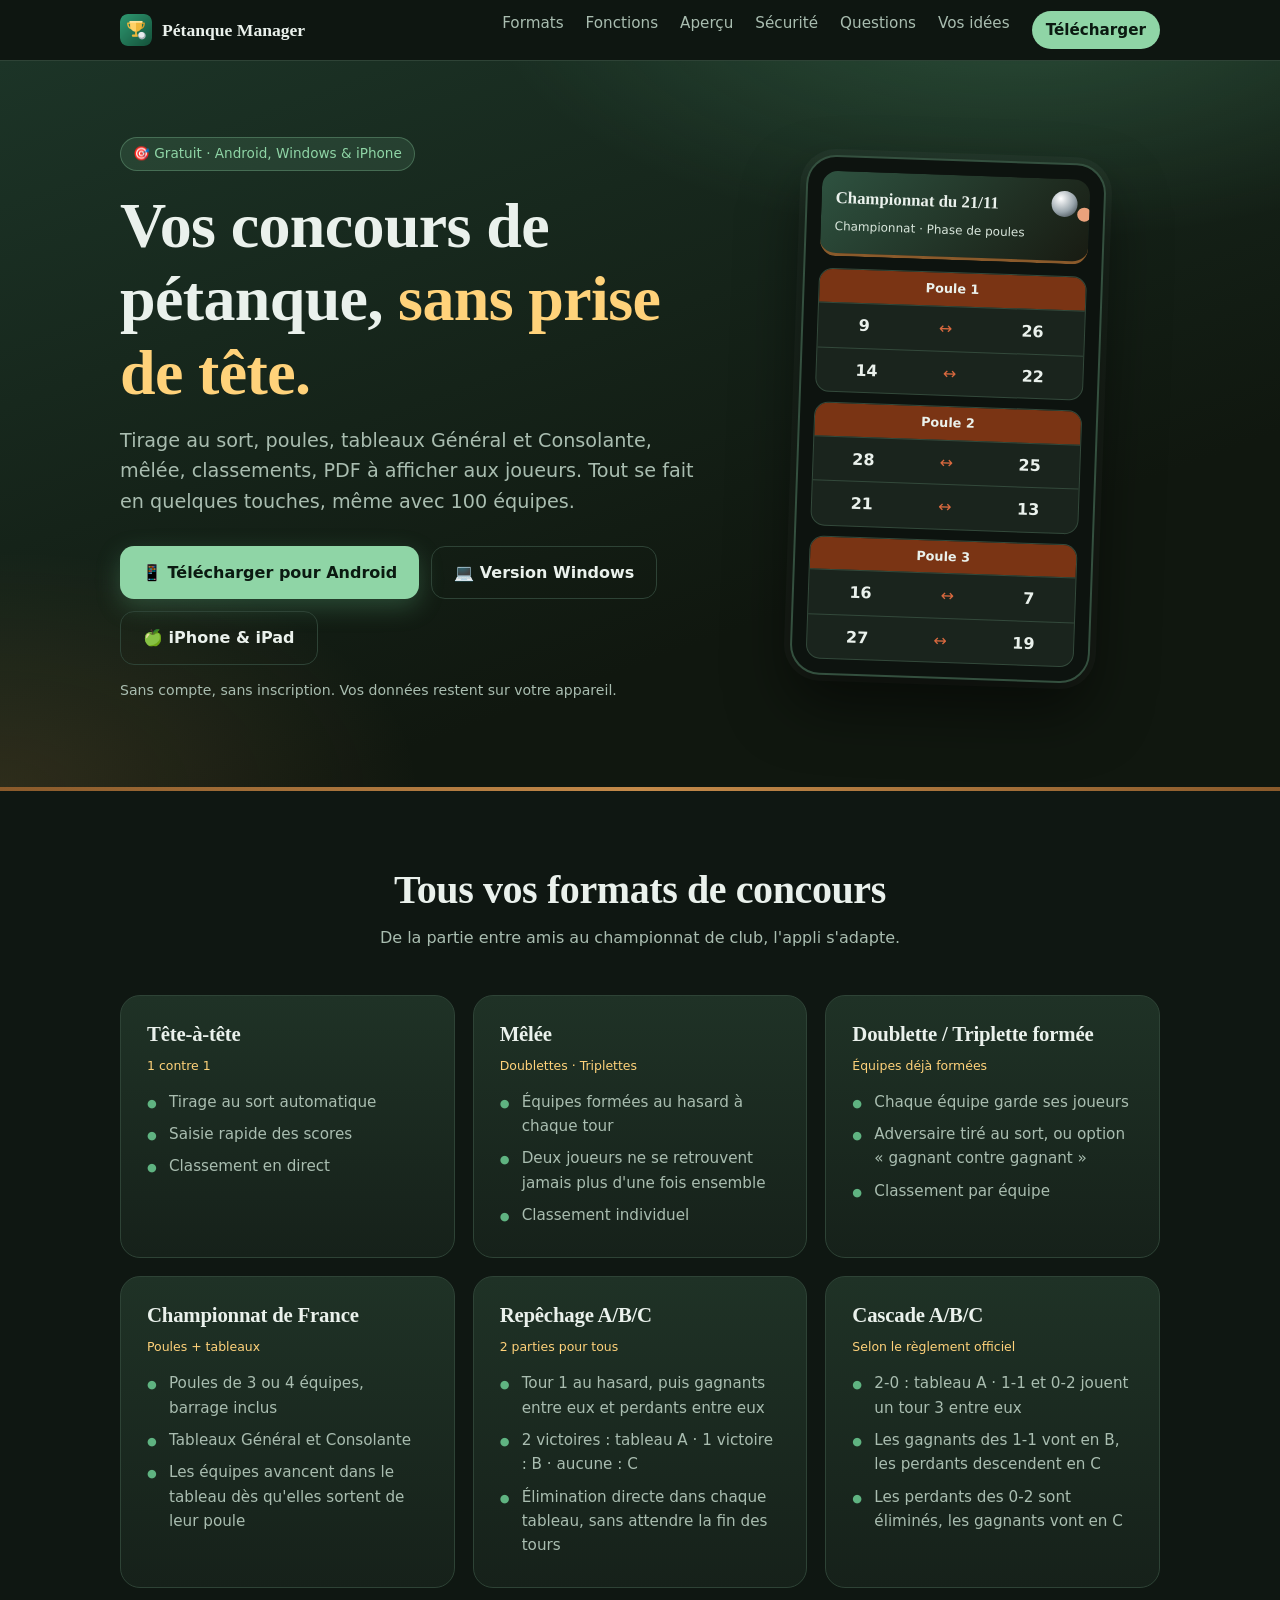
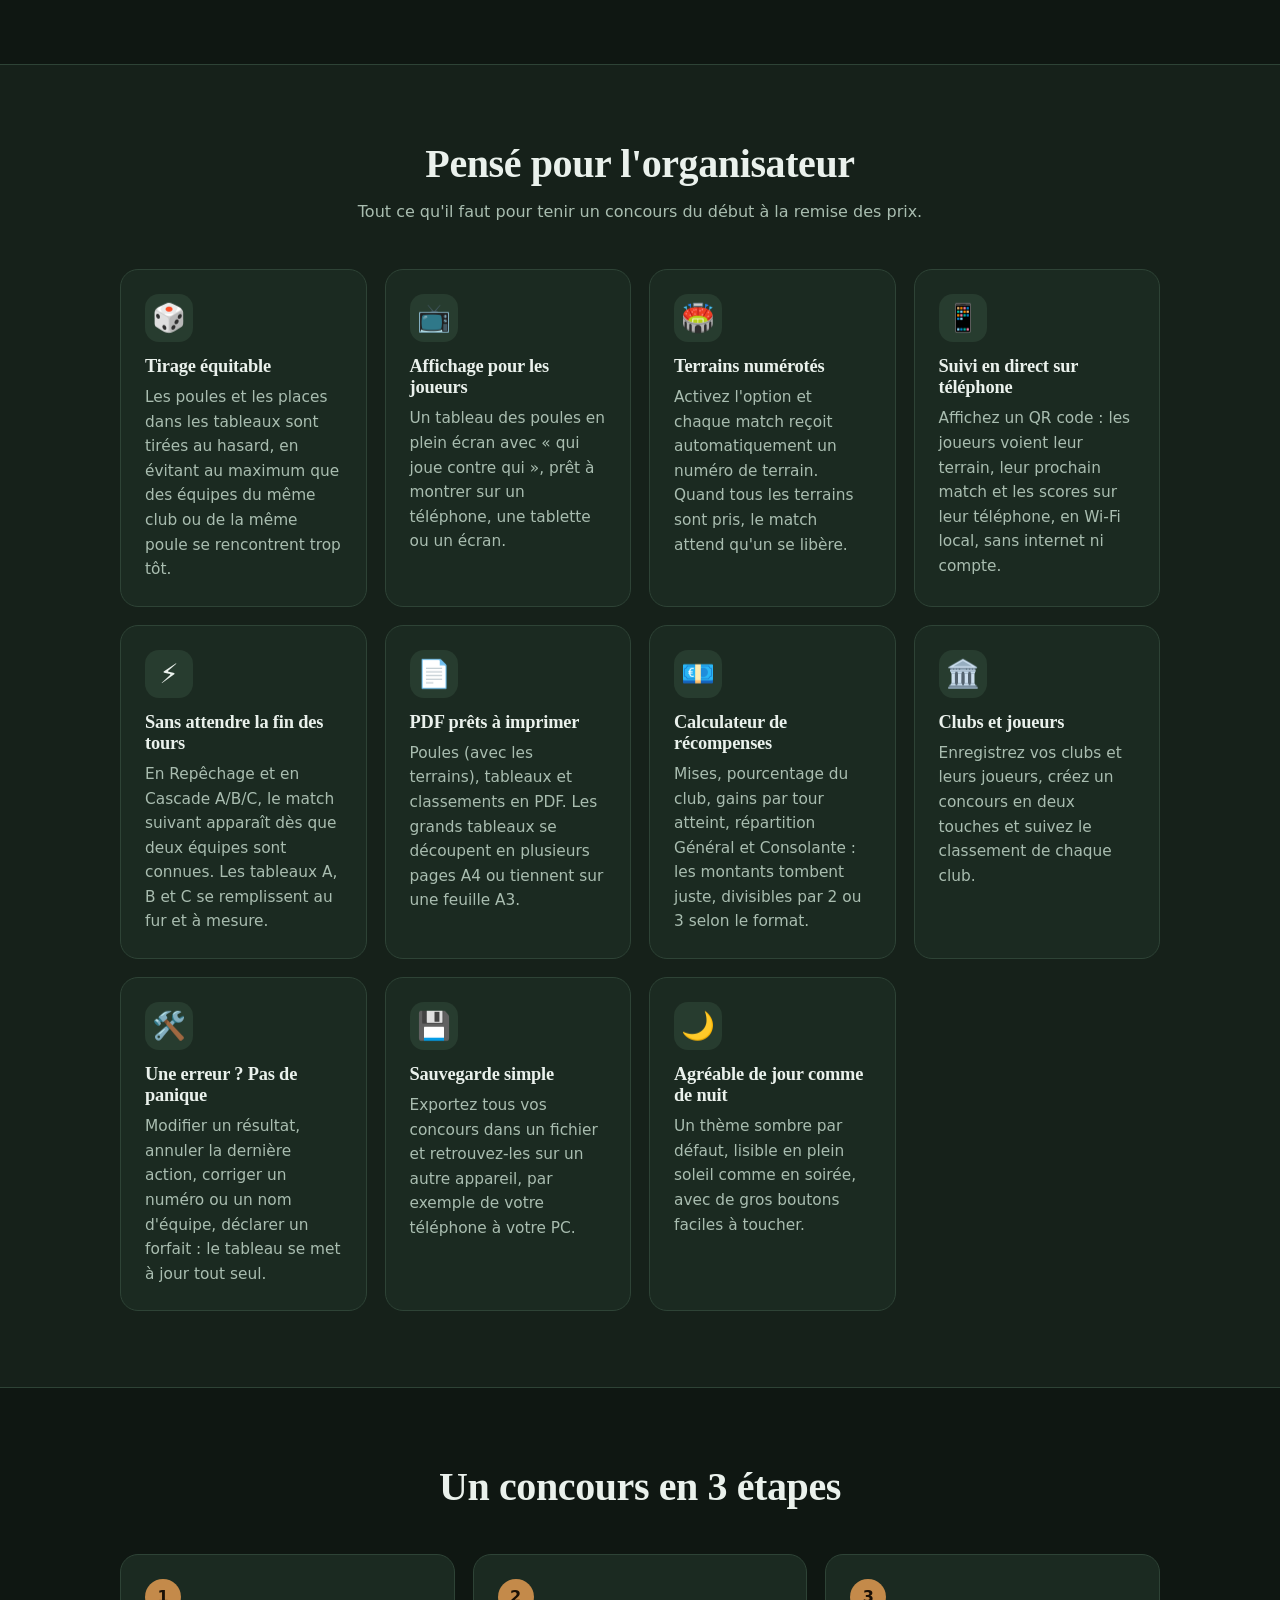
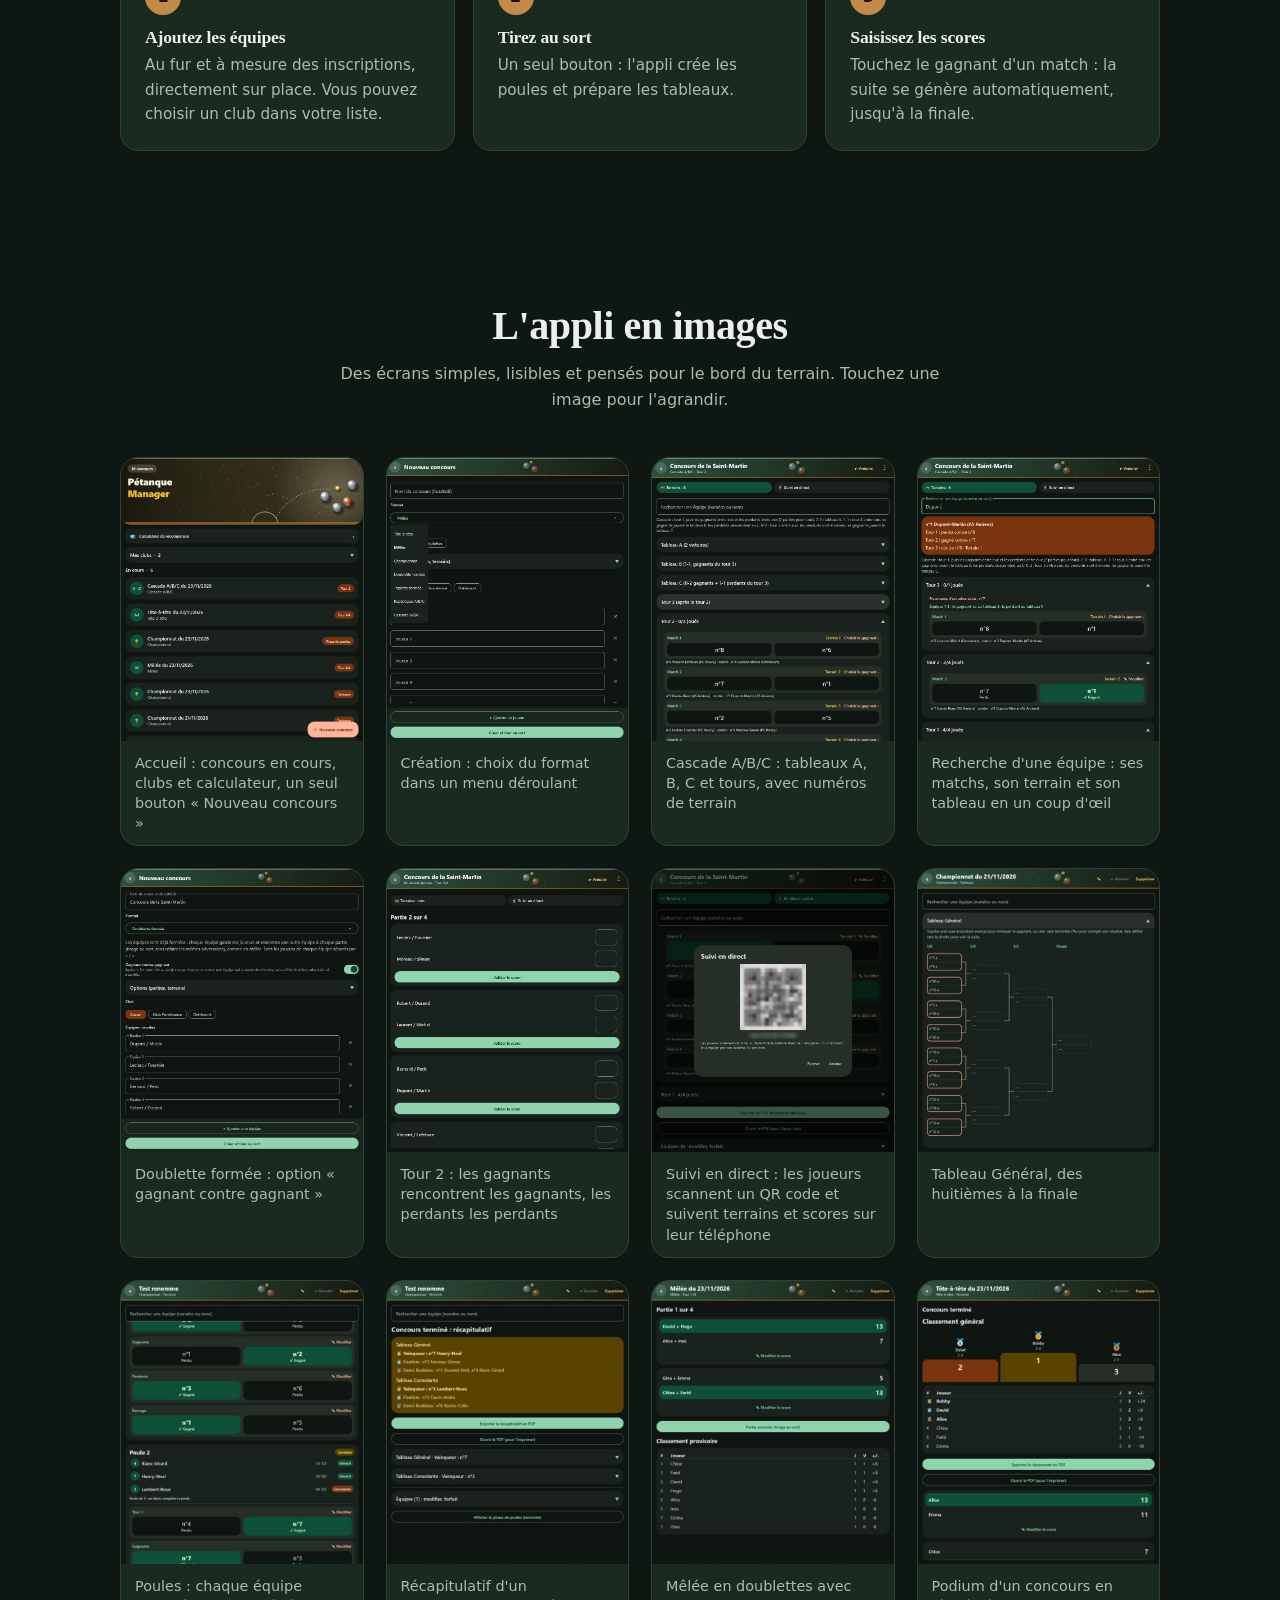
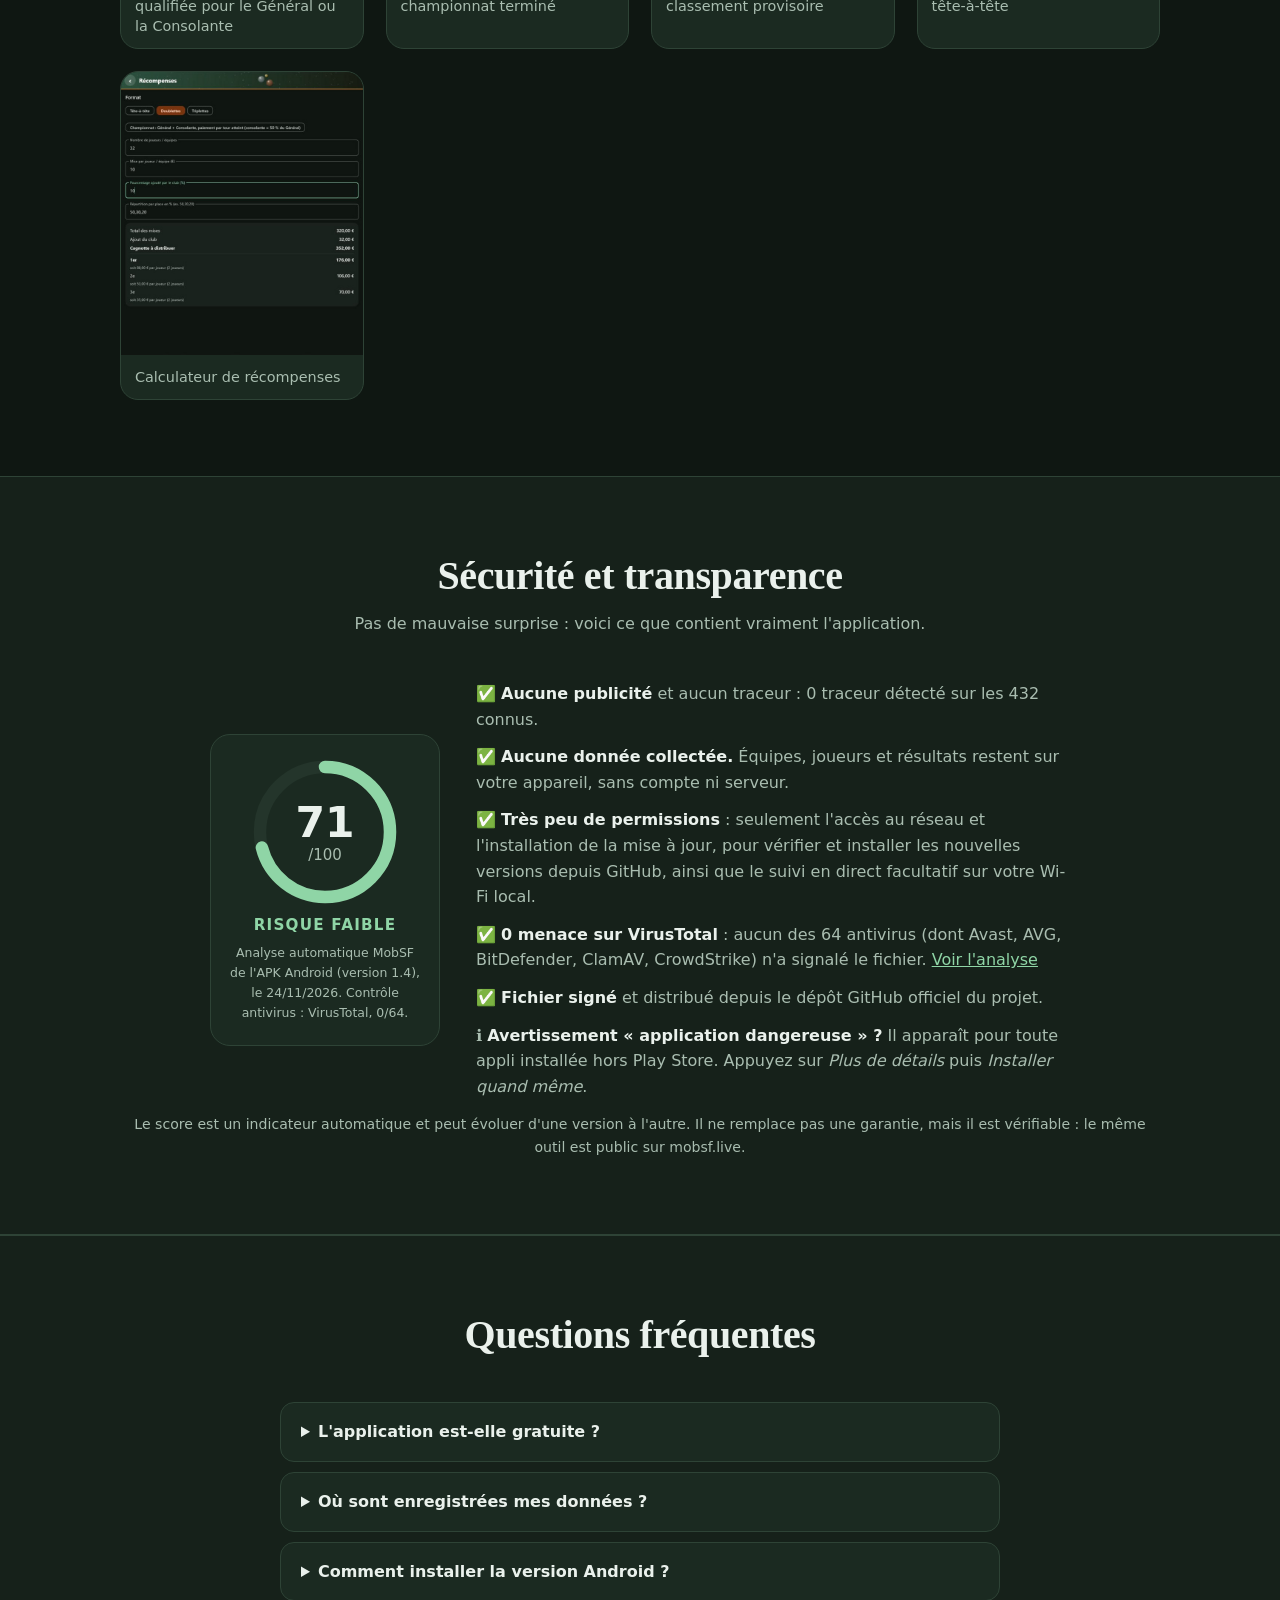
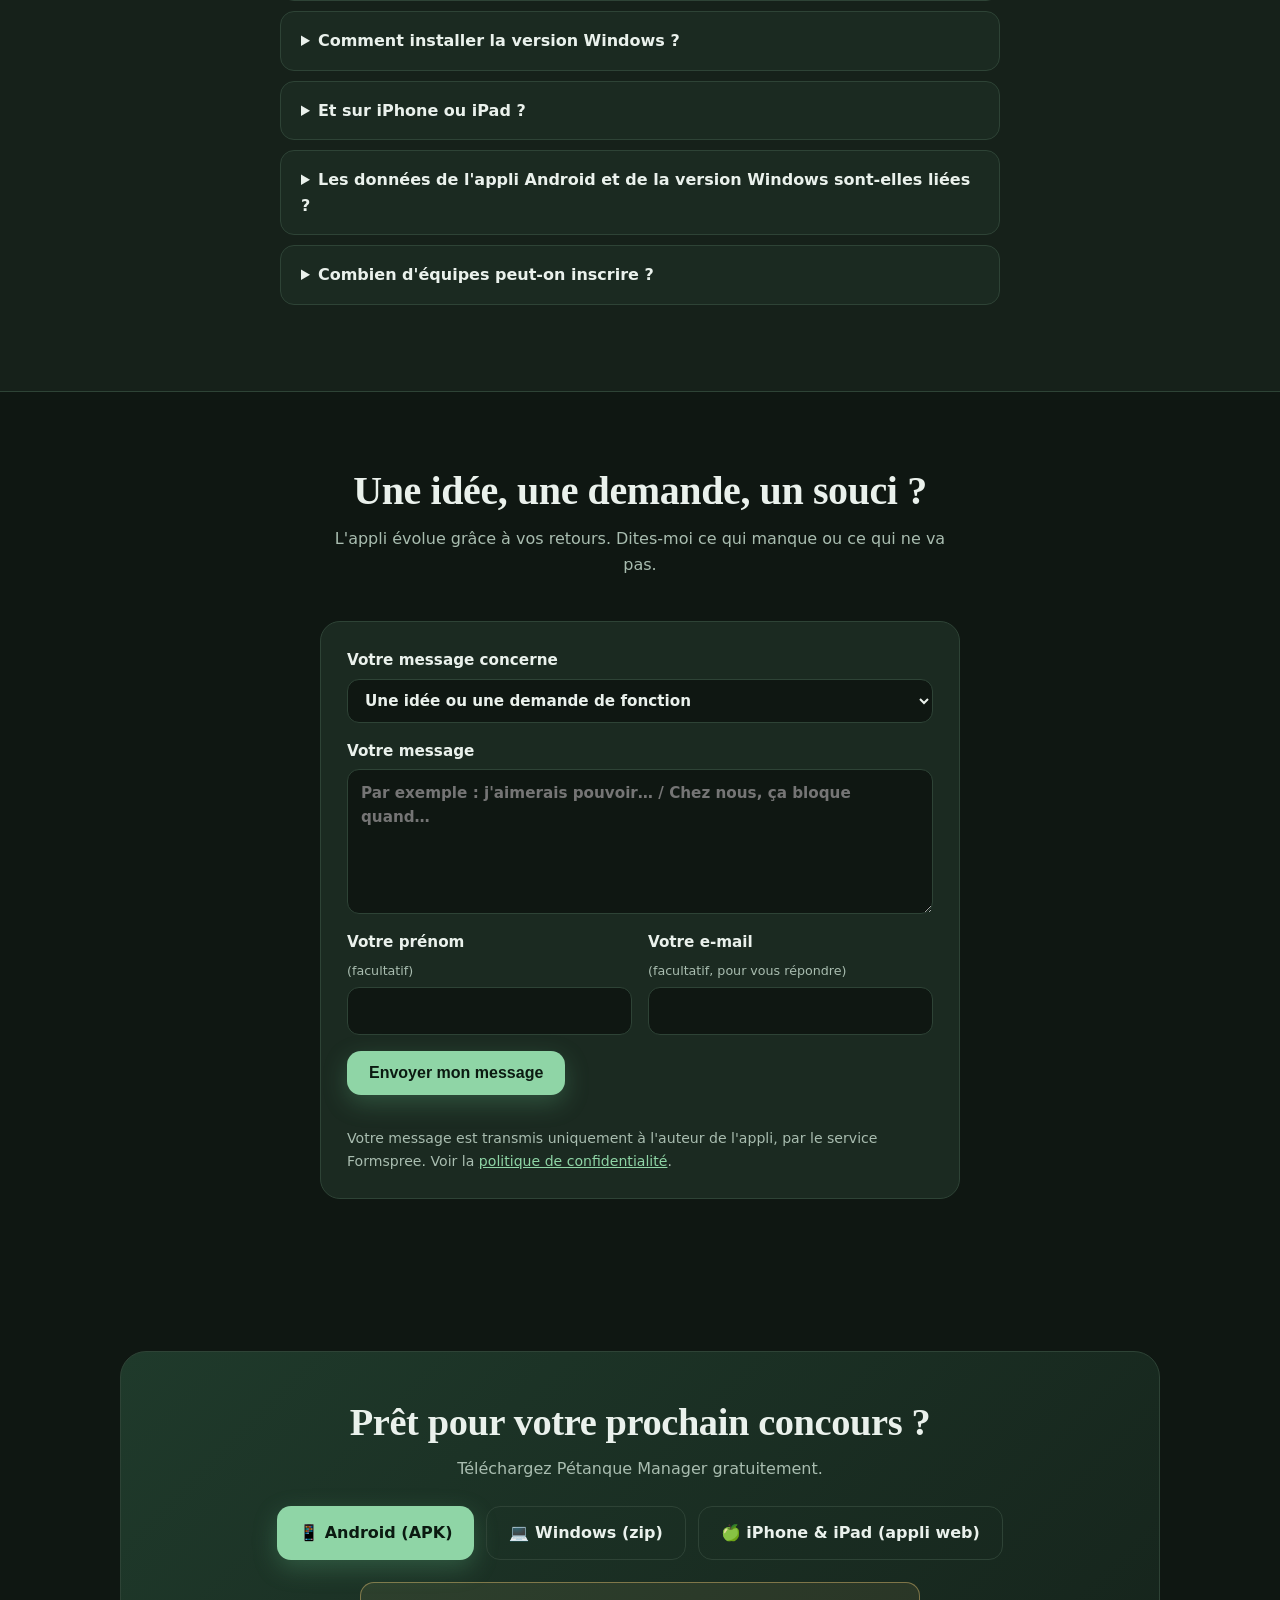
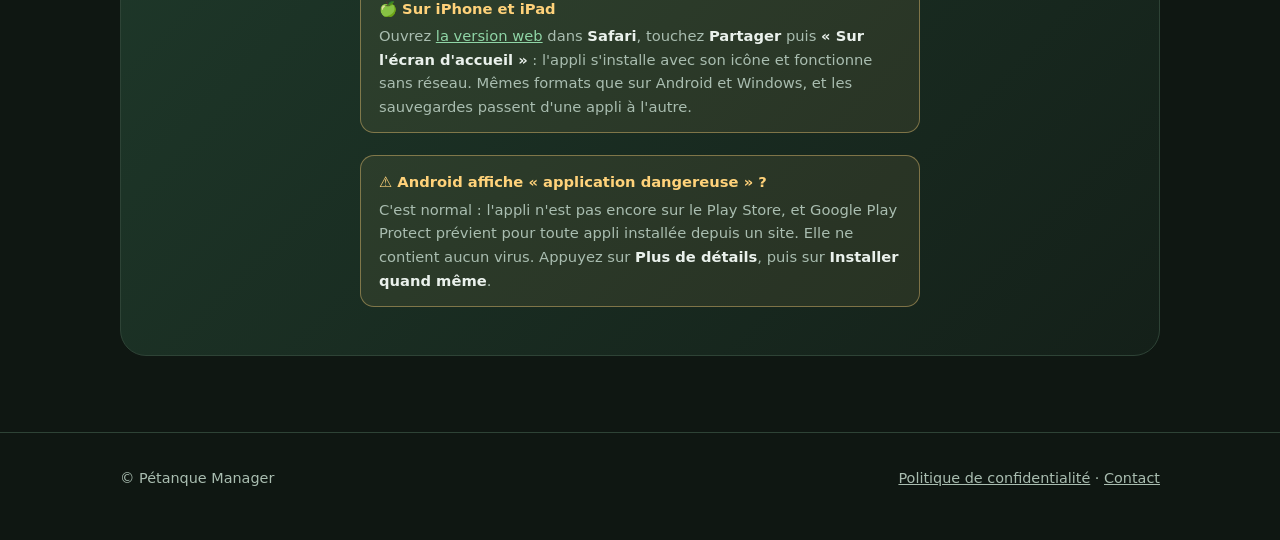
==== commit 84f61b72: "Add files via upload" ====
--- a/index.html
+++ b/index.html
@@ -5,7 +5,7 @@
 <meta name="google-site-verification" content="J-xca42-kBlqTT8mHOpHWezRtUbS0aot_ZyBeW7IbyI" />
 <meta name="viewport" content="width=device-width,initial-scale=1">
 <title>Pétanque Manager – L'appli pour organiser vos concours de pétanque</title>
-<meta name="description" content="Pétanque Manager organise vos concours de pétanque : tirage au sort, poules, tableaux Général et Consolante, repêchage et cascade A/B/C, mêlée, classements et PDF. Gratuit sur Android et Windows.">
+<meta name="description" content="Pétanque Manager organise vos concours de pétanque : tirage au sort, poules, tableaux Général et Consolante, repêchage et cascade A/B/C, mêlée, classements et PDF. Gratuit sur Android, Windows et iPhone.">
 <meta property="og:title" content="Pétanque Manager">
 <meta property="og:description" content="Tirage au sort, poules, tableaux, mêlée et classements : organisez vos concours de pétanque en quelques touches.">
 <meta property="og:type" content="website">
@@ -37,12 +37,13 @@
 <div class="hero">
   <div class="wrap">
     <div>
-      <span class="pastille">🎯 Gratuit · Android &amp; Windows</span>
+      <span class="pastille">🎯 Gratuit · Android, Windows &amp; iPhone</span>
       <h1>Vos concours de pétanque, <em>sans prise de tête.</em></h1>
       <p class="accroche">Tirage au sort, poules, tableaux Général et Consolante, mêlée, classements, PDF à afficher aux joueurs. Tout se fait en quelques touches, même avec 100 équipes.</p>
       <div class="boutons">
         <a class="btn btn-1" href="https://github.com/Rilleycorps/petanque-manager/releases/latest/download/PetanqueManager.apk">📱 Télécharger pour Android</a>
         <a class="btn btn-2" href="https://github.com/Rilleycorps/petanque-manager/releases/latest/download/PetanqueManager-windows.zip">💻 Version Windows</a>
+        <a class="btn btn-2" href="app/">🍏 iPhone &amp; iPad</a>
       </div>
       <p class="petit">Sans compte, sans inscription. Vos données restent sur votre appareil.</p>
     </div>
@@ -196,8 +197,10 @@
       <p>Téléchargez le fichier APK, ouvrez-le, puis autorisez l'installation depuis cette source si Android vous le demande. Si un avertissement « application dangereuse » apparaît, appuyez sur « Plus de détails » puis « Installer quand même » : c'est le message habituel de Google Play Protect pour une appli hors Play Store. Une version sur Google Play est prévue.</p></details>
     <details><summary>Comment installer la version Windows ?</summary>
       <p>Téléchargez le fichier zip, décompressez-le où vous voulez (Bureau, Documents, clé USB), puis double-cliquez sur PetanqueManager.exe. Aucune installation n'est nécessaire. Évitez le dossier « Program Files ».</p></details>
+    <details><summary>Et sur iPhone ou iPad ?</summary>
+      <p>Ouvrez <a href="app/">la version web</a> dans Safari, touchez « Partager » puis « Sur l'écran d'accueil ». Elle s'installe avec son icône, s'ouvre en plein écran et fonctionne sans réseau, avec les mêmes formats et les mêmes règles. Elle marche aussi sur Android et sur ordinateur, dans le navigateur.</p></details>
     <details><summary>Les données de l'appli Android et de la version Windows sont-elles liées ?</summary>
-      <p>Non, elles sont indépendantes. Pour passer d'un appareil à l'autre, exportez un fichier de sauvegarde puis importez-le.</p></details>
+      <p>Non, elles sont indépendantes. Pour passer d'un appareil à l'autre, exportez un fichier de sauvegarde puis importez-le : le même fichier fonctionne dans les versions Android, Windows et iPhone (web).</p></details>
     <details><summary>Combien d'équipes peut-on inscrire ?</summary>
       <p>Il n'y a pas de limite fixe : l'appli gère sans problème des concours de plus de 100 équipes. Il faut au moins 3 équipes pour un championnat, et 8 pour un repêchage ou une cascade A/B/C.</p></details>
   </div>
@@ -241,6 +244,11 @@
       <div class="boutons">
         <a class="btn btn-1" href="https://github.com/Rilleycorps/petanque-manager/releases/latest/download/PetanqueManager.apk">📱 Android (APK)</a>
         <a class="btn btn-2" href="https://github.com/Rilleycorps/petanque-manager/releases/latest/download/PetanqueManager-windows.zip">💻 Windows (zip)</a>
+        <a class="btn btn-2" href="app/">🍏 iPhone &amp; iPad (appli web)</a>
+      </div>
+      <div class="aide-android">
+        <strong>🍏 Sur iPhone et iPad</strong>
+        <p>Ouvrez <a href="app/">la version web</a> dans <b>Safari</b>, touchez <b>Partager</b> puis <b>« Sur l'écran d'accueil »</b> : l'appli s'installe avec son icône et fonctionne sans réseau. Mêmes formats que sur Android et Windows, et les sauvegardes passent d'une appli à l'autre.</p>
       </div>
       <div class="aide-android">
         <strong>⚠️ Android affiche « application dangereuse » ?</strong>
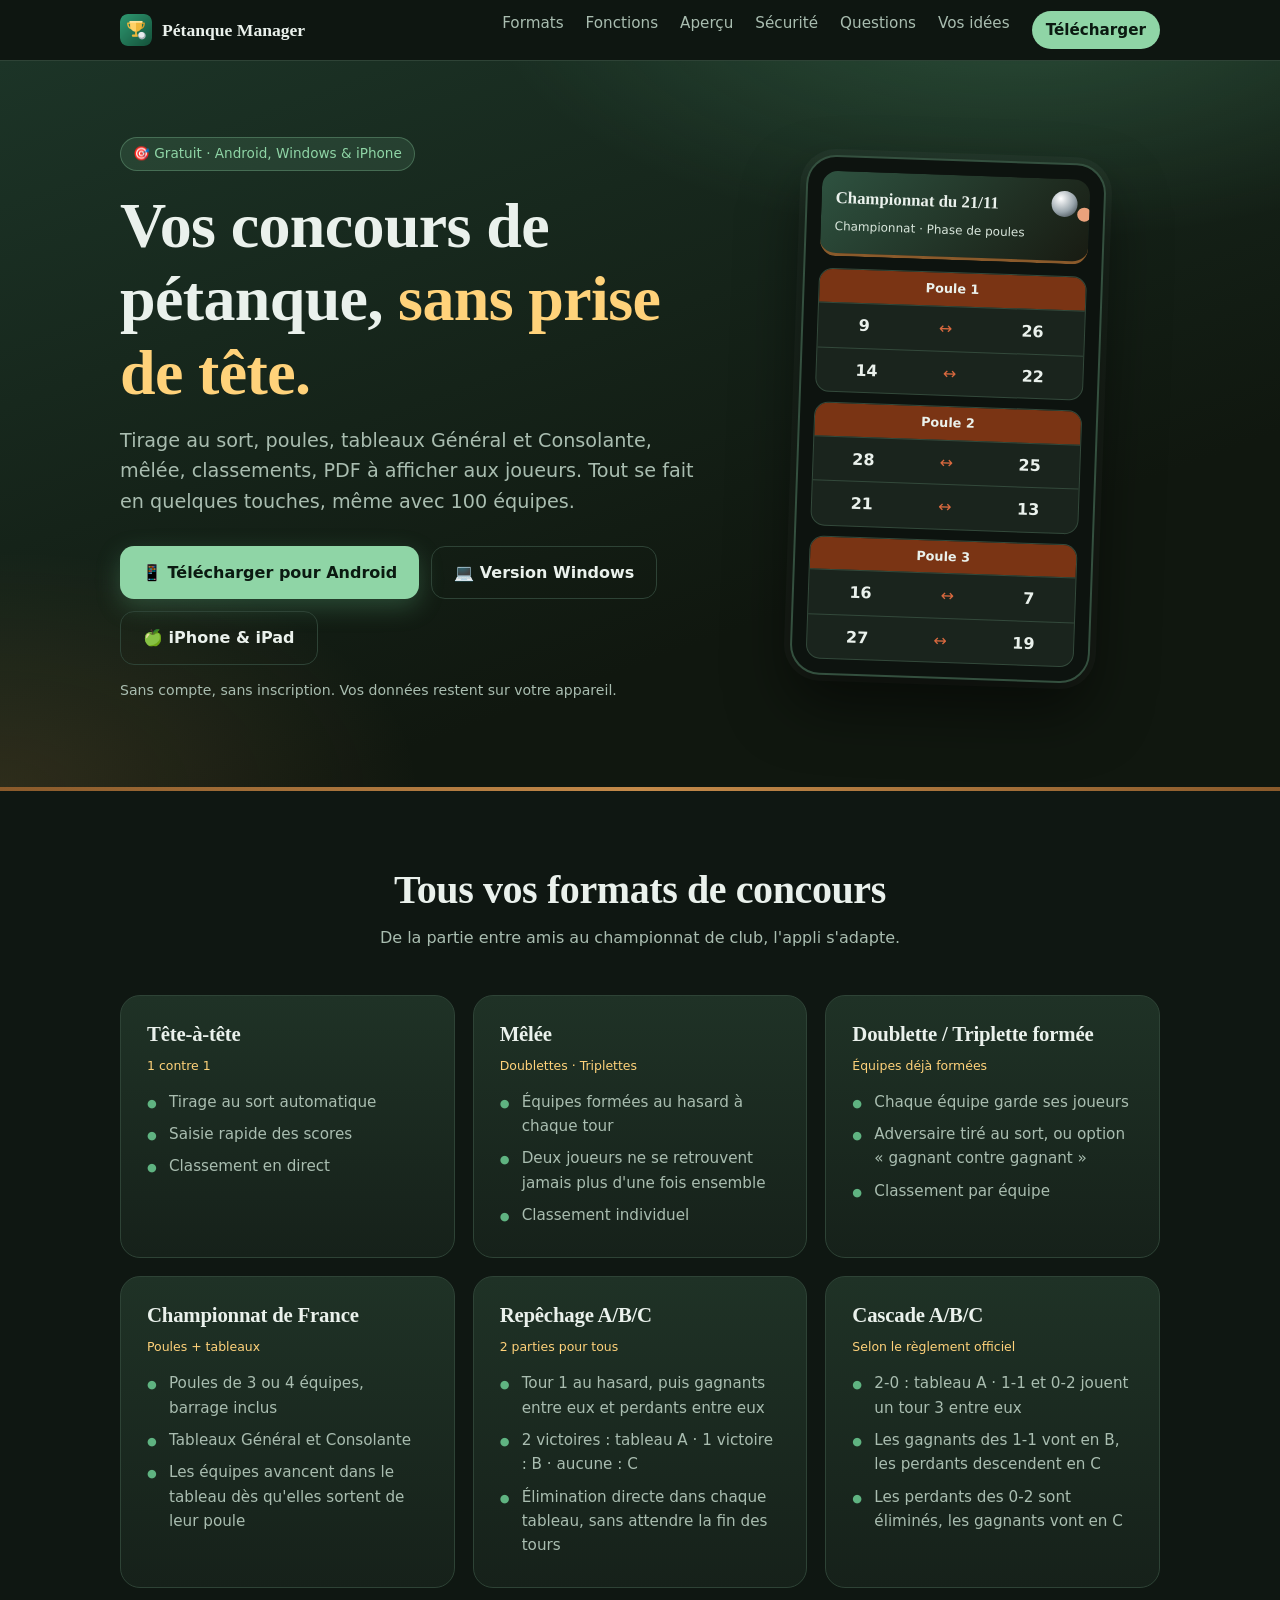
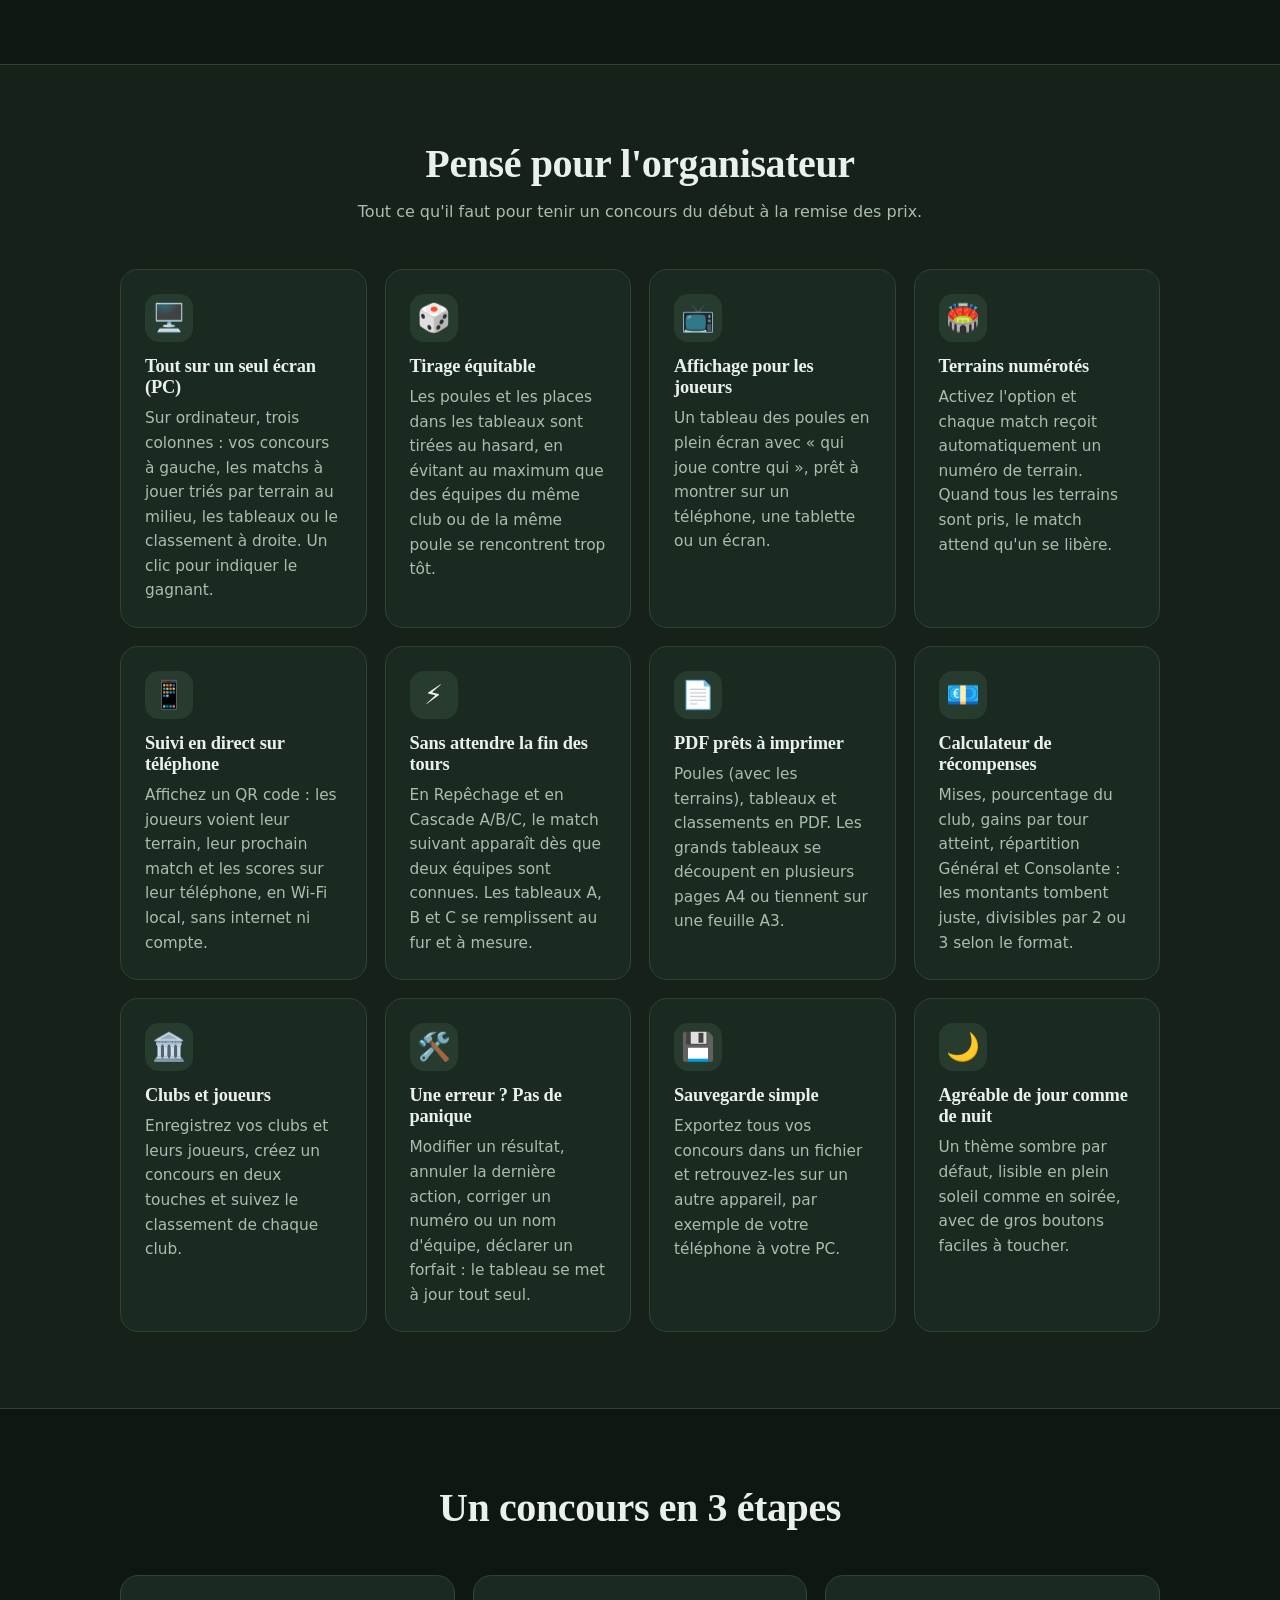
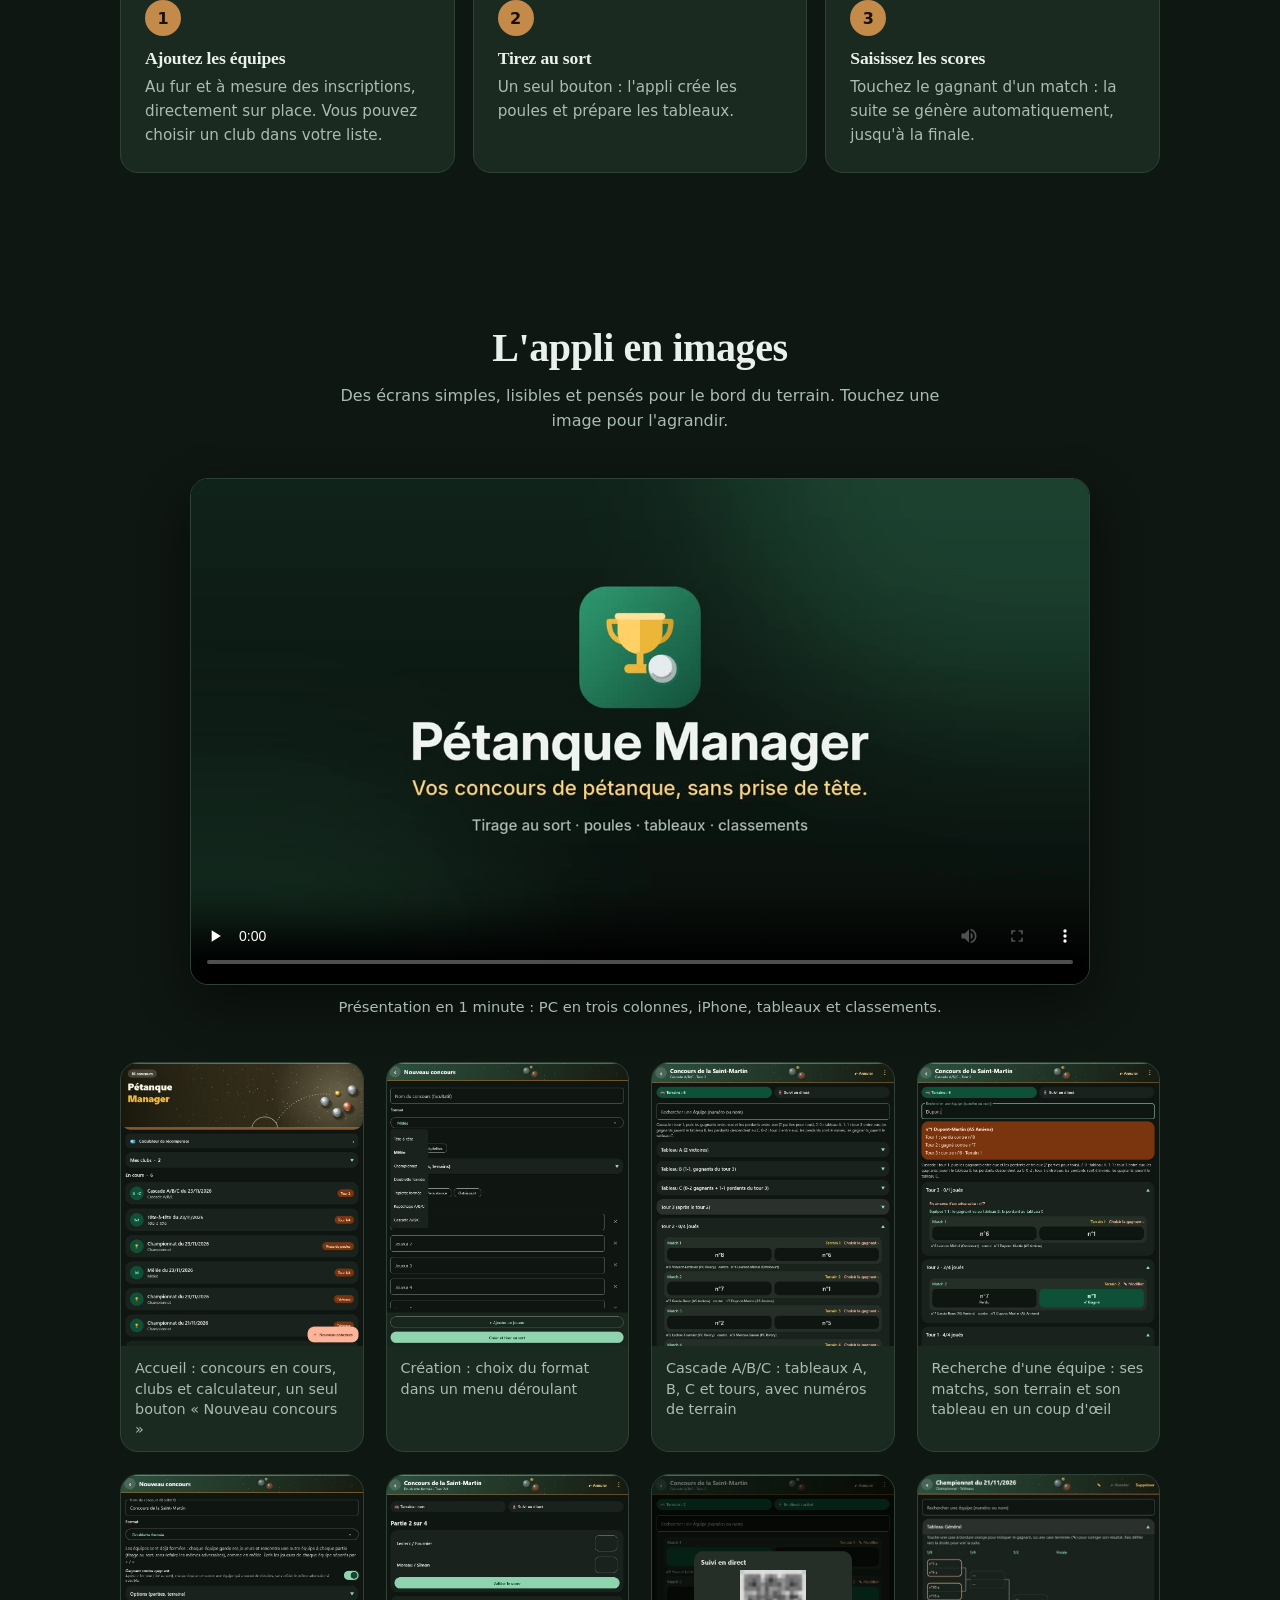
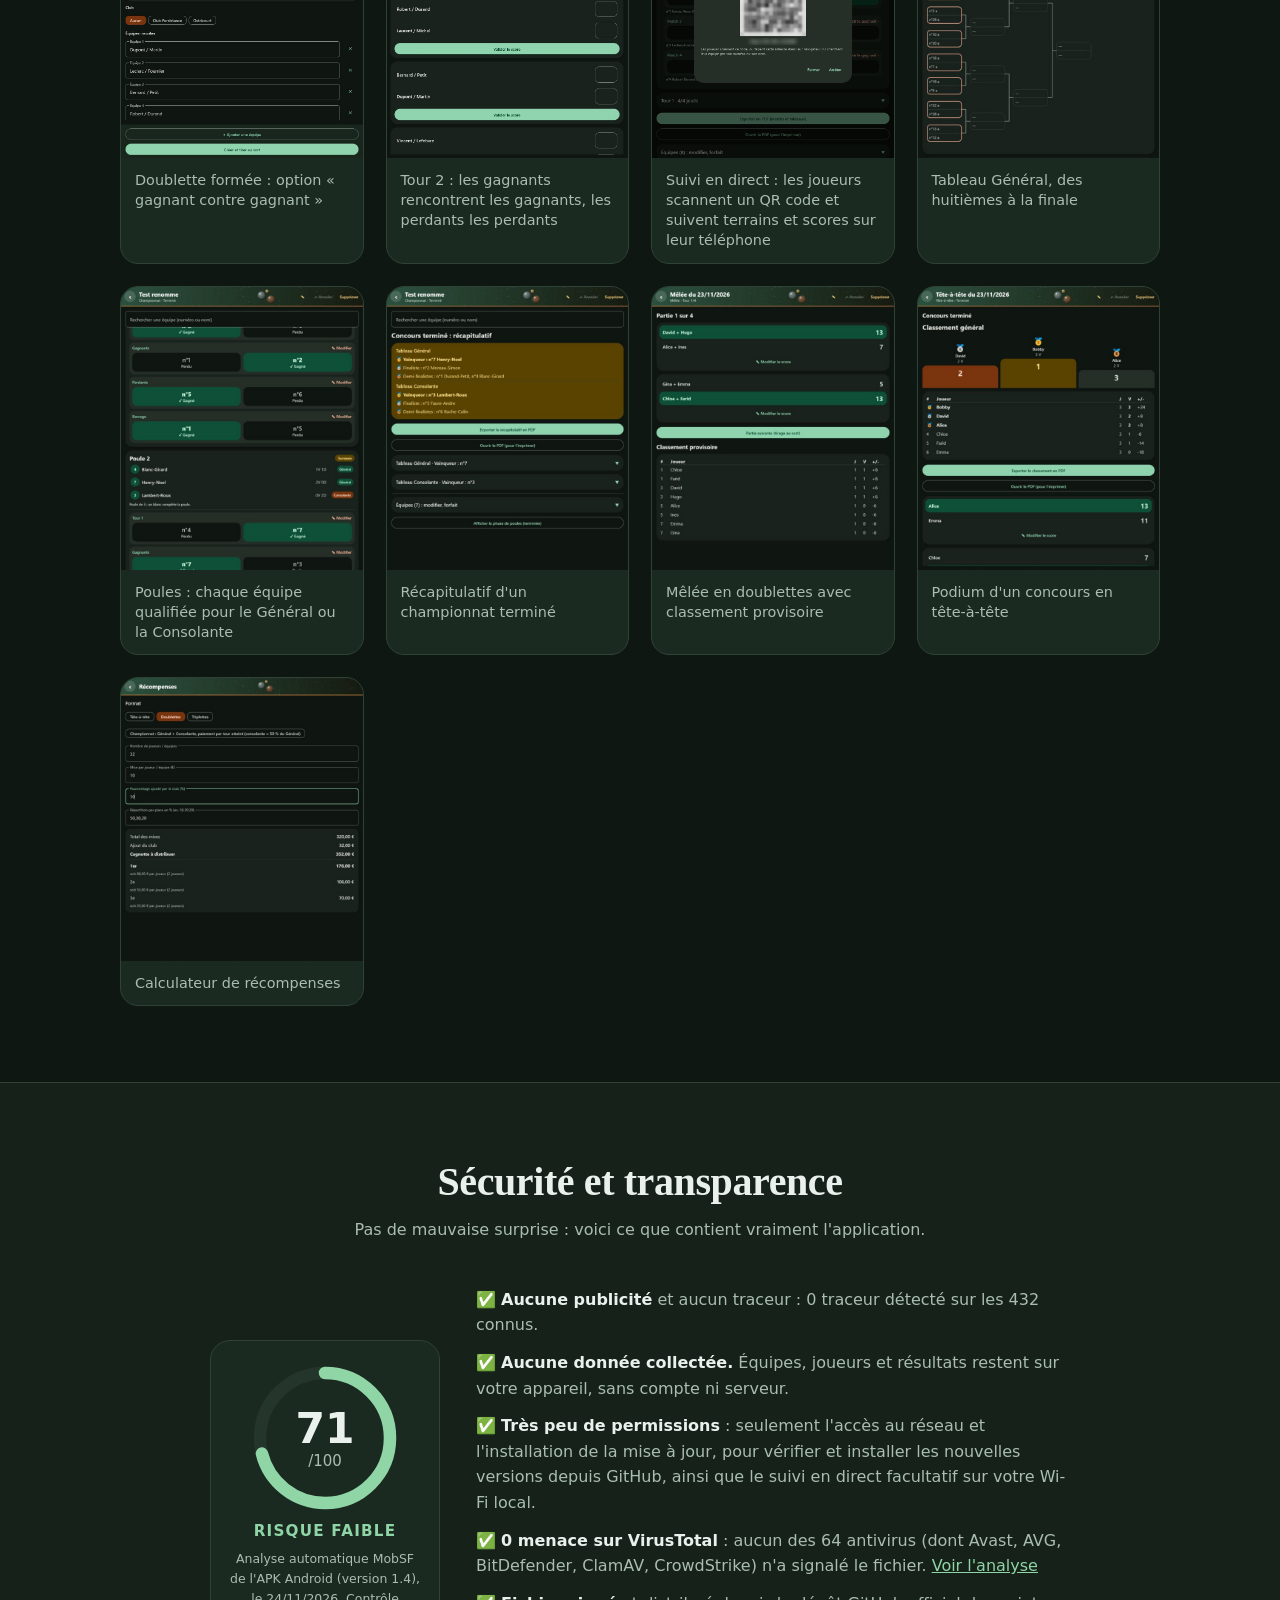
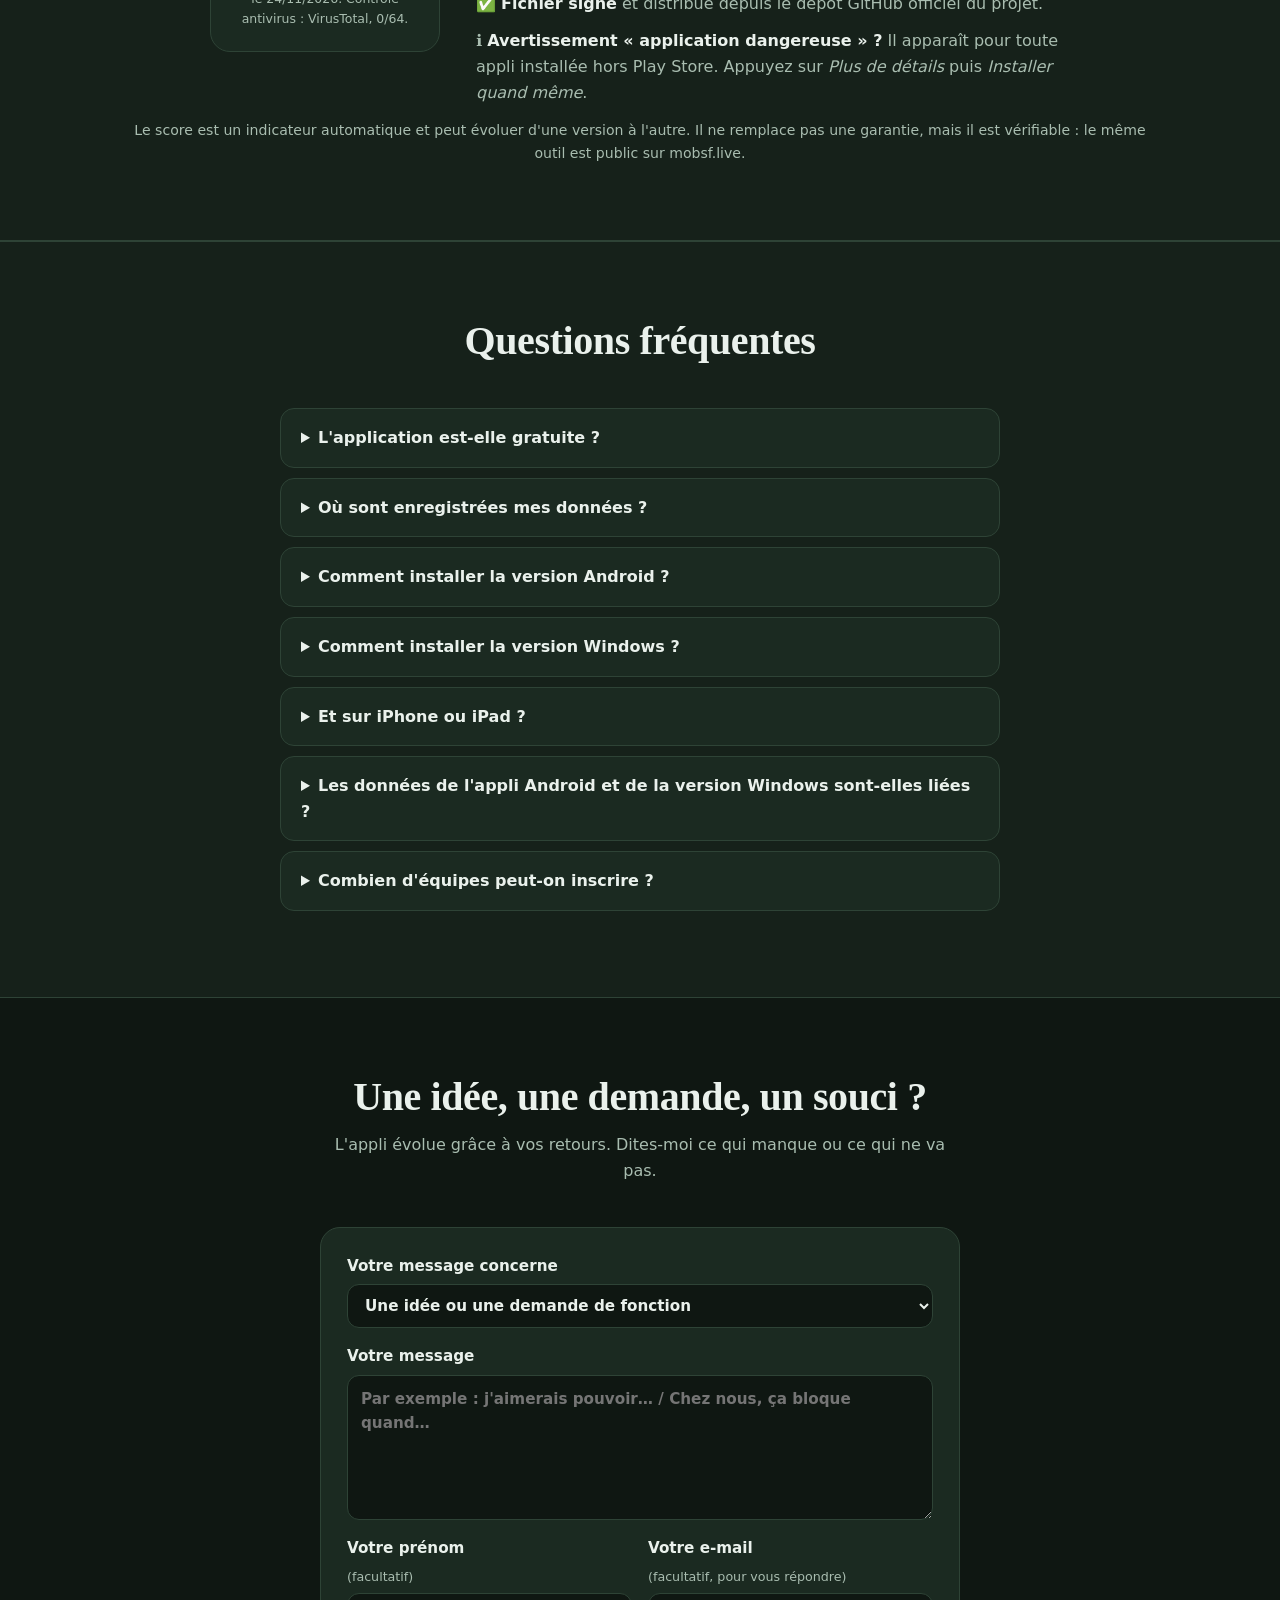
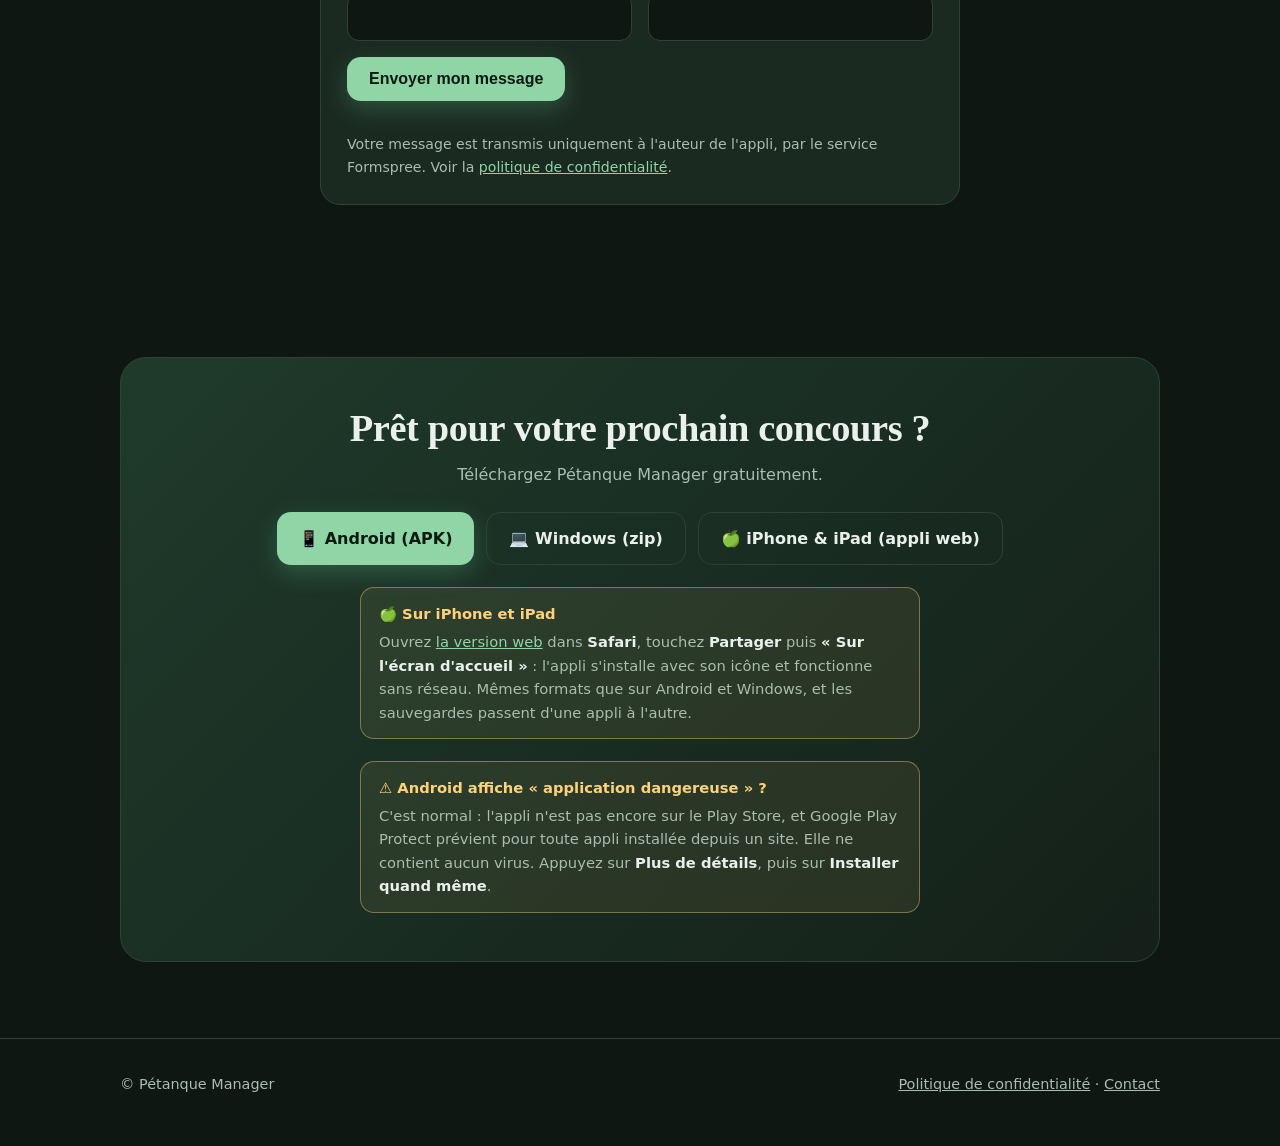
==== commit bfe1b0f1: "Add files via upload" ====
--- a/index.html
+++ b/index.html
@@ -15,7 +15,7 @@
 <meta name="twitter:card" content="summary">
 <link rel="canonical" href="https://rilleycorps.github.io/Petanque-Manager/">
 <link rel="icon" href="favicon.png">
-<link rel="stylesheet" href="style.css?v=13">
+<link rel="stylesheet" href="style.css?v=14">
 </head>
 <body>
 
@@ -104,6 +104,7 @@
       <p>Tout ce qu'il faut pour tenir un concours du début à la remise des prix.</p>
     </div>
     <div class="grille">
+      <div class="carte"><div class="ic">🖥️</div><h3>Tout sur un seul écran (PC)</h3><p>Sur ordinateur, trois colonnes : vos concours à gauche, les matchs à jouer triés par terrain au milieu, les tableaux ou le classement à droite. Un clic pour indiquer le gagnant.</p></div>
       <div class="carte"><div class="ic">🎲</div><h3>Tirage équitable</h3><p>Les poules et les places dans les tableaux sont tirées au hasard, en évitant au maximum que des équipes du même club ou de la même poule se rencontrent trop tôt.</p></div>
       <div class="carte"><div class="ic">📺</div><h3>Affichage pour les joueurs</h3><p>Un tableau des poules en plein écran avec « qui joue contre qui », prêt à montrer sur un téléphone, une tablette ou un écran.</p></div>
       <div class="carte"><div class="ic">🏟️</div><h3>Terrains numérotés</h3><p>Activez l'option et chaque match reçoit automatiquement un numéro de terrain. Quand tous les terrains sont pris, le match attend qu'un se libère.</p></div>
@@ -137,6 +138,13 @@
     <div class="titre">
       <h2>L'appli en images</h2>
       <p>Des écrans simples, lisibles et pensés pour le bord du terrain. Touchez une image pour l'agrandir.</p>
+    </div>
+    <div class="video-presentation">
+      <video controls preload="none" playsinline poster="video/presentation.jpg" width="1920" height="1080">
+        <source src="video/presentation.mp4" type="video/mp4">
+        Votre navigateur ne lit pas cette vidéo : <a href="video/presentation.mp4">téléchargez-la ici</a>.
+      </video>
+      <p>Présentation en 1 minute : PC en trois colonnes, iPhone, tableaux et classements.</p>
     </div>
     <div class="galerie">
       <a class="vue" data-vue href="captures/01-accueil.jpg?v=2" ><img src="captures/01-accueil.jpg?v=2" alt="Accueil : concours en cours, clubs et calculateur, un seul bouton « Nouveau concours »" loading="lazy" width="652" height="764"><span>Accueil : concours en cours, clubs et calculateur, un seul bouton « Nouveau concours »</span></a>
--- a/style.css
+++ b/style.css
@@ -150,3 +150,8 @@
 .form-idees button:disabled{opacity:.6;cursor:wait}
 .form-idees .petit{margin:0}
 @media(max-width:600px){.form-idees .deux{grid-template-columns:1fr}.form-idees{padding:18px}}
+
+/* vidéo de présentation */
+.video-presentation{max-width:900px;margin:0 auto 44px;text-align:center}
+.video-presentation video{width:100%;height:auto;display:block;border-radius:18px;border:1px solid var(--bord);box-shadow:0 18px 50px rgba(0,0,0,.45);background:#0b120e}
+.video-presentation p{color:var(--doux);font-size:.92rem;margin-top:10px}
